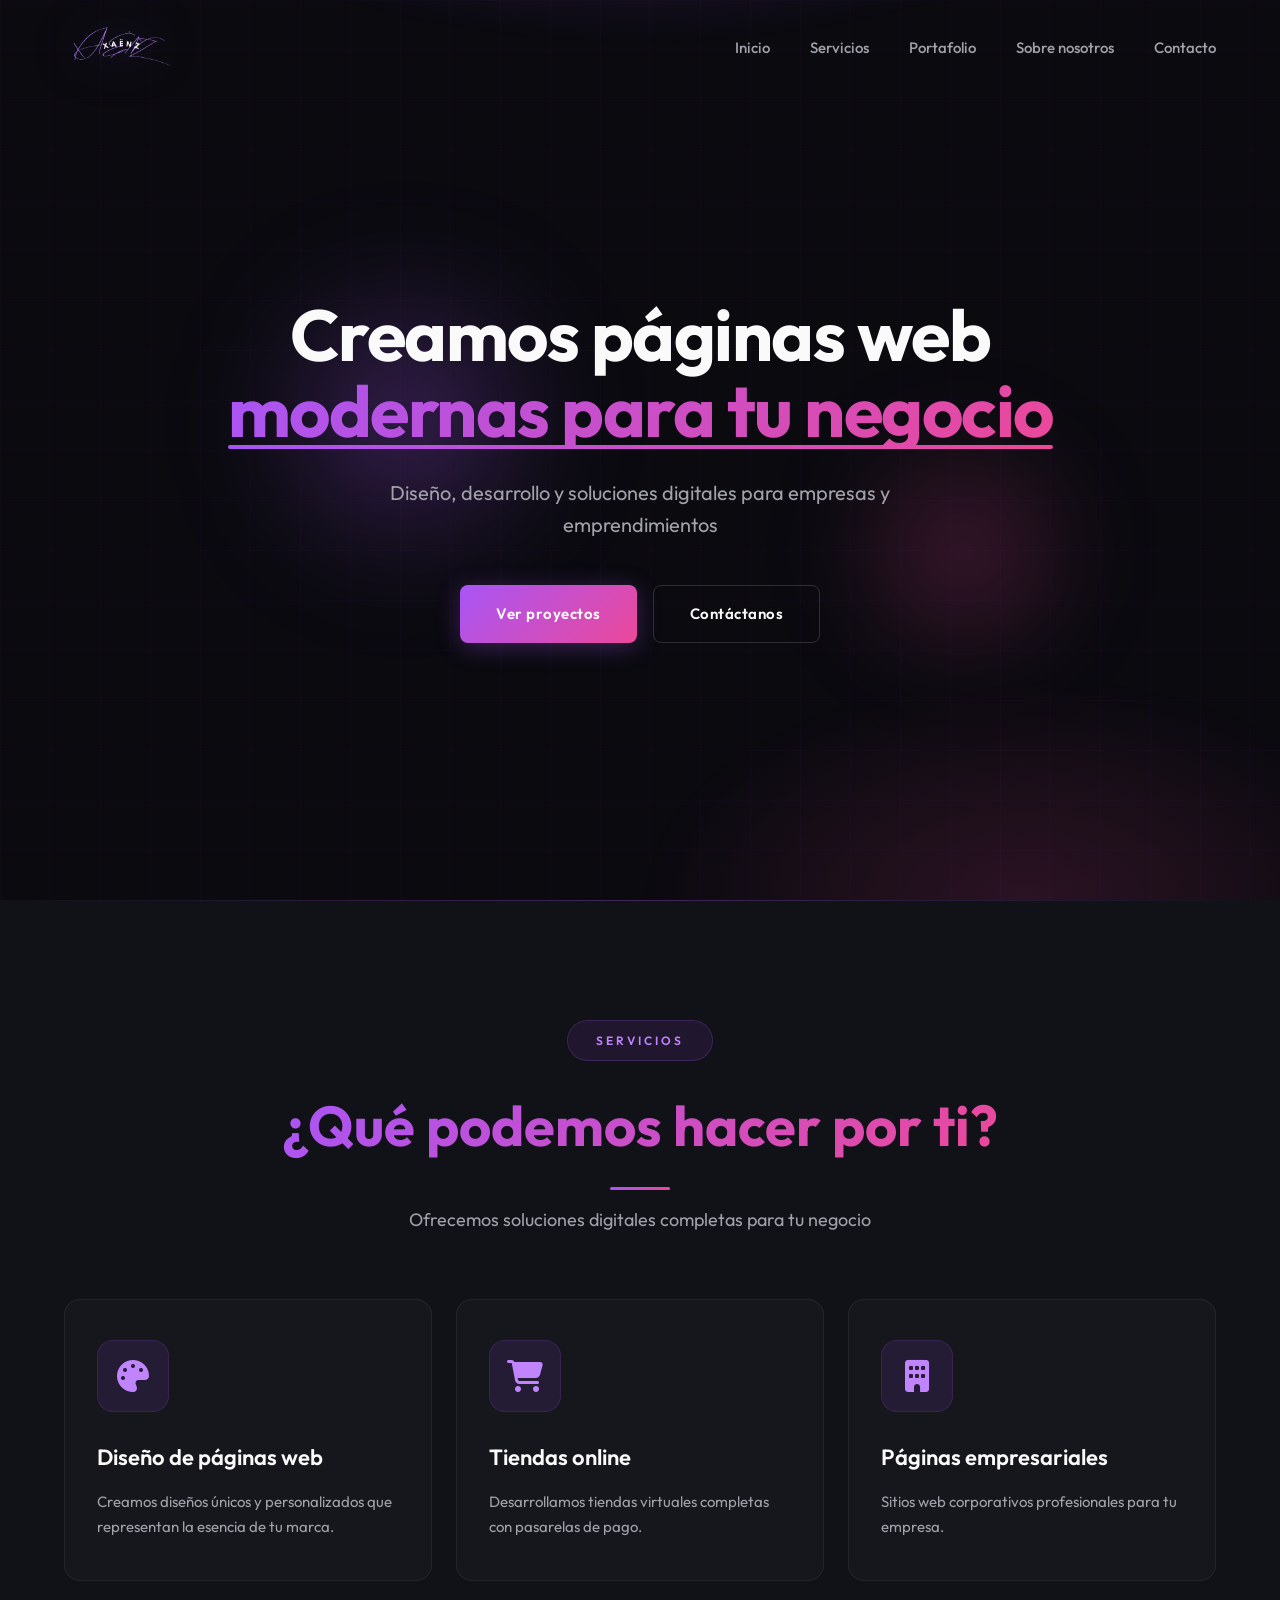
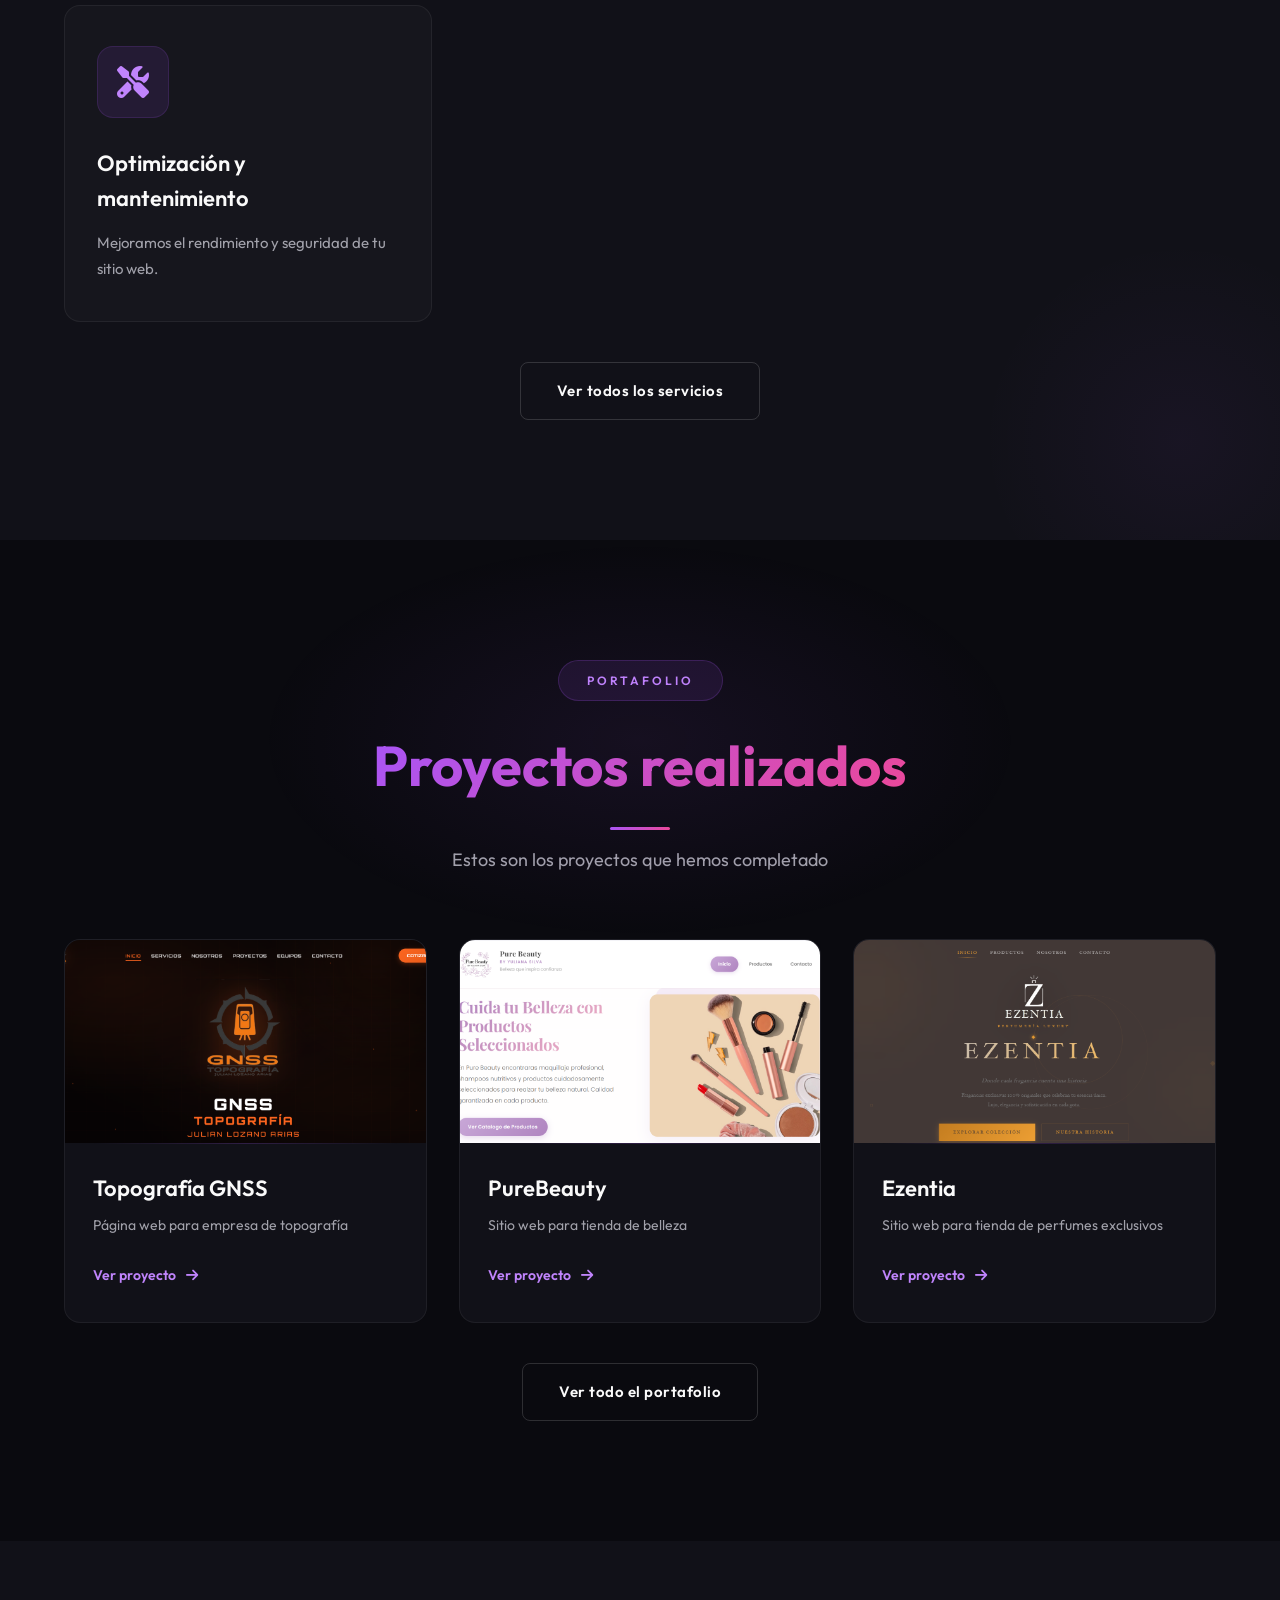
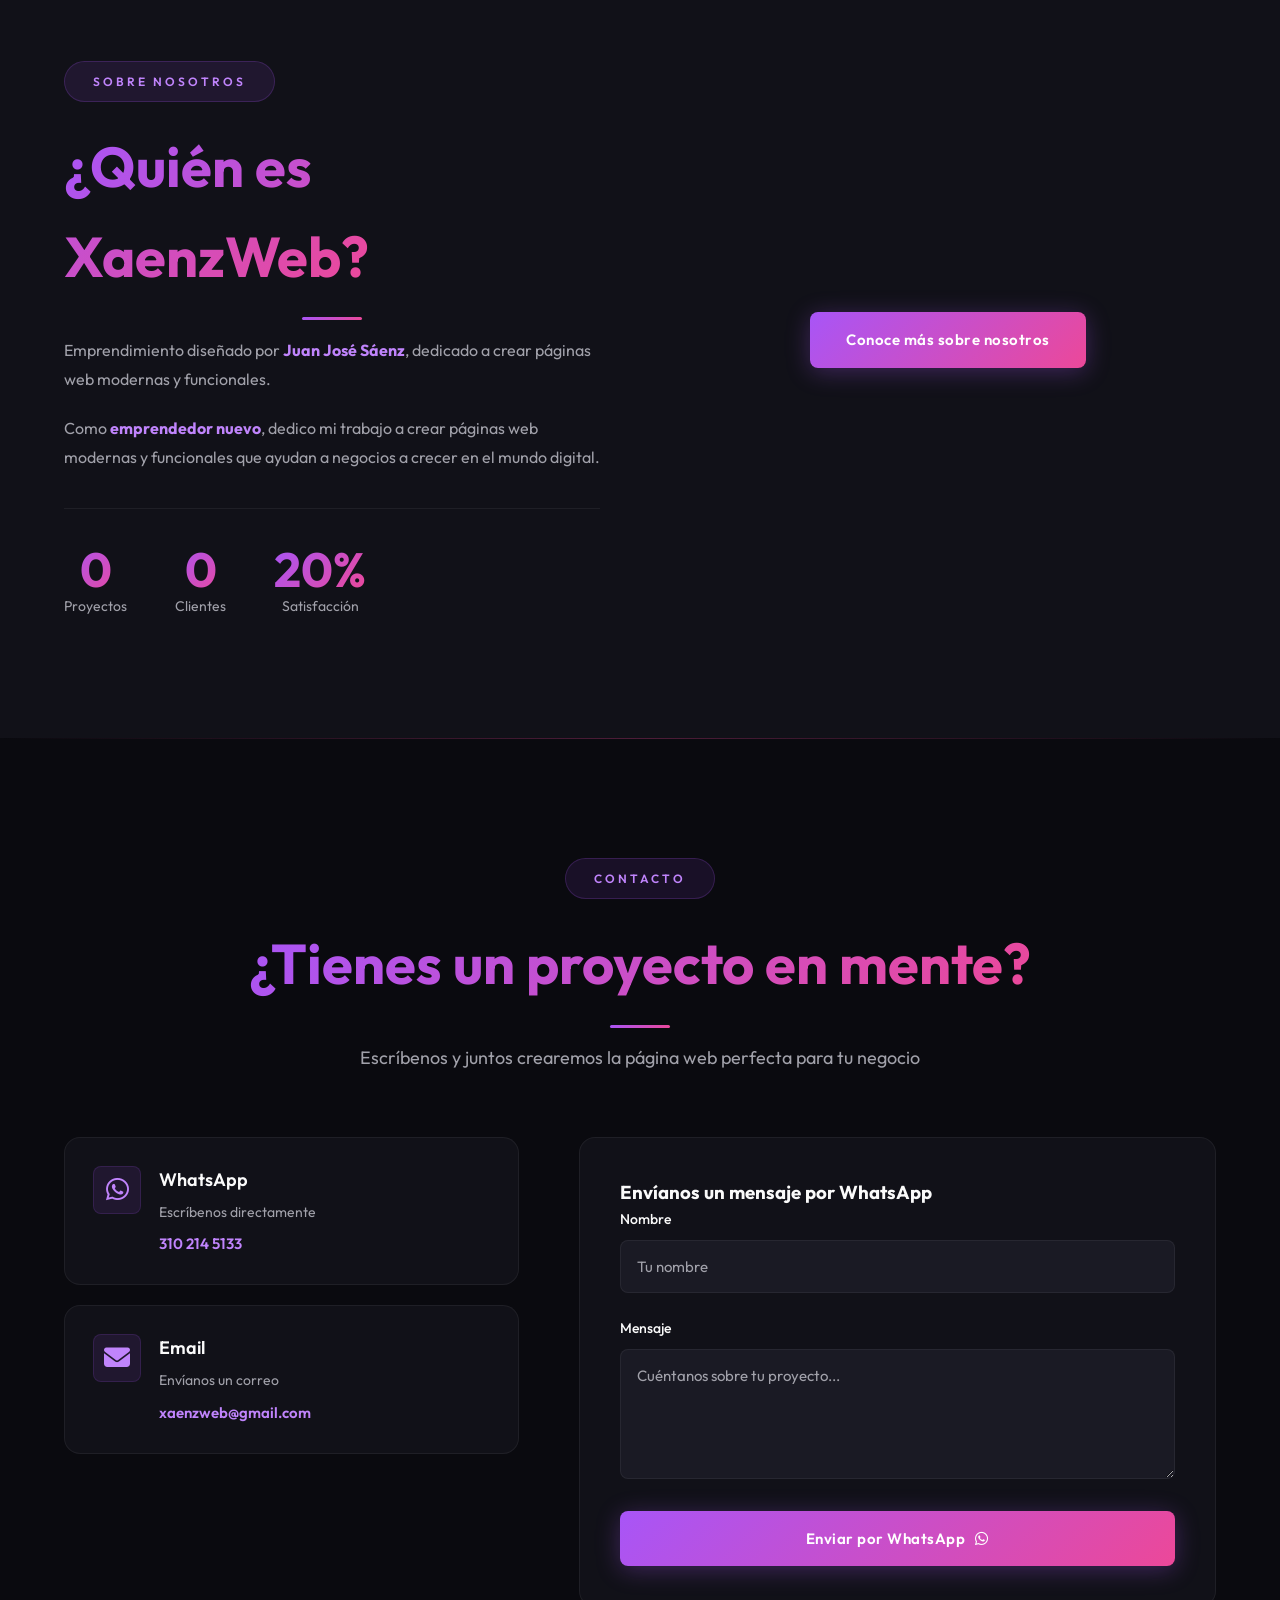
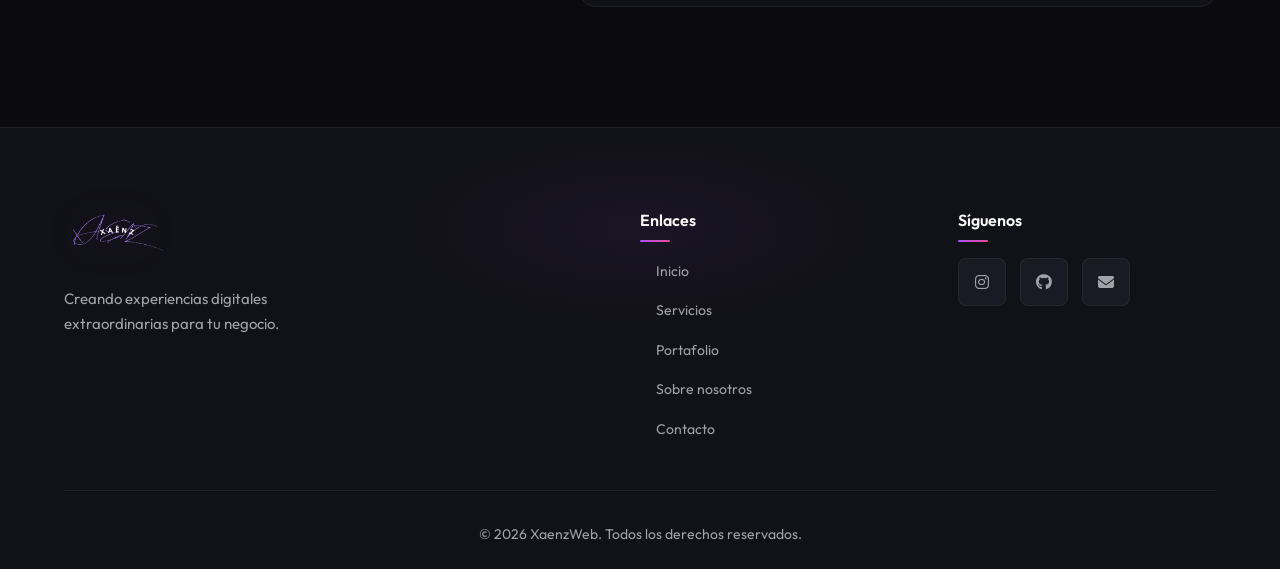
==== index.html @ 43092b9d "Add files via upload" ====
<!DOCTYPE html>
<html lang="es">
<head>
    <meta charset="UTF-8">
    <meta name="viewport" content="width=device-width, initial-scale=1.0">
    <title>Xaenz Digital - Desarrollo Web Moderno</title>
    <link rel="icon" type="image/png" href="marca.png">
    <link rel="preconnect" href="https://fonts.googleapis.com">
    <link rel="preconnect" href="https://fonts.gstatic.com" crossorigin>
    <link href="https://fonts.googleapis.com/css2?family=Outfit:wght@300;400;500;600;700&display=swap" rel="stylesheet">
    <link rel="stylesheet" href="styles.css">
    <link rel="stylesheet" href="https://cdnjs.cloudflare.com/ajax/libs/font-awesome/6.4.0/css/all.min.css">
</head>
<body>
    <!-- Header -->
    <header class="header" id="header">
        <nav class="navbar">
            <a href="index.html" class="logo">
                <img src="marca.png" alt="Xaenz Digital">
            </a>
            <ul class="nav-menu" id="nav-menu">
                <li><a href="index.html" class="nav-link active">Inicio</a></li>
                <li><a href="servicios.html" class="nav-link">Servicios</a></li>
                <li><a href="portafolio.html" class="nav-link">Portafolio</a></li>
                <li><a href="nosotros.html" class="nav-link">Sobre nosotros</a></li>
                <li><a href="contacto.html" class="nav-link">Contacto</a></li>
            </ul>
            <div class="hamburger" id="hamburger">
                <span class="bar"></span>
                <span class="bar"></span>
                <span class="bar"></span>
            </div>
        </nav>
    </header>

    <!-- Hero Section -->
    <section class="hero" id="inicio">
        <div class="hero-content">
            <h1 class="hero-title">
                <span class="line">Creamos páginas web</span>
                <span class="line accent">modernas para tu negocio</span>
            </h1>
            <p class="hero-subtitle">Diseño, desarrollo y soluciones digitales para empresas y emprendimientos</p>
            <div class="hero-buttons">
                <a href="portafolio.html" class="btn btn-primary">Ver proyectos</a>
                <a href="contacto.html" class="btn btn-secondary">Contáctanos</a>
            </div>
        </div>
    </section>

    <!-- Servicios Preview -->
    <section class="services" id="servicios">
        <div class="container">
            <div class="section-header">
                <span class="section-tag">Servicios</span>
                <h2 class="section-title"><span>¿Qué podemos hacer por ti?</span></h2>
                <p class="section-subtitle">Ofrecemos soluciones digitales completas para tu negocio</p>
            </div>
            <div class="services-grid">
                <div class="service-card glass-card" data-aos="fade-up">
                    <div class="service-icon">
                        <i class="fas fa-palette"></i>
                    </div>
                    <h3>Diseño de páginas web</h3>
                    <p>Creamos diseños únicos y personalizados que representan la esencia de tu marca.</p>
                </div>
                <div class="service-card glass-card" data-aos="fade-up" data-aos-delay="100">
                    <div class="service-icon">
                        <i class="fas fa-shopping-cart"></i>
                    </div>
                    <h3>Tiendas online</h3>
                    <p>Desarrollamos tiendas virtuales completas con pasarelas de pago.</p>
                </div>
                <div class="service-card glass-card" data-aos="fade-up" data-aos-delay="200">
                    <div class="service-icon">
                        <i class="fas fa-building"></i>
                    </div>
                    <h3>Páginas empresariales</h3>
                    <p>Sitios web corporativos profesionales para tu empresa.</p>
                </div>
                <div class="service-card glass-card" data-aos="fade-up" data-aos-delay="300">
                    <div class="service-icon">
                        <i class="fas fa-tools"></i>
                    </div>
                    <h3>Optimización y mantenimiento</h3>
                    <p>Mejoramos el rendimiento y seguridad de tu sitio web.</p>
                </div>
            </div>
            <div class="section-cta">
                <a href="servicios.html" class="btn btn-secondary">Ver todos los servicios</a>
            </div>
        </div>
    </section>

   <!-- Portafolio Preview -->
<section class="portfolio" id="portafolio">
    <div class="container">
        <div class="section-header">
            <span class="section-tag">Portafolio</span>
            <h2 class="section-title"><span>Proyectos realizados</span></h2>
            <p class="section-subtitle">Estos son los proyectos que hemos completado</p>
        </div>
        <div class="portfolio-grid">
            <!-- Tarjeta 1: GNSS -->
            <div class="portfolio-card" data-aos="fade-up">
                <div class="portfolio-image">
                    <img src="gnss.png" alt="Topografía GGSS">
                    <div class="portfolio-overlay">
                        <span>Ver proyecto</span>
                    </div>
                </div>
                <div class="portfolio-info">
                    <h3>Topografía GNSS</h3>
                    <p>Página web para empresa de topografía</p>
                    <a href="https://www-xaenz.github.io/GNSS/" target="_blank" class="btn-project">Ver proyecto <i class="fas fa-arrow-right"></i></a>
                </div>
            </div>
            
            <!-- Tarjeta 2: PureBeauty -->
            <div class="portfolio-card" data-aos="fade-up" data-aos-delay="200">
                <div class="portfolio-image">
                    <img src="purebeauty.png" alt="PureBeauty" style="width: 100%; height: 100%; object-fit: cover;">
                    <div class="portfolio-overlay">
                        <span>Ver proyecto</span>
                    </div>
                </div>
                <div class="portfolio-info">
                    <h3>PureBeauty</h3>
                    <p>Sitio web para tienda de belleza</p>
                    <a href="https://www-xaenz.github.io/PUREBEAUTY/" target="_blank" class="btn-project">Ver proyecto <i class="fas fa-arrow-right"></i></a>
                </div>
            </div>
            
            <!-- Tarjeta 3: Ezentia (NUEVA) -->
            <div class="portfolio-card" data-aos="fade-up" data-aos-delay="400">
                <div class="portfolio-image">
                    <img src="ezentiaPagina.png" alt="Ezentia" style="width: 100%; height: 100%; object-fit: cover;">
                    <div class="portfolio-overlay">
                        <span>Ver proyecto</span>
                    </div>
                </div>
                <div class="portfolio-info">
                    <h3>Ezentia</h3>
                    <p>Sitio web para tienda de perfumes exclusivos</p>
                    <a href="https://www-xaenz.github.io/EZENTIA/" target="_blank" class="btn-project">Ver proyecto <i class="fas fa-arrow-right"></i></a>
                </div>
            </div>
        </div>
        <div class="section-cta">
            <a href="portafolio.html" class="btn btn-secondary">Ver todo el portafolio</a>
        </div>
    </div>
</section>

    <!-- Sobre Nosotros Preview -->
    <section class="about" id="nosotros">
        <div class="container">
            <div class="about-content">
                <div class="about-text">
                    <span class="section-tag">Sobre nosotros</span>
                    <h2 class="section-title"><span>¿Quién es XaenzWeb?</span></h2>
                    <p>Emprendimiento diseñado por <strong>Juan José Sáenz</strong>, dedicado a crear páginas web modernas y funcionales.</p>
                    <p>Como <strong>emprendedor nuevo</strong>, dedico mi trabajo a crear páginas web modernas y funcionales que ayudan a negocios a crecer en el mundo digital.</p>
                    <div class="about-stats">
                        <div class="stat-item">
                            <span class="stat-number">2</span>
                            <span class="stat-label">Proyectos</span>
                        </div>
                        <div class="stat-item">
                            <span class="stat-number">2</span>
                            <span class="stat-label">Clientes</span>
                        </div>
                        <div class="stat-item">
                            <span class="stat-number">100%</span>
                            <span class="stat-label">Satisfacción</span>
                        </div>
                    </div>
                </div>
                <div style="text-align: center;">
                    <a href="nosotros.html" class="btn btn-primary">Conoce más sobre nosotros</a>
                </div>
            </div>
        </div>
    </section>

    <!-- Contacto CTA -->
    <section class="contact" id="contacto">
        <div class="container">
            <div class="section-header">
                <span class="section-tag">Contacto</span>
                <h2 class="section-title"><span>¿Tienes un proyecto en mente?</span></h2>
                <p class="section-subtitle">Escríbenos y juntos crearemos la página web perfecta para tu negocio</p>
            </div>
            <div class="contact-wrapper">
                <div class="contact-info">
                    <div class="contact-card">
                        <i class="fab fa-whatsapp"></i>
                        <div>
                            <h3>WhatsApp</h3>
                            <p>Escríbenos directamente</p>
                            <a href="https://wa.me/573102145133" target="_blank" class="contact-link">310 214 5133</a>
                        </div>
                    </div>
                    <div class="contact-card">
                        <i class="fas fa-envelope"></i>
                        <div>
                            <h3>Email</h3>
                            <p>Envíanos un correo</p>
                            <a href="mailto:xaenzweb@gmail.com" class="contact-link">xaenzweb@gmail.com</a>
                        </div>
                    </div>
                </div>
                <form class="contact-form" id="contact-form" action="https://wa.me/573102145133" method="get" target="_blank">
                    <h3>Envíanos un mensaje por WhatsApp</h3>
                    <div class="form-group">
                        <label for="name">Nombre</label>
                        <input type="text" id="name" name="text" placeholder="Tu nombre" required>
                    </div>
                    <div class="form-group">
                        <label for="message">Mensaje</label>
                        <textarea id="message" name="text" rows="5" placeholder="Cuéntanos sobre tu proyecto..." required></textarea>
                    </div>
                    <button type="submit" class="btn btn-primary btn-submit">
                        <span>Enviar por WhatsApp</span>
                        <i class="fab fa-whatsapp"></i>
                    </button>
                </form>
            </div>
        </div>
    </section>

    <!-- Footer -->
    <footer class="footer">
        <div class="container">
            <div class="footer-content">
                <div class="footer-brand">
                    <a href="index.html" class="logo">
                        <img src="marca.png" alt="Xaenz Digital">
                    </a>
                    <p>Creando experiencias digitales extraordinarias para tu negocio.</p>
                </div>
                <div class="footer-links">
                    <h4>Enlaces</h4>
                    <ul>
                        <li><a href="index.html">Inicio</a></li>
                        <li><a href="servicios.html">Servicios</a></li>
                        <li><a href="portafolio.html">Portafolio</a></li>
                        <li><a href="nosotros.html">Sobre nosotros</a></li>
                        <li><a href="contacto.html">Contacto</a></li>
                    </ul>
                </div>
                <div class="footer-social">
                    <h4>Síguenos</h4>
                    <div class="social-links">
                        <a href="https://www.instagram.com/webxaenz27?igsh=am1wd3poMzBpY3Nm" target="_blank" aria-label="Instagram"><i class="fab fa-instagram"></i></a>
                        <a href="https://github.com/WWW-XAENZ" target="_blank" aria-label="GitHub"><i class="fab fa-github"></i></a>
                        <a href="contacto.html" aria-label="Contacto"><i class="fas fa-envelope"></i></a>
                    </div>
                </div>
            </div>
            <div class="footer-bottom">
                <p>&copy; 2026 XaenzWeb. Todos los derechos reservados.</p>
            </div>
        </div>
    </footer>

    <script src="script.js"></script>
</body>
</html>
---- styles.css ----
/* =============================================
   XAENZ DIGITAL - Modern Purple Web Design
   ============================================= */

/* Variables */
:root {
    --primary: #a855f7;
    --primary-dark: #9333ea;
    --primary-light: #c084fc;
    --secondary: #ec4899;
    --accent: #06b6d4;
    --dark: #0a0a0f;
    --dark-secondary: #111118;
    --dark-tertiary: #1a1a24;
    --light: #fafafa;
    --light-secondary: #a1a1aa;
    --glass-bg: rgba(255, 255, 255, 0.025);
    --glass-border: rgba(255, 255, 255, 0.06);
    --gradient-primary: linear-gradient(135deg, #a855f7 0%, #ec4899 100%);
    --gradient-glow: radial-gradient(circle at 50% 50%, rgba(168, 85, 247, 0.3) 0%, transparent 60%);
    --shadow-glow: 0 0 60px rgba(168, 85, 247, 0.3);
    --radius-sm: 8px;
    --radius-md: 16px;
    --radius-lg: 28px;
    --transition: all 0.4s cubic-bezier(0.4, 0, 0.2, 1);
    --font-display: 'Outfit', sans-serif;
}

/* Reset */
*, *::before, *::after {
    margin: 0;
    padding: 0;
    box-sizing: border-box;
}

html {
    scroll-behavior: smooth;
    scroll-padding-top: 80px;
}

body {
    font-family: var(--font-display);
    background: var(--dark);
    color: var(--light);
    line-height: 1.6;
    overflow-x: hidden;
    position: relative;
}

/* Subtle grid pattern background */
body::before {
    content: '';
    position: fixed;
    top: 0;
    left: 0;
    width: 100%;
    height: 100%;
    background-image: 
        linear-gradient(rgba(168, 85, 247, 0.03) 1px, transparent 1px),
        linear-gradient(90deg, rgba(168, 85, 247, 0.03) 1px, transparent 1px);
    background-size: 50px 50px;
    pointer-events: none;
    z-index: -1;
}

a {
    text-decoration: none;
    color: inherit;
}

ul {
    list-style: none;
}

img {
    max-width: 100%;
    display: block;
}

.container {
    max-width: 1200px;
    margin: 0 auto;
    padding: 0 24px;
}

/* Typography */
.section-header {
    text-align: center;
    margin-bottom: 64px;
}

.section-tag {
    display: inline-block;
    padding: 10px 28px;
    background: rgba(168, 85, 247, 0.1);
    border: 1px solid rgba(168, 85, 247, 0.2);
    border-radius: 50px;
    font-size: 12px;
    font-weight: 600;
    color: var(--primary-light);
    text-transform: uppercase;
    letter-spacing: 3px;
    margin-bottom: 20px;
}

.section-title {
    font-size: clamp(36px, 5.5vw, 56px);
    font-weight: 700;
    margin-bottom: 16px;
    color: var(--light);
}

.section-title span {
    background: var(--gradient-primary);
    -webkit-background-clip: text;
    -webkit-text-fill-color: transparent;
    background-clip: text;
}

.section-subtitle {
    font-size: 18px;
    color: var(--light-secondary);
    max-width: 560px;
    margin: 0 auto;
}

/* Buttons */
.btn {
    display: inline-flex;
    align-items: center;
    justify-content: center;
    gap: 10px;
    padding: 16px 36px;
    font-size: 15px;
    font-weight: 600;
    border-radius: var(--radius-sm);
    cursor: pointer;
    transition: var(--transition);
    border: none;
    font-family: var(--font-display);
    letter-spacing: 0.5px;
}

.btn-primary {
    background: var(--gradient-primary);
    color: white;
    box-shadow: 0 4px 24px rgba(168, 85, 247, 0.3);
}

.btn-primary:hover {
    transform: translateY(-3px);
    box-shadow: 0 8px 40px rgba(168, 85, 247, 0.5);
}

.btn-secondary {
    background: transparent;
    color: var(--light);
    border: 1.5px solid rgba(255, 255, 255, 0.15);
}

.btn-secondary:hover {
    border-color: var(--primary-light);
    color: var(--primary-light);
    background: rgba(168, 85, 247, 0.1);
}

/* Glass Card */
.glass-card {
    background: var(--glass-bg);
    border: 1px solid var(--glass-border);
    border-radius: var(--radius-md);
    transition: var(--transition);
}

.glass-card:hover {
    background: rgba(255, 255, 255, 0.04);
    border-color: rgba(168, 85, 247, 0.2);
    transform: translateY(-8px);
    box-shadow: var(--shadow-glow);
}

/* =============================================
   HEADER
   ============================================= */
.header {
    position: fixed;
    top: 0;
    left: 0;
    right: 0;
    z-index: 1000;
    padding: 20px 0;
    transition: all 0.4s cubic-bezier(0.4, 0, 0.2, 1);
    background: transparent;
}

.header.scrolled {
    background: rgba(10, 10, 15, 0.95);
    border-bottom: 1px solid var(--glass-border);
    padding: 12px 0;
    backdrop-filter: blur(20px);
    box-shadow: 0 4px 30px rgba(0, 0, 0, 0.3);
}

.navbar {
    display: flex;
    justify-content: space-between;
    align-items: center;
    max-width: 1200px;
    margin: 0 auto;
    padding: 0 24px;
}

.logo {
    display: flex;
    align-items: center;
}

.logo img {
    height: 60px;
    width: auto;
    filter: drop-shadow(0 0 30px rgba(168, 85, 247, 0.6));
    transition: all 0.4s cubic-bezier(0.4, 0, 0.2, 1);
}

.logo:hover img {
    filter: drop-shadow(0 0 40px rgba(168, 85, 247, 0.8));
    transform: scale(1.08);
}

.nav-menu {
    display: flex;
    align-items: center;
    gap: 40px;
}

.nav-link {
    font-size: 15px;
    font-weight: 500;
    color: var(--light-secondary);
    transition: var(--transition);
    position: relative;
}

.nav-link::after {
    content: '';
    position: absolute;
    bottom: -4px;
    left: 0;
    width: 0;
    height: 2px;
    background: var(--gradient-primary);
    transition: var(--transition);
}

.nav-link:hover,
.nav-link.active {
    color: var(--light);
}

.nav-link:hover::after,
.nav-link.active::after {
    width: 100%;
}

.hamburger {
    display: none;
    flex-direction: column;
    gap: 6px;
    cursor: pointer;
    z-index: 1001;
}

.bar {
    width: 28px;
    height: 2px;
    background: var(--light);
    transition: var(--transition);
    border-radius: 2px;
}

.hamburger.active .bar:nth-child(1) {
    transform: rotate(45deg) translate(6px, 6px);
}

.hamburger.active .bar:nth-child(2) {
    opacity: 0;
}

.hamburger.active .bar:nth-child(3) {
    transform: rotate(-45deg) translate(6px, -6px);
}

/* =============================================
   HERO SECTION
   ============================================= */
.hero {
    min-height: 100vh;
    display: flex;
    align-items: center;
    justify-content: center;
    position: relative;
    padding: 140px 24px 100px;
    overflow: hidden;
    background: 
        radial-gradient(ellipse 80% 50% at 50% -20%, rgba(168, 85, 247, 0.25) 0%, transparent 50%),
        radial-gradient(ellipse 60% 50% at 80% 100%, rgba(236, 72, 153, 0.15) 0%, transparent 50%);
}

.hero::before {
    content: '';
    position: absolute;
    top: 30%;
    left: 20%;
    width: 300px;
    height: 300px;
    background: radial-gradient(circle, rgba(168, 85, 247, 0.4) 0%, transparent 70%);
    filter: blur(60px);
    animation: pulse 6s ease-in-out infinite;
}

.hero::after {
    content: '';
    position: absolute;
    bottom: 25%;
    right: 15%;
    width: 250px;
    height: 250px;
    background: radial-gradient(circle, rgba(236, 72, 153, 0.3) 0%, transparent 70%);
    filter: blur(50px);
    animation: pulse 8s ease-in-out infinite reverse;
}

.hero-glow {
    position: absolute;
    top: 50%;
    left: 50%;
    transform: translate(-50%, -50%);
    width: 600px;
    height: 600px;
    background: radial-gradient(circle, rgba(168, 85, 247, 0.03) 0%, transparent 60%);
    pointer-events: none;
    animation: glowPulse 10s ease-in-out infinite;
}

@keyframes pulse {
    0%, 100% { transform: scale(1); opacity: 0.6; }
    50% { transform: scale(1.2); opacity: 0.8; }
}

@keyframes glowPulse {
    0%, 100% { transform: translate(-50%, -50%) scale(1); opacity: 0.5; }
    50% { transform: translate(-50%, -50%) scale(1.1); opacity: 0.8; }
}

.hero-content {
    position: relative;
    z-index: 1;
    text-align: center;
    max-width: 880px;
}

.hero-content > * {
    animation: fadeInUp 1s ease-out forwards;
    opacity: 0;
}

.hero-content > *:nth-child(1) { animation-delay: 0.1s; }
.hero-content > *:nth-child(2) { animation-delay: 0.2s; }
.hero-content > *:nth-child(3) { animation-delay: 0.4s; }

@keyframes fadeInUp {
    from {
        opacity: 0;
        transform: translateY(50px);
    }
    to {
        opacity: 1;
        transform: translateY(0);
    }
}

.hero-title {
    font-size: clamp(38px, 7vw, 72px);
    font-weight: 700;
    line-height: 1.05;
    margin-bottom: 28px;
    letter-spacing: -1.5px;
}

.hero-title .line {
    display: block;
}

.hero-title .accent {
    background: var(--gradient-primary);
    -webkit-background-clip: text;
    -webkit-text-fill-color: transparent;
    background-clip: text;
    position: relative;
}

.hero-title .accent::after {
    content: '';
    position: absolute;
    bottom: 0;
    left: 0;
    width: 100%;
    height: 4px;
    background: var(--gradient-primary);
    border-radius: 2px;
    transform: scaleX(0);
    transform-origin: left;
    animation: underline 1s ease-out 1s forwards;
}

@keyframes underline {
    to { transform: scaleX(1); }
}

.hero-subtitle {
    font-size: clamp(16px, 2vw, 20px);
    color: var(--light-secondary);
    margin-bottom: 44px;
    max-width: 580px;
    margin-left: auto;
    margin-right: auto;
}

.hero-buttons {
    display: flex;
    gap: 16px;
    justify-content: center;
    flex-wrap: wrap;
}

.hero-buttons .btn {
    position: relative;
    overflow: hidden;
}

.hero-buttons .btn::before {
    content: '';
    position: absolute;
    top: 0;
    left: -100%;
    width: 100%;
    height: 100%;
    background: linear-gradient(90deg, transparent, rgba(255,255,255,0.2), transparent);
    transition: 0.5s;
}

.hero-buttons .btn:hover::before {
    left: 100%;
}

.scroll-indicator {
    position: absolute;
    bottom: 40px;
    left: 50%;
    transform: translateX(-50%);
    display: flex;
    flex-direction: column;
    align-items: center;
    gap: 10px;
    color: var(--light-secondary);
    font-size: 11px;
    text-transform: uppercase;
    letter-spacing: 3px;
}

.scroll-indicator i {
    animation: bounce 2s infinite;
}

@keyframes bounce {
    0%, 20%, 50%, 80%, 100% { transform: translateY(0); }
    40% { transform: translateY(8px); }
    60% { transform: translateY(4px); }
}

/* =============================================
   SERVICES SECTION
   ============================================= */
.services {
    padding: 120px 0;
    background: var(--dark-secondary);
    position: relative;
    overflow: hidden;
}

.services::before {
    content: '';
    position: absolute;
    top: 0;
    left: 0;
    right: 0;
    height: 1px;
    background: linear-gradient(90deg, transparent, rgba(168, 85, 247, 0.3), transparent);
}

.services::after {
    content: '';
    position: absolute;
    bottom: -100px;
    right: -100px;
    width: 400px;
    height: 400px;
    background: radial-gradient(circle, rgba(168, 85, 247, 0.05) 0%, transparent 70%);
    pointer-events: none;
}

.services-grid {
    display: grid;
    grid-template-columns: repeat(auto-fit, minmax(280px, 1fr));
    gap: 24px;
}

.service-card {
    padding: 40px 32px;
    position: relative;
    border-radius: var(--radius-md);
    transition: all 0.5s cubic-bezier(0.4, 0, 0.2, 1);
}

.service-card:hover {
    transform: translateY(-8px);
    box-shadow: 0 20px 40px rgba(0, 0, 0, 0.3);
}

.service-card::before {
    content: '';
    position: absolute;
    top: 0;
    left: 24px;
    right: 24px;
    height: 2px;
    background: var(--gradient-primary);
    transform: scaleX(0);
    transition: all 0.5s cubic-bezier(0.4, 0, 0.2, 1);
    border-radius: 2px;
}

.service-card:hover::before {
    transform: scaleX(1);
}

.service-icon {
    width: 72px;
    height: 72px;
    display: flex;
    align-items: center;
    justify-content: center;
    background: rgba(168, 85, 247, 0.1);
    border-radius: var(--radius-md);
    margin-bottom: 28px;
    border: 1px solid rgba(168, 85, 247, 0.15);
    transition: all 0.5s cubic-bezier(0.4, 0, 0.2, 1);
}

.service-card:hover .service-icon {
    background: var(--gradient-primary);
    border-color: transparent;
    transform: scale(1.1) rotate(5deg);
    box-shadow: 0 10px 30px rgba(168, 85, 247, 0.3);
}

.service-icon i {
    font-size: 32px;
    color: var(--primary-light);
    transition: all 0.5s cubic-bezier(0.4, 0, 0.2, 1);
}

.service-card:hover .service-icon i {
    color: white;
    transform: scale(1.1);
}

.service-card h3 {
    font-size: 22px;
    font-weight: 600;
    margin-bottom: 14px;
    transition: var(--transition);
}

.service-card:hover h3 {
    color: var(--primary-light);
}

.service-card p {
    color: var(--light-secondary);
    font-size: 15px;
    line-height: 1.7;
}

/* =============================================
   PORTFOLIO SECTION
   ============================================= */
.portfolio {
    padding: 120px 0;
    position: relative;
}

.portfolio::before {
    content: '';
    position: absolute;
    top: 0;
    left: 50%;
    transform: translateX(-50%);
    width: 60%;
    height: 400px;
    background: radial-gradient(ellipse at center, rgba(168, 85, 247, 0.08) 0%, transparent 70%);
    pointer-events: none;
}

.portfolio-grid {
    display: grid;
    grid-template-columns: repeat(auto-fit, minmax(360px, 1fr));
    gap: 32px;
}

.portfolio-card {
    overflow: hidden;
    padding: 0;
    background: var(--dark-secondary);
    border: 1px solid var(--glass-border);
    border-radius: var(--radius-md);
    position: relative;
    transition: var(--transition);
}

.portfolio-card::before {
    content: '';
    position: absolute;
    inset: 0;
    border-radius: var(--radius-md);
    padding: 1px;
    background: linear-gradient(135deg, rgba(168, 85, 247, 0.3), rgba(236, 72, 153, 0.1));
    -webkit-mask: linear-gradient(#fff 0 0) content-box, linear-gradient(#fff 0 0);
    mask: linear-gradient(#fff 0 0) content-box, linear-gradient(#fff 0 0);
    -webkit-mask-composite: xor;
    mask-composite: exclude;
    opacity: 0;
    transition: var(--transition);
}

.portfolio-card:hover::before {
    opacity: 1;
}

.portfolio-card:hover {
    transform: translateY(-8px);
    box-shadow: 0 20px 60px rgba(168, 85, 247, 0.15);
}

.portfolio-image {
    aspect-ratio: 16/9;
    display: flex;
    align-items: center;
    justify-content: center;
    position: relative;
    overflow: hidden;
    background: linear-gradient(135deg, rgba(168, 85, 247, 0.08) 0%, rgba(236, 72, 153, 0.05) 100%);
}

.portfolio-image img {
    width: 100%;
    height: 100%;
    object-fit: cover;
    transition: all 0.6s cubic-bezier(0.4, 0, 0.2, 1);
}

.portfolio-card:hover .portfolio-image img {
    transform: scale(1.08);
}

.portfolio-overlay {
    position: absolute;
    inset: 0;
    background: linear-gradient(to top, rgba(10, 10, 15, 0.9) 0%, transparent 60%);
    opacity: 0;
    transition: var(--transition);
    display: flex;
    align-items: flex-end;
    justify-content: center;
    padding-bottom: 20px;
}

.portfolio-card:hover .portfolio-overlay {
    opacity: 1;
}

.portfolio-overlay span {
    background: var(--gradient-primary);
    color: white;
    padding: 8px 20px;
    border-radius: 50px;
    font-size: 12px;
    font-weight: 600;
    text-transform: uppercase;
    letter-spacing: 1px;
    transform: translateY(20px);
    opacity: 0;
    transition: var(--transition);
}

.portfolio-card:hover .portfolio-overlay span {
    transform: translateY(0);
    opacity: 1;
}

.portfolio-image::after {
    content: '';
    position: absolute;
    inset: 0;
    background: var(--gradient-glow);
    opacity: 0;
    transition: var(--transition);
}

.portfolio-card:hover .portfolio-image::after {
    opacity: 1;
}

.portfolio-placeholder i {
    font-size: 56px;
    color: var(--primary-light);
    opacity: 0.4;
}

.portfolio-info {
    padding: 28px;
    position: relative;
}

.portfolio-info::before {
    content: '';
    position: absolute;
    top: 0;
    left: 28px;
    right: 28px;
    height: 1px;
    background: linear-gradient(90deg, transparent, rgba(168, 85, 247, 0.2), transparent);
}

.portfolio-info h3 {
    font-size: 22px;
    font-weight: 600;
    margin-bottom: 8px;
    transition: var(--transition);
}

.portfolio-card:hover .portfolio-info h3 {
    color: var(--primary-light);
}

.portfolio-info p {
    color: var(--light-secondary);
    font-size: 14px;
    margin-bottom: 18px;
    line-height: 1.7;
}

.btn-project {
    display: inline-flex;
    align-items: center;
    gap: 10px;
    color: var(--primary-light);
    font-weight: 600;
    font-size: 14px;
    transition: var(--transition);
    position: relative;
    padding: 8px 0;
}

.btn-project::before {
    content: '';
    position: absolute;
    bottom: 4px;
    left: 0;
    width: 0;
    height: 2px;
    background: var(--gradient-primary);
    transition: var(--transition);
}

.btn-project:hover {
    gap: 16px;
    color: var(--light);
}

.btn-project:hover::before {
    width: calc(100% - 26px);
}

/* =============================================
   ABOUT SECTION
   ============================================= */
.about {
    padding: 120px 0;
    background: var(--dark-secondary);
}

.about-content {
    display: grid;
    grid-template-columns: 1fr 1fr;
    gap: 80px;
    align-items: center;
}

.about-text p {
    color: var(--light-secondary);
    font-size: 16px;
    line-height: 1.8;
    margin-bottom: 20px;
}

.about-text strong {
    color: var(--primary-light);
}

.about-stats {
    display: flex;
    gap: 48px;
    margin-top: 36px;
    padding-top: 36px;
    border-top: 1px solid var(--glass-border);
}

.stat-item {
    text-align: center;
}

.stat-number {
    display: block;
    font-size: 48px;
    font-weight: 700;
    background: var(--gradient-primary);
    -webkit-background-clip: text;
    -webkit-text-fill-color: transparent;
    background-clip: text;
    line-height: 1;
}

.stat-label {
    font-size: 14px;
    color: var(--light-secondary);
    margin-top: 6px;
}

.about-visual {
    display: grid;
    grid-template-columns: repeat(2, 1fr);
    gap: 16px;
}

.about-card {
    padding: 32px 24px;
    text-align: center;
    background: var(--dark-tertiary);
    border: 1px solid var(--glass-border);
    border-radius: var(--radius-md);
}

.about-card:nth-child(3) {
    grid-column: span 2;
    max-width: 280px;
    margin: 0 auto;
}

.about-icon {
    width: 60px;
    height: 60px;
    margin: 0 auto 20px;
    display: flex;
    align-items: center;
    justify-content: center;
    background: rgba(168, 85, 247, 0.1);
    border-radius: var(--radius-sm);
    border: 1px solid rgba(168, 85, 247, 0.15);
}

.about-icon i {
    font-size: 26px;
    color: var(--primary-light);
}

.about-card h3 {
    font-size: 18px;
    font-weight: 600;
    margin-bottom: 8px;
}

.about-card p {
    font-size: 14px;
    color: var(--light-secondary);
}

/* =============================================
   CONTACT SECTION
   ============================================= */
.contact {
    padding: 120px 0;
    position: relative;
}

.contact::before {
    content: '';
    position: absolute;
    top: 0;
    left: 0;
    right: 0;
    height: 1px;
    background: linear-gradient(90deg, transparent, rgba(236, 72, 153, 0.3), transparent);
}

.contact-wrapper {
    display: grid;
    grid-template-columns: 1fr 1.4fr;
    gap: 60px;
    align-items: start;
}

.contact-info {
    display: flex;
    flex-direction: column;
    gap: 20px;
}

.contact-card {
    display: flex;
    align-items: flex-start;
    gap: 18px;
    padding: 28px;
    background: var(--dark-secondary);
    border: 1px solid var(--glass-border);
    border-radius: var(--radius-md);
}

.contact-card i {
    font-size: 26px;
    color: var(--primary-light);
    flex-shrink: 0;
    width: 48px;
    height: 48px;
    display: flex;
    align-items: center;
    justify-content: center;
    background: rgba(168, 85, 247, 0.1);
    border-radius: var(--radius-sm);
    border: 1px solid rgba(168, 85, 247, 0.15);
}

.contact-card h3 {
    font-size: 18px;
    font-weight: 600;
    margin-bottom: 6px;
}

.contact-card p {
    font-size: 14px;
    color: var(--light-secondary);
    margin-bottom: 8px;
}

.contact-link {
    color: var(--primary-light);
    font-weight: 600;
    font-size: 15px;
    transition: var(--transition);
}

.contact-link:hover {
    color: var(--light);
}

.contact-form {
    padding: 40px;
    background: var(--dark-secondary);
    border: 1px solid var(--glass-border);
    border-radius: var(--radius-md);
}

.form-group {
    margin-bottom: 24px;
}

.form-group label {
    display: block;
    font-size: 14px;
    font-weight: 500;
    margin-bottom: 10px;
    color: var(--light);
}

.form-group input,
.form-group textarea {
    width: 100%;
    padding: 16px 20px;
    background: var(--dark-tertiary);
    border: 1px solid var(--glass-border);
    border-radius: var(--radius-sm);
    color: var(--light);
    font-family: var(--font-display);
    font-size: 15px;
    transition: var(--transition);
}

.form-group input:focus,
.form-group textarea:focus {
    outline: none;
    border-color: var(--primary);
    background: rgba(168, 85, 247, 0.08);
}

.form-group input::placeholder,
.form-group textarea::placeholder {
    color: var(--light-secondary);
}

.form-group textarea {
    resize: vertical;
    min-height: 130px;
}

.btn-submit {
    width: 100%;
    padding: 18px 32px;
}

/* =============================================
   FOOTER
   ============================================= */
.footer {
    padding: 80px 0 24px;
    background: var(--dark-secondary);
    border-top: 1px solid var(--glass-border);
    position: relative;
    overflow: hidden;
}

.footer::before {
    content: '';
    position: absolute;
    top: 0;
    left: 50%;
    transform: translateX(-50%);
    width: 40%;
    height: 200px;
    background: radial-gradient(ellipse at center, rgba(168, 85, 247, 0.06) 0%, transparent 70%);
    pointer-events: none;
}

.footer-content {
    display: grid;
    grid-template-columns: 2fr 1fr 1fr;
    gap: 60px;
    margin-bottom: 48px;
    position: relative;
    z-index: 1;
}

.footer-brand p {
    color: var(--light-secondary);
    font-size: 15px;
    margin-top: 18px;
    max-width: 300px;
    line-height: 1.7;
}

.footer-brand .logo {
    display: inline-block;
    transition: var(--transition);
}

.footer-brand .logo:hover {
    transform: scale(1.05);
}

.footer-brand .logo img {
    height: 52px;
    filter: drop-shadow(0 0 20px rgba(168, 85, 247, 0.3));
}

.footer h4 {
    font-size: 16px;
    font-weight: 600;
    margin-bottom: 24px;
    color: var(--light);
    position: relative;
    display: inline-block;
}

.footer h4::after {
    content: '';
    position: absolute;
    bottom: -8px;
    left: 0;
    width: 30px;
    height: 2px;
    background: var(--gradient-primary);
    border-radius: 1px;
}

.footer-links ul {
    display: flex;
    flex-direction: column;
    gap: 14px;
}

.footer-links a {
    color: var(--light-secondary);
    font-size: 14px;
    transition: var(--transition);
    position: relative;
    padding-left: 16px;
}

.footer-links a::before {
    content: '';
    position: absolute;
    left: 0;
    top: 50%;
    transform: translateY(-50%);
    width: 6px;
    height: 6px;
    background: var(--primary);
    border-radius: 50%;
    opacity: 0;
    transition: var(--transition);
}

.footer-links a:hover {
    color: var(--primary-light);
    padding-left: 20px;
}

.footer-links a:hover::before {
    opacity: 1;
}

.social-links {
    display: flex;
    gap: 14px;
}

.social-links a {
    width: 48px;
    height: 48px;
    display: flex;
    align-items: center;
    justify-content: center;
    background: var(--dark-tertiary);
    border: 1px solid var(--glass-border);
    border-radius: var(--radius-sm);
    color: var(--light-secondary);
    transition: all 0.4s cubic-bezier(0.4, 0, 0.2, 1);
    position: relative;
    overflow: hidden;
}

.social-links a::before {
    content: '';
    position: absolute;
    inset: 0;
    background: var(--gradient-primary);
    opacity: 0;
    transition: var(--transition);
}

.social-links a:hover {
    color: white;
    border-color: transparent;
    transform: translateY(-6px);
    box-shadow: 0 10px 30px rgba(168, 85, 247, 0.3);
}

.social-links a:hover::before {
    opacity: 1;
}

.social-links a i {
    position: relative;
    z-index: 1;
}

.footer-bottom {
    text-align: center;
    padding-top: 32px;
    border-top: 1px solid var(--glass-border);
    position: relative;
    z-index: 1;
}

.footer-bottom p {
    color: var(--light-secondary);
    font-size: 14px;
}

/* =============================================
   RESPONSIVE
   ============================================= */

/* Logo visibility improvements */
.logo img {
    height: 56px;
    width: auto;
    filter: drop-shadow(0 0 25px rgba(168, 85, 247, 0.5));
    transition: var(--transition);
}

.logo:hover img {
    filter: drop-shadow(0 0 35px rgba(168, 85, 247, 0.7));
    transform: scale(1.05);
}

@media (max-width: 992px) {
    .about-content {
        grid-template-columns: 1fr;
    }
    
    .about-visual {
        max-width: 500px;
        margin: 0 auto;
    }
    
    .contact-wrapper {
        grid-template-columns: 1fr;
    }
    
    .footer-content {
        grid-template-columns: 1fr 1fr;
    }
    
    .footer-brand {
        grid-column: span 2;
    }
    
    .portfolio-grid {
        grid-template-columns: 1fr;
        max-width: 500px;
        margin: 0 auto;
    }
    
    .services-grid {
        grid-template-columns: 1fr;
        max-width: 450px;
        margin: 0 auto;
    }
}

@media (max-width: 768px) {
    .hamburger {
        display: flex;
    }
    
    .nav-menu {
        position: fixed;
        top: 0;
        right: -100%;
        width: 300px;
        height: 100vh;
        background: var(--dark-secondary);
        flex-direction: column;
        justify-content: center;
        gap: 32px;
        transition: var(--transition);
        border-left: 1px solid var(--glass-border);
        z-index: 999;
    }
    
    .nav-menu.active {
        right: 0;
    }
    
    .nav-link {
        font-size: 22px;
    }
    
    .hero {
        padding: 120px 20px 80px;
        min-height: auto;
        display: flex;
        align-items: center;
        justify-content: center;
    }
    
    .hero-content {
        text-align: center;
        display: flex;
        flex-direction: column;
        align-items: center;
    }
    
    .hero-title {
        font-size: clamp(28px, 10vw, 48px);
        letter-spacing: -0.5px;
    }
    
    .hero-subtitle {
        font-size: 16px;
        text-align: center;
    }
    
    .hero-buttons {
        flex-direction: column;
        width: 100%;
        max-width: 320px;
        align-items: center;
    }
    
    .hero-buttons .btn {
        width: 100%;
        max-width: 280px;
        justify-content: center;
    }
    
    .section-header {
        margin-bottom: 40px;
        text-align: center;
        display: flex;
        flex-direction: column;
        align-items: center;
    }
    
    .section-header .btn-secondary,
    .section-header .btn-primary {
        display: inline-flex;
        justify-content: center;
        margin-top: 20px;
    }
    
    .section-title {
        font-size: clamp(28px, 6vw, 40px);
    }
    
    .section-subtitle {
        font-size: 16px;
    }
    
    .services {
        padding: 80px 0;
    }
    
    .portfolio {
        padding: 80px 0;
    }
    
    .portfolio-grid {
        gap: 24px;
    }
    
    .portfolio-info {
        padding: 20px;
    }
    
    .portfolio-info h3 {
        font-size: 20px;
    }
    
    .portfolio-info p {
        font-size: 13px;
    }
    
    .about-stats {
        justify-content: center;
        flex-wrap: wrap;
        gap: 20px;
    }
    
    .stat-item {
        min-width: 100px;
    }
    
    .footer-content {
        grid-template-columns: 1fr;
        gap: 36px;
        text-align: center;
    }
    
    .footer-brand {
        grid-column: auto;
    }
    
    .footer-brand p {
        max-width: 100%;
    }
    
    .footer-links ul {
        align-items: center;
    }
    
    .footer h4::after {
        left: 50%;
        transform: translateX(-50%);
    }
    
    .social-links {
        justify-content: center;
    }
    
    .page-header {
        padding: 140px 20px 60px;
    }
    
    .cta {
        padding: 80px 0;
    }
    
    .contact-form {
        padding: 24px;
    }
    
    .contact-form h3 {
        text-align: center;
    }
}

@media (max-width: 480px) {
    .container {
        padding: 0 16px;
    }
    
    .btn {
        width: 100%;
        padding: 14px 24px;
        font-size: 14px;
    }
    
    .hero-buttons {
        gap: 12px;
    }
    
    .about-stats {
        flex-direction: column;
        align-items: center;
    }
    
    .service-card {
        padding: 28px 20px;
    }
    
    .service-icon {
        width: 60px;
        height: 60px;
    }
    
    .service-icon i {
        font-size: 26px;
    }
    
    .logo img {
        height: 44px;
    }
    
    .scroll-indicator {
        display: none;
    }
}

@media (max-width: 480px) {
    .btn {
        width: 100%;
    }
    
    .about-stats {
        flex-direction: column;
        gap: 24px;
    }
    
    .contact-form {
        padding: 28px;
    }
    
    .portfolio-grid {
        grid-template-columns: 1fr;
    }
    
    .contact-form {
        padding: 20px;
        max-width: 400px;
        margin: 0 auto;
    }
    
    .contact-form h3 {
        text-align: center;
    }
    
    .contact-form .btn {
        width: 100%;
        justify-content: center;
    }
    
    .form-group {
        text-align: left;
    }
    
    .form-group label {
        display: block;
        text-align: left;
    }
}

/* Animations */
[data-aos="fade-up"] {
    opacity: 0;
    transform: translateY(40px);
    transition: all 0.6s ease-out;
}

[data-aos="fade-up"].aos-animate {
    opacity: 1;
    transform: translateY(0);
}

.service-card,
.portfolio-card,
.about-card {
    opacity: 0;
    transform: translateY(30px);
    transition: all 0.6s ease-out;
}

.service-card.visible,
.portfolio-card.visible,
.about-card.visible {
    opacity: 1;
    transform: translateY(0);
}

/* Enhanced card animations */
.service-card,
.portfolio-card,
.about-card,
.contact-card {
    position: relative;
    overflow: hidden;
}

.service-card::before,
.portfolio-card::before,
.about-card::before {
    content: '';
    position: absolute;
    top: 0;
    left: 0;
    width: 100%;
    height: 100%;
    background: linear-gradient(135deg, rgba(168, 85, 247, 0.1) 0%, transparent 100%);
    opacity: 0;
    transition: all 0.4s ease;
    z-index: 0;
}

.service-card:hover::before,
.portfolio-card:hover::before,
.about-card:hover::before {
    opacity: 1;
}

/* Button shimmer effect */
.btn {
    position: relative;
    overflow: hidden;
    transition: all 0.3s ease;
}

.btn::before {
    content: '';
    position: absolute;
    top: 0;
    left: -100%;
    width: 100%;
    height: 100%;
    background: linear-gradient(90deg, transparent, rgba(255,255,255,0.2), transparent);
    transition: left 0.5s ease;
}

.btn:hover::before {
    left: 100%;
}

/* Form input animations */
.form-group input,
.form-group textarea {
    background: var(--dark-tertiary);
    border: 1px solid var(--glass-border);
    border-radius: var(--radius-sm);
    padding: 16px;
    color: var(--light);
    font-family: var(--font-display);
    font-size: 15px;
    transition: all 0.3s ease;
}

.form-group input:focus,
.form-group textarea:focus {
    outline: none;
    border-color: var(--primary);
    box-shadow: 0 0 20px rgba(168, 85, 247, 0.15);
    transform: translateY(-2px);
}

/* Icon animations */
.service-icon,
.contact-icon {
    position: relative;
}

.service-icon::after,
.contact-icon::after {
    content: '';
    position: absolute;
    inset: -5px;
    border-radius: var(--radius-md);
    background: var(--gradient-primary);
    opacity: 0;
    z-index: -1;
    transition: all 0.3s ease;
}

.service-card:hover .service-icon::after,
.contact-card:hover .contact-icon::after {
    opacity: 0.3;
}

/* Stats hover animation */
.stat-item {
    transition: all 0.3s ease;
    cursor: default;
}

.stat-item:hover {
    transform: translateY(-8px);
}

.stat-item:hover .stat-number {
    color: var(--primary-light);
    text-shadow: 0 0 20px rgba(168, 85, 247, 0.5);
}

/* Link hover effects */
.footer-links a {
    position: relative;
}

.footer-links a::before {
    content: '→';
    position: absolute;
    left: 0;
    opacity: 0;
    transform: translateX(-10px);
    transition: all 0.3s ease;
    color: var(--primary);
}

.footer-links a:hover::before {
    opacity: 1;
    transform: translateX(0);
}

/* Social links enhanced */
.social-links a {
    position: relative;
}

.social-links a::after {
    content: '';
    position: absolute;
    inset: -3px;
    border-radius: var(--radius-sm);
    background: var(--gradient-primary);
    opacity: 0;
    z-index: -1;
    transition: all 0.3s ease;
}

.social-links a:hover::after {
    opacity: 1;
}

/* Image overlay animation */
.portfolio-overlay {
    backdrop-filter: blur(2px);
}

/* Hero content stagger animation */
.hero-content > * {
    animation: fadeInUp 0.8s ease-out forwards;
    opacity: 0;
}

.hero-content > *:nth-child(1) { animation-delay: 0.1s; }
.hero-content > *:nth-child(2) { animation-delay: 0.25s; }
.hero-content > *:nth-child(3) { animation-delay: 0.4s; }

/* Section title animation */
.section-title {
    position: relative;
}

.section-title::after {
    content: '';
    display: block;
    width: 60px;
    height: 3px;
    background: var(--gradient-primary);
    margin: 16px auto 0;
    border-radius: 2px;
    transform: scaleX(0);
    transform-origin: center;
    transition: transform 0.5s ease;
}

.section-header:hover .section-title::after,
.section-title::after {
    transform: scaleX(1);
}

/* Page Header */
.page-header {
    padding: 180px 0 100px;
    text-align: center;
    position: relative;
    overflow: hidden;
    background: 
        radial-gradient(ellipse 80% 50% at 50% -20%, rgba(168, 85, 247, 0.25) 0%, transparent 50%);
}

.page-header::before {
    content: '';
    position: absolute;
    top: 50%;
    left: 50%;
    transform: translate(-50%, -50%);
    width: 500px;
    height: 500px;
    background: radial-gradient(circle, rgba(168, 85, 247, 0.08) 0%, transparent 70%);
    pointer-events: none;
    animation: glowPulse 8s ease-in-out infinite;
}

.page-header h1 {
    font-size: clamp(36px, 6vw, 56px);
    font-weight: 700;
    margin-bottom: 16px;
    background: var(--gradient-primary);
    -webkit-background-clip: text;
    -webkit-text-fill-color: transparent;
    background-clip: text;
    animation: fadeInUp 0.8s ease-out;
}

.page-header p {
    font-size: 18px;
    color: var(--light-secondary);
    animation: fadeInUp 0.8s ease-out 0.2s forwards;
    opacity: 0;
}

/* CTA Section */
.cta {
    padding: 120px 0;
    text-align: center;
    background: var(--dark-secondary);
    position: relative;
    overflow: hidden;
}

.cta .btn {
    display: inline-flex;
    justify-content: center;
    margin-top: 20px;
}

.section-cta {
    text-align: center;
    margin-top: 40px;
}

.section-cta .btn {
    display: inline-flex;
    justify-content: center;
}

.cta::before {
    content: '';
    position: absolute;
    top: 0;
    left: 0;
    right: 0;
    height: 1px;
    background: linear-gradient(90deg, transparent, rgba(168, 85, 247, 0.3), transparent);
}

.cta::after {
    content: '';
    position: absolute;
    bottom: -150px;
    left: 50%;
    transform: translateX(-50%);
    width: 600px;
    height: 400px;
    background: radial-gradient(ellipse, rgba(168, 85, 247, 0.1) 0%, transparent 70%);
    pointer-events: none;
}

.cta h2 {
    font-size: clamp(28px, 4vw, 40px);
    font-weight: 700;
    margin-bottom: 16px;
    position: relative;
    z-index: 1;
}

.cta p {
    font-size: 18px;
    color: var(--light-secondary);
    margin-bottom: 40px;
    max-width: 500px;
    margin-left: auto;
    margin-right: auto;
    position: relative;
    z-index: 1;
}

.cta .btn {
    position: relative;
    z-index: 1;
    padding: 18px 48px;
    font-size: 16px;
}
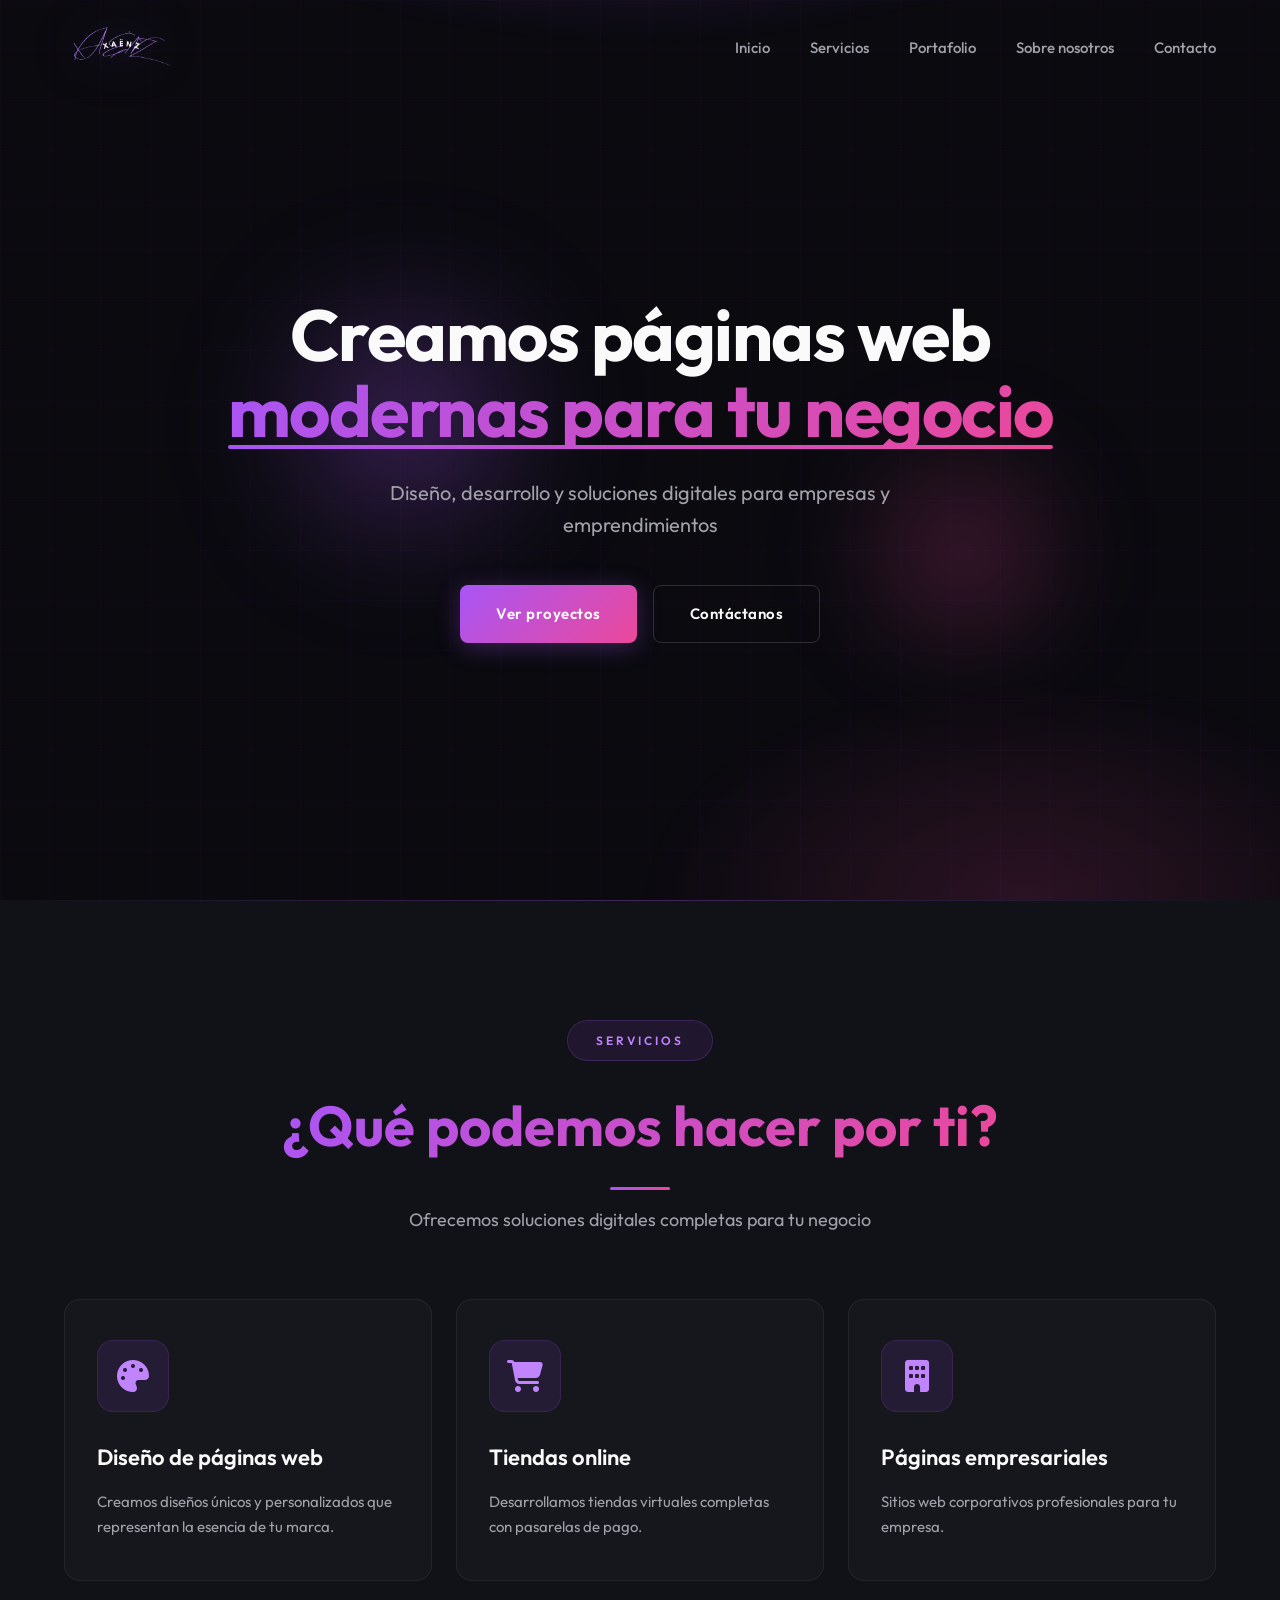
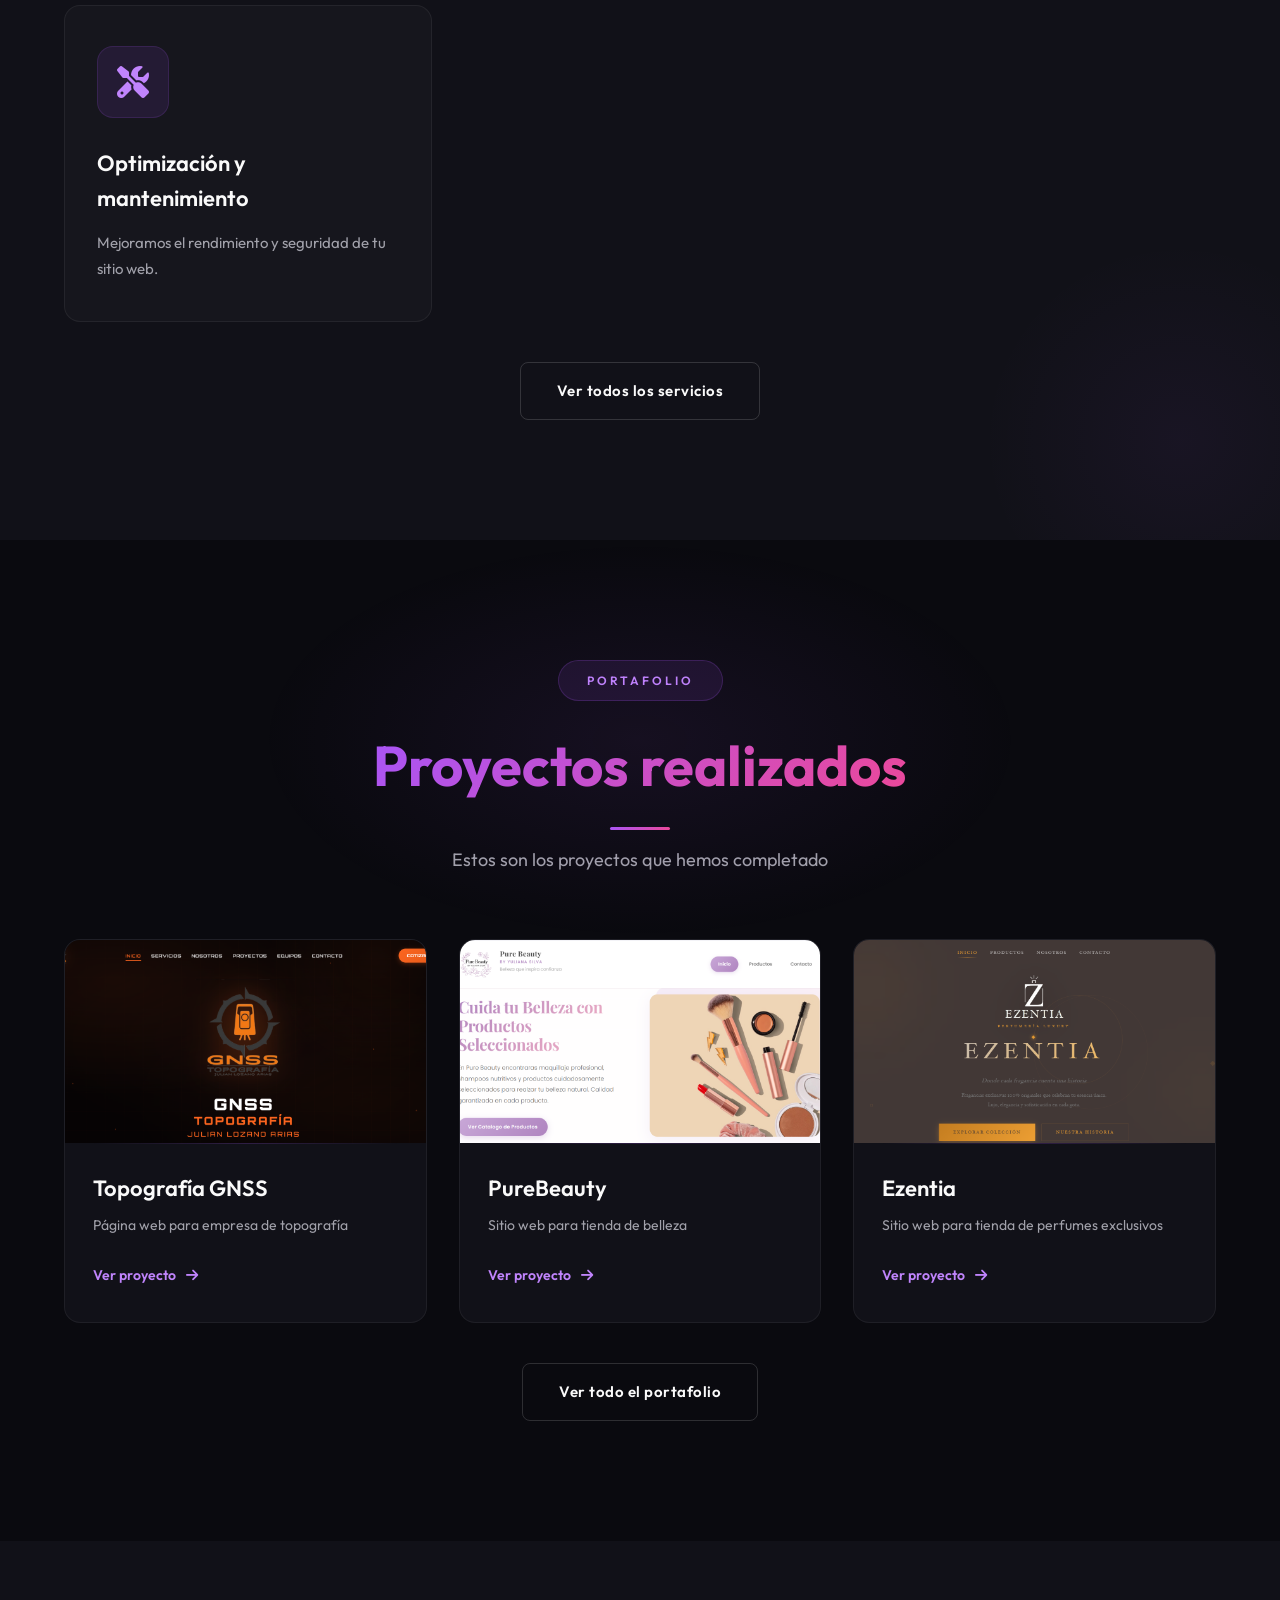
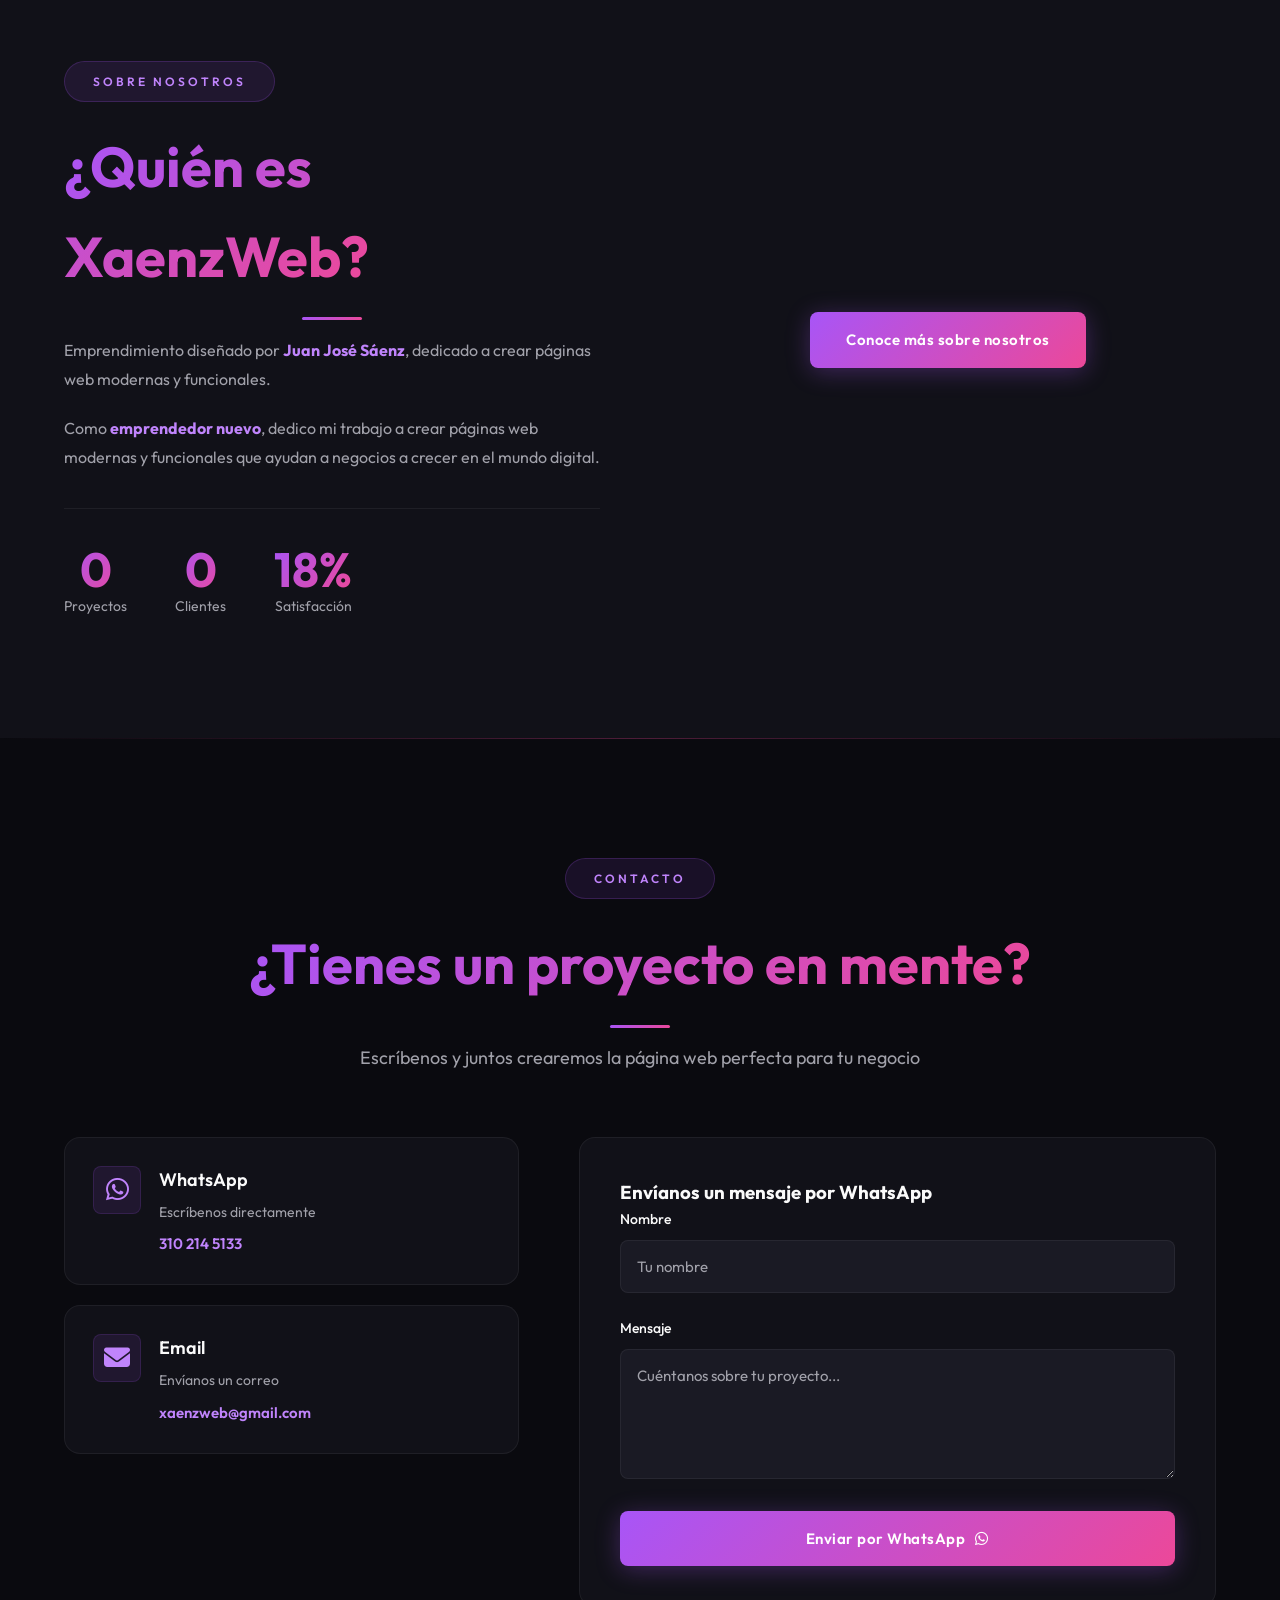
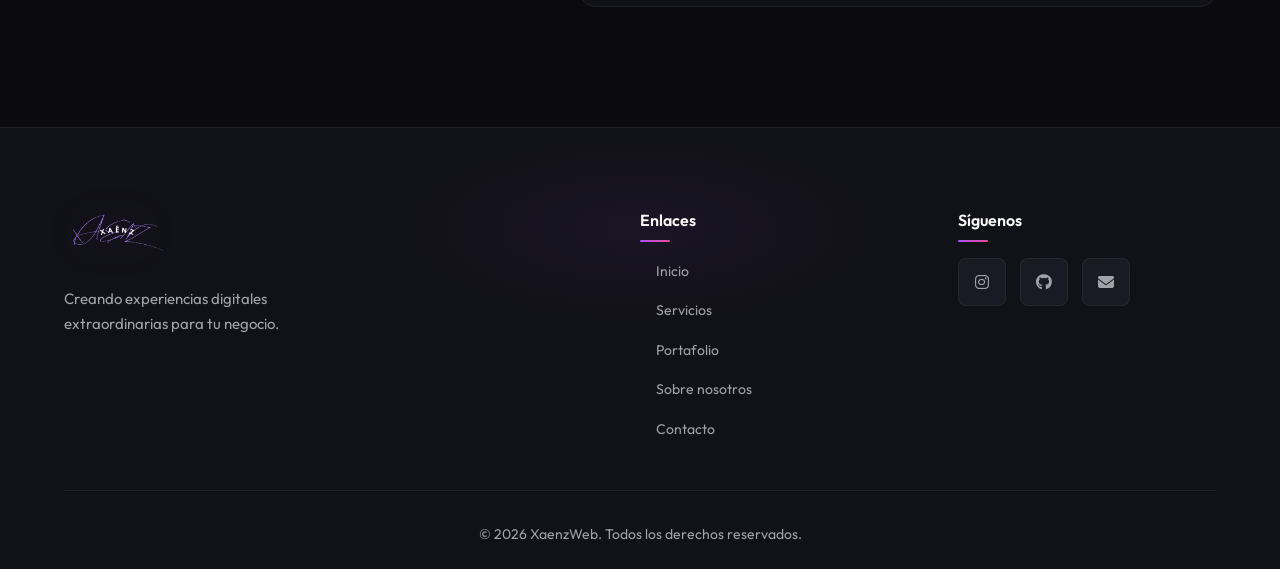
==== commit 87be18b8: "Update index.html" ====
--- a/index.html
+++ b/index.html
@@ -163,11 +163,11 @@
                     <p>Como <strong>emprendedor nuevo</strong>, dedico mi trabajo a crear páginas web modernas y funcionales que ayudan a negocios a crecer en el mundo digital.</p>
                     <div class="about-stats">
                         <div class="stat-item">
-                            <span class="stat-number">2</span>
+                            <span class="stat-number">3</span>
                             <span class="stat-label">Proyectos</span>
                         </div>
                         <div class="stat-item">
-                            <span class="stat-number">2</span>
+                            <span class="stat-number">3</span>
                             <span class="stat-label">Clientes</span>
                         </div>
                         <div class="stat-item">
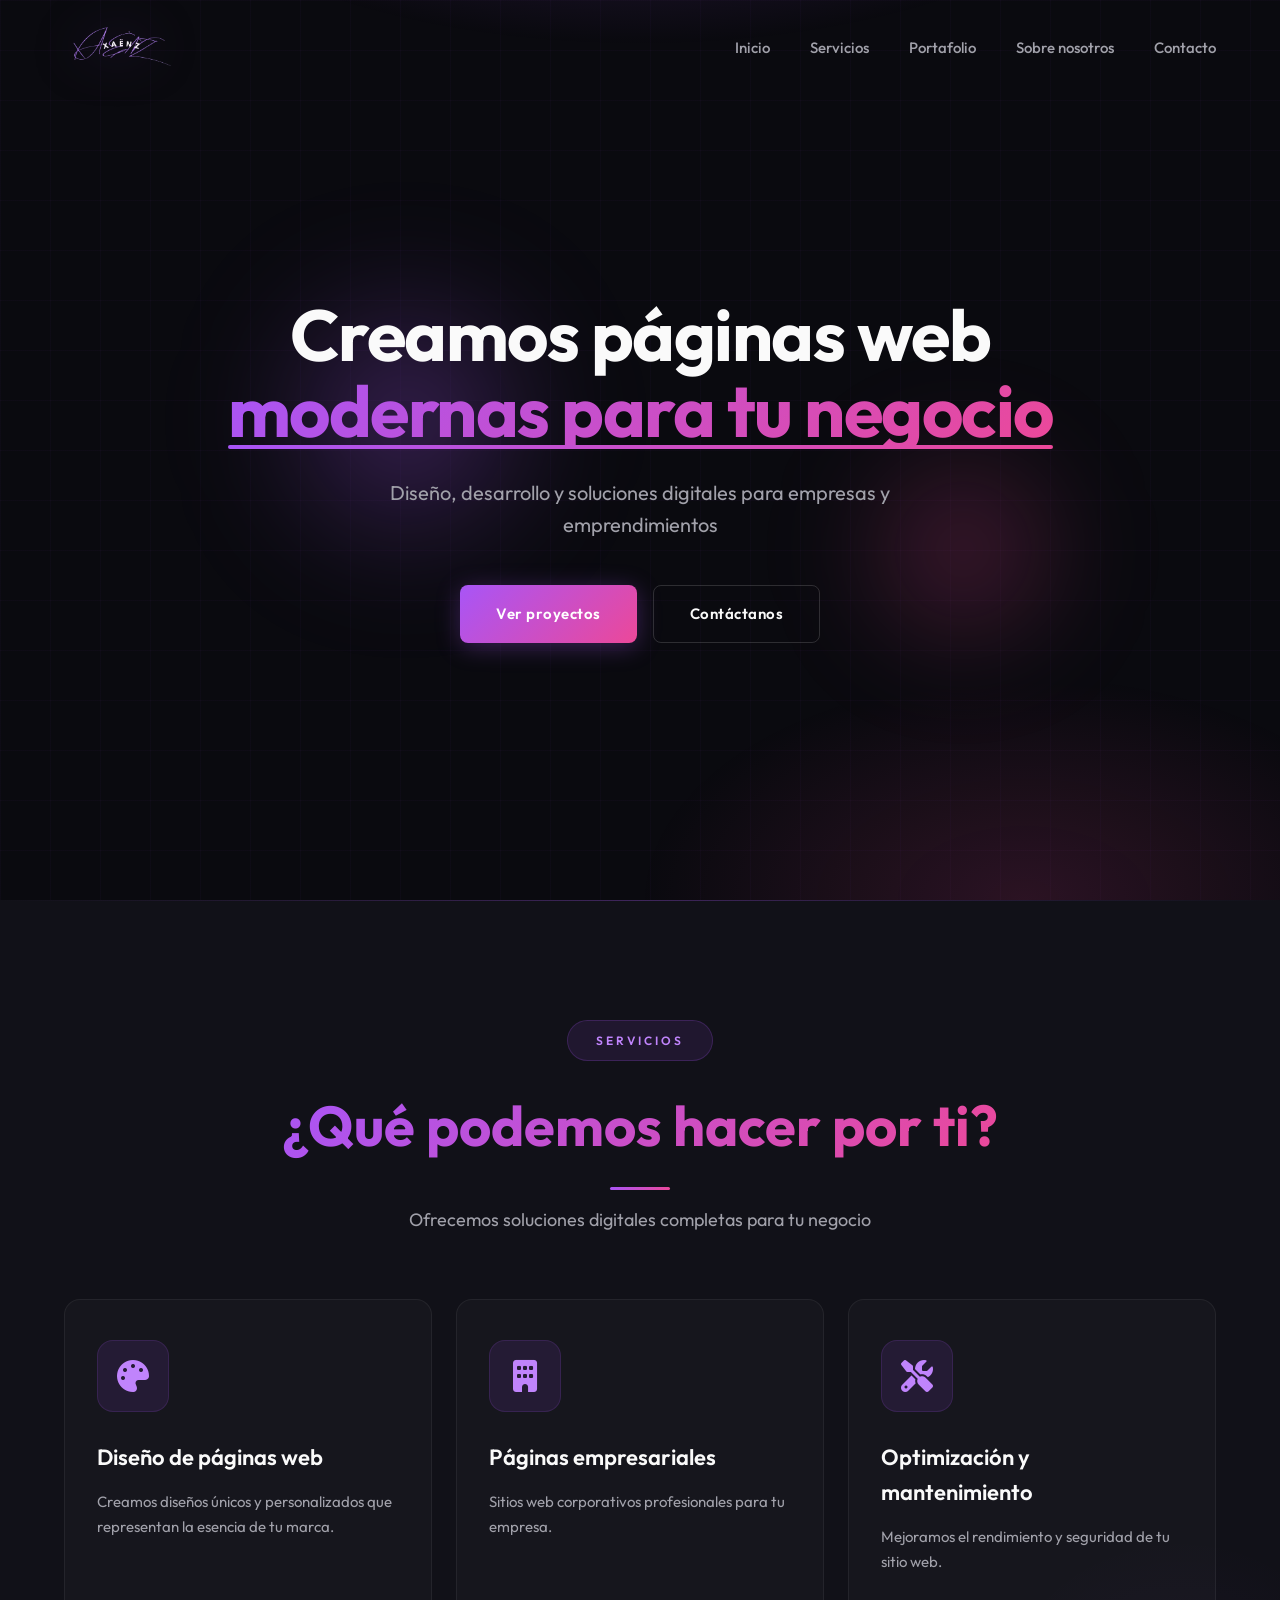
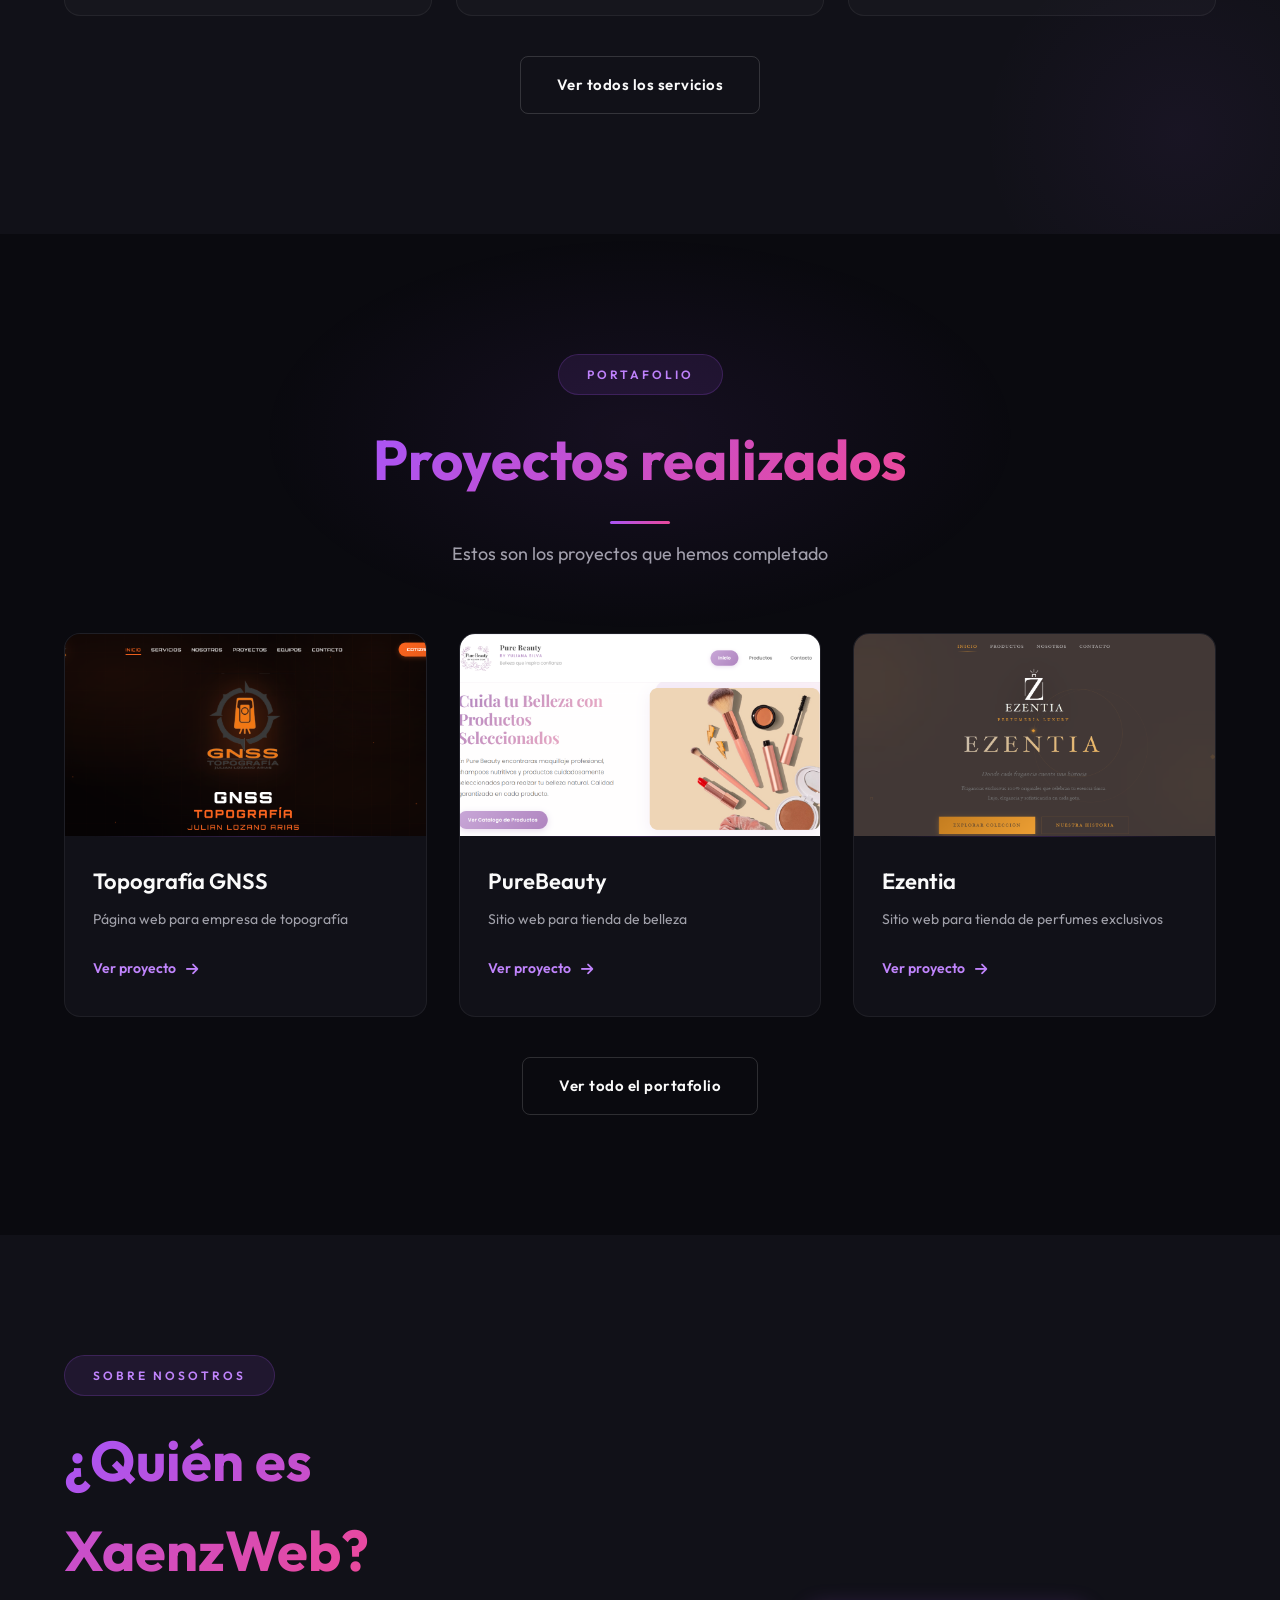
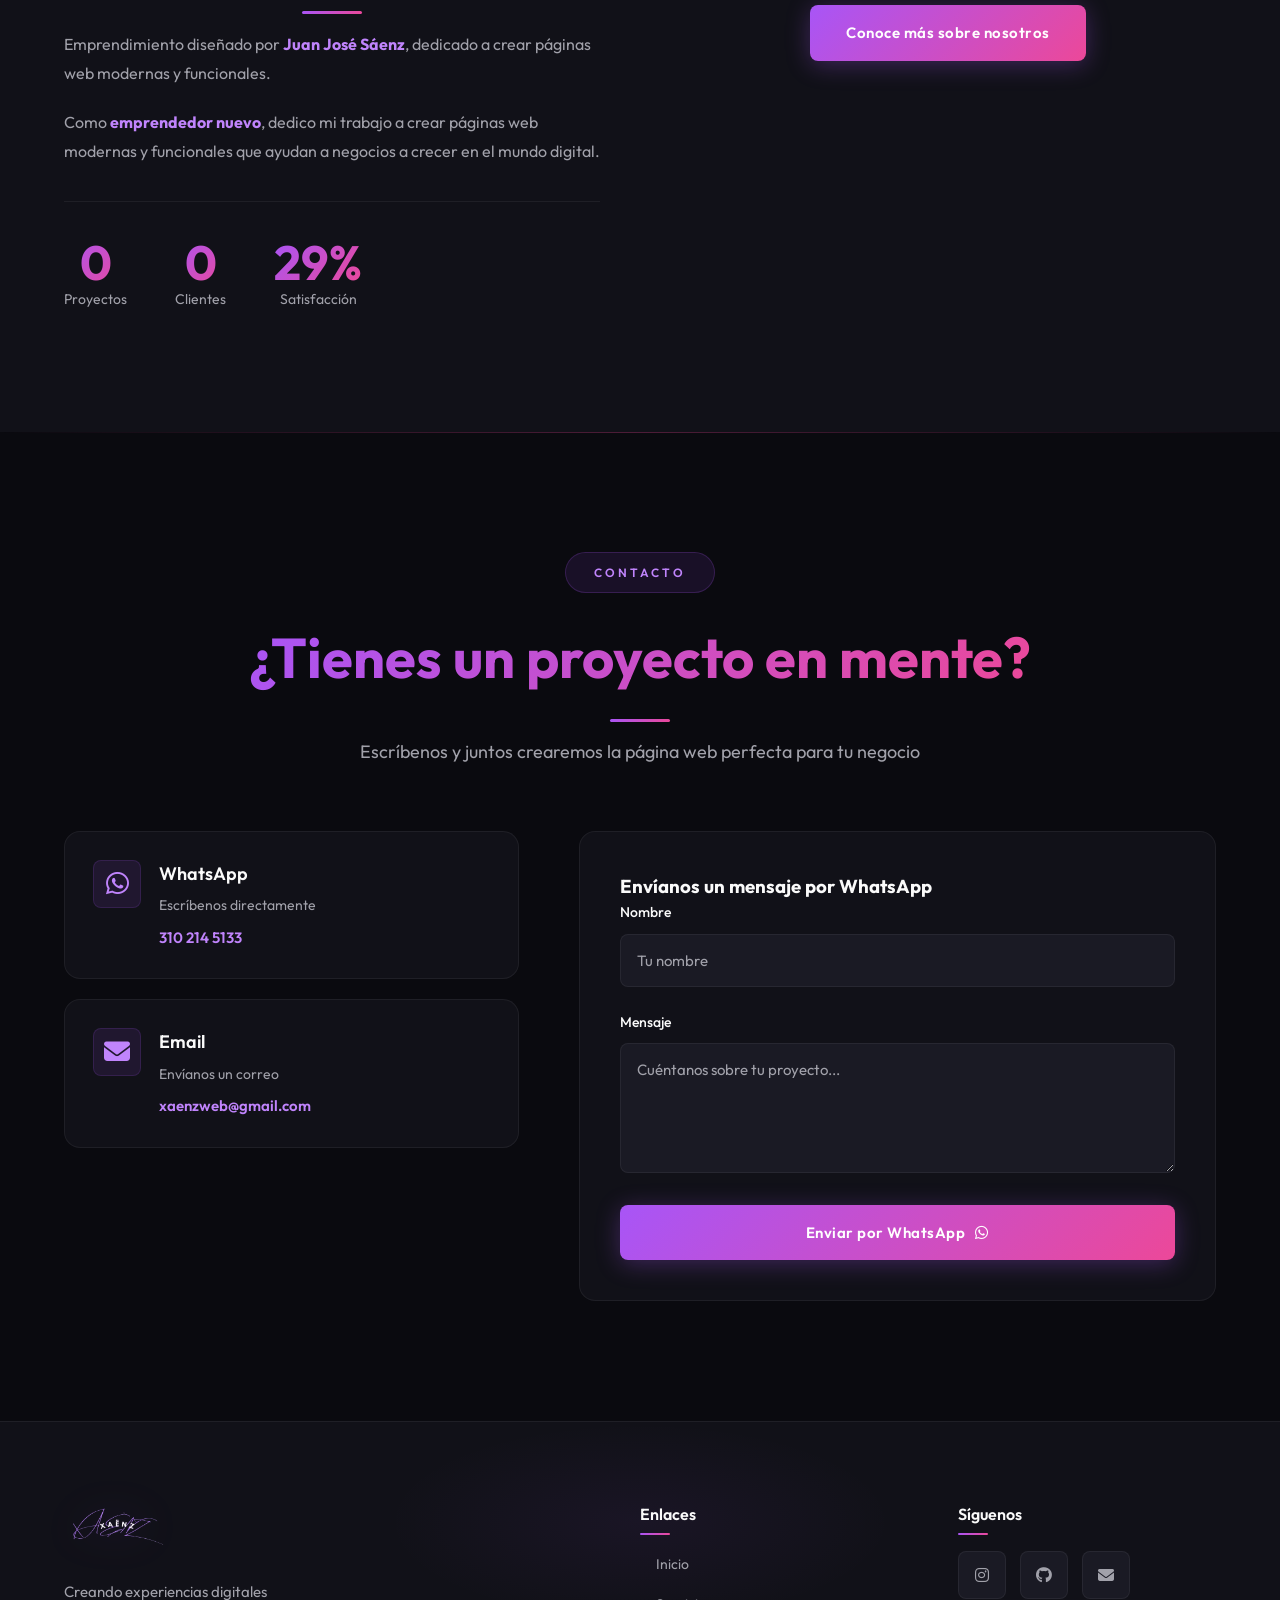
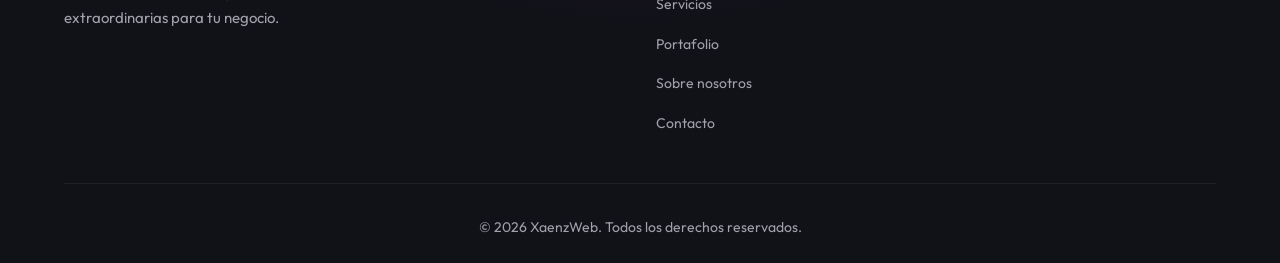
==== commit aa23c2bd: "Update index.html" ====
--- a/index.html
+++ b/index.html
@@ -64,13 +64,6 @@
                     <h3>Diseño de páginas web</h3>
                     <p>Creamos diseños únicos y personalizados que representan la esencia de tu marca.</p>
                 </div>
-                <div class="service-card glass-card" data-aos="fade-up" data-aos-delay="100">
-                    <div class="service-icon">
-                        <i class="fas fa-shopping-cart"></i>
-                    </div>
-                    <h3>Tiendas online</h3>
-                    <p>Desarrollamos tiendas virtuales completas con pasarelas de pago.</p>
-                </div>
                 <div class="service-card glass-card" data-aos="fade-up" data-aos-delay="200">
                     <div class="service-icon">
                         <i class="fas fa-building"></i>
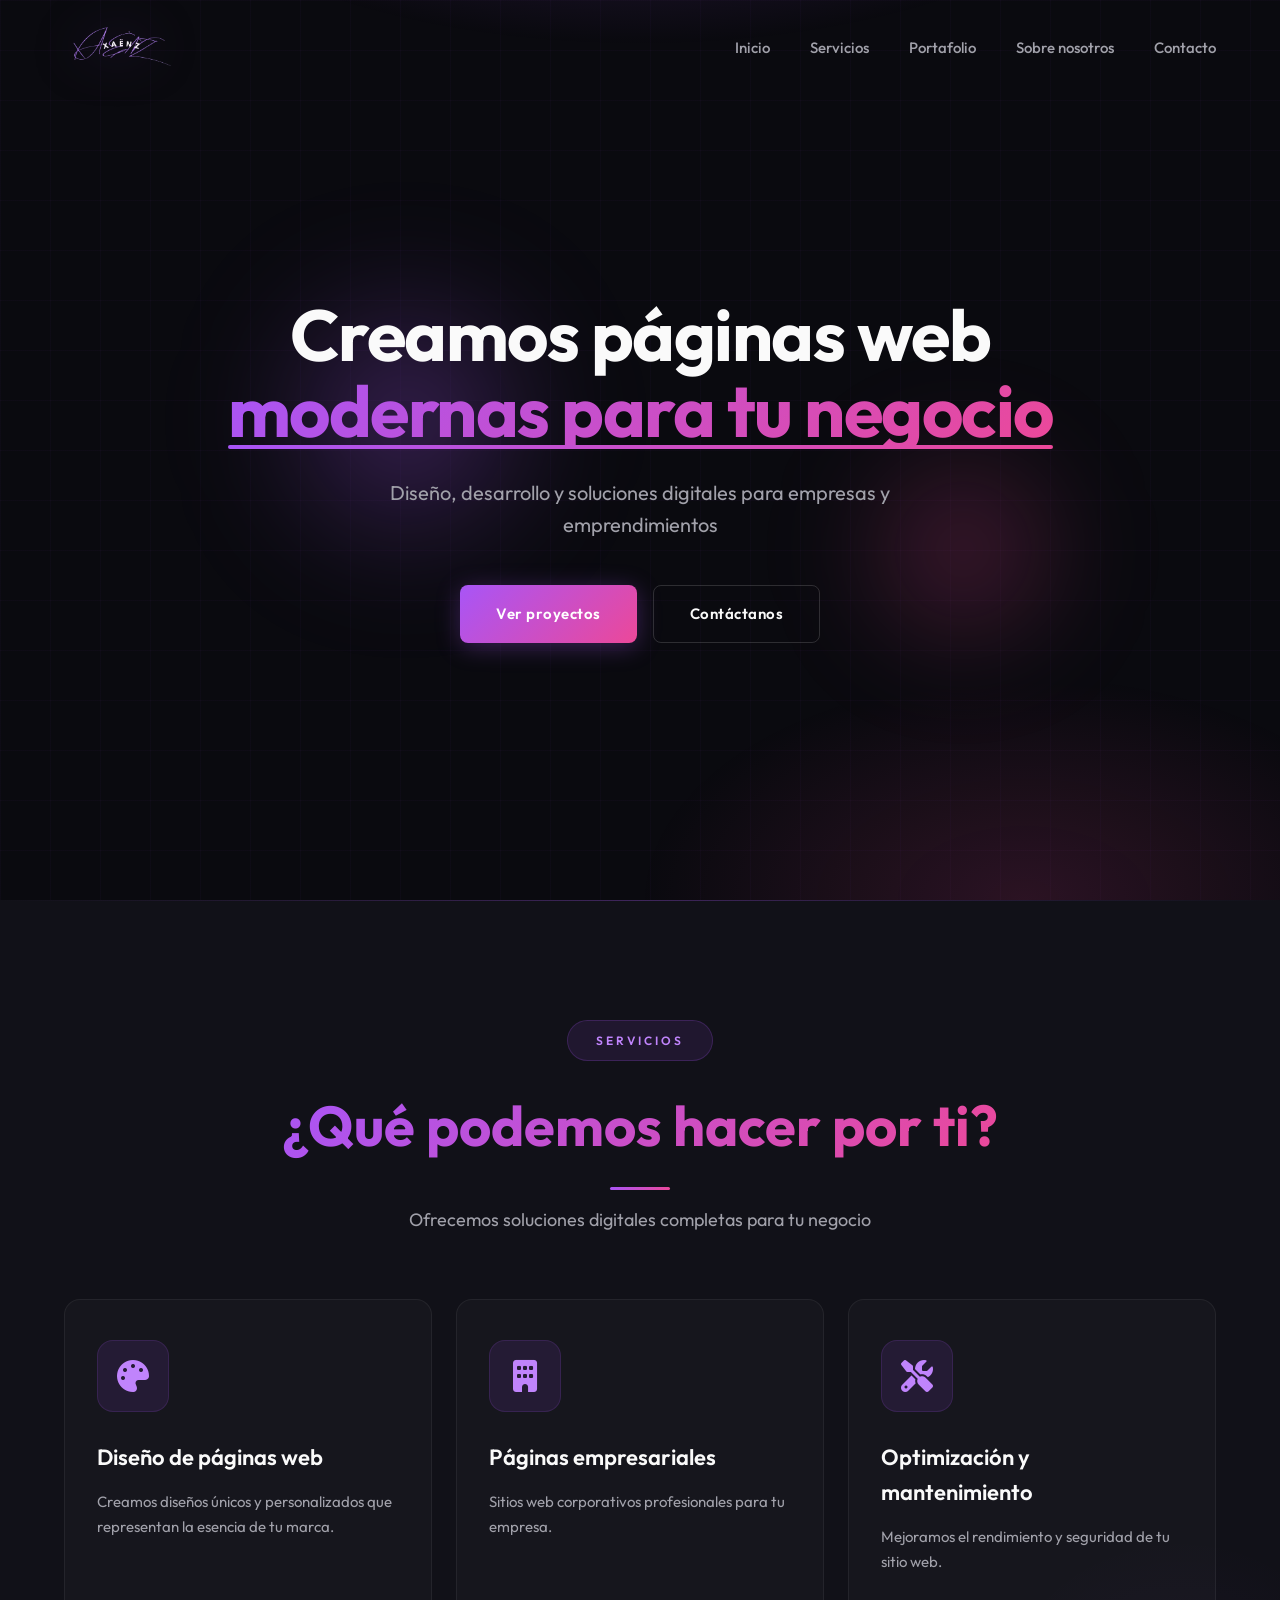
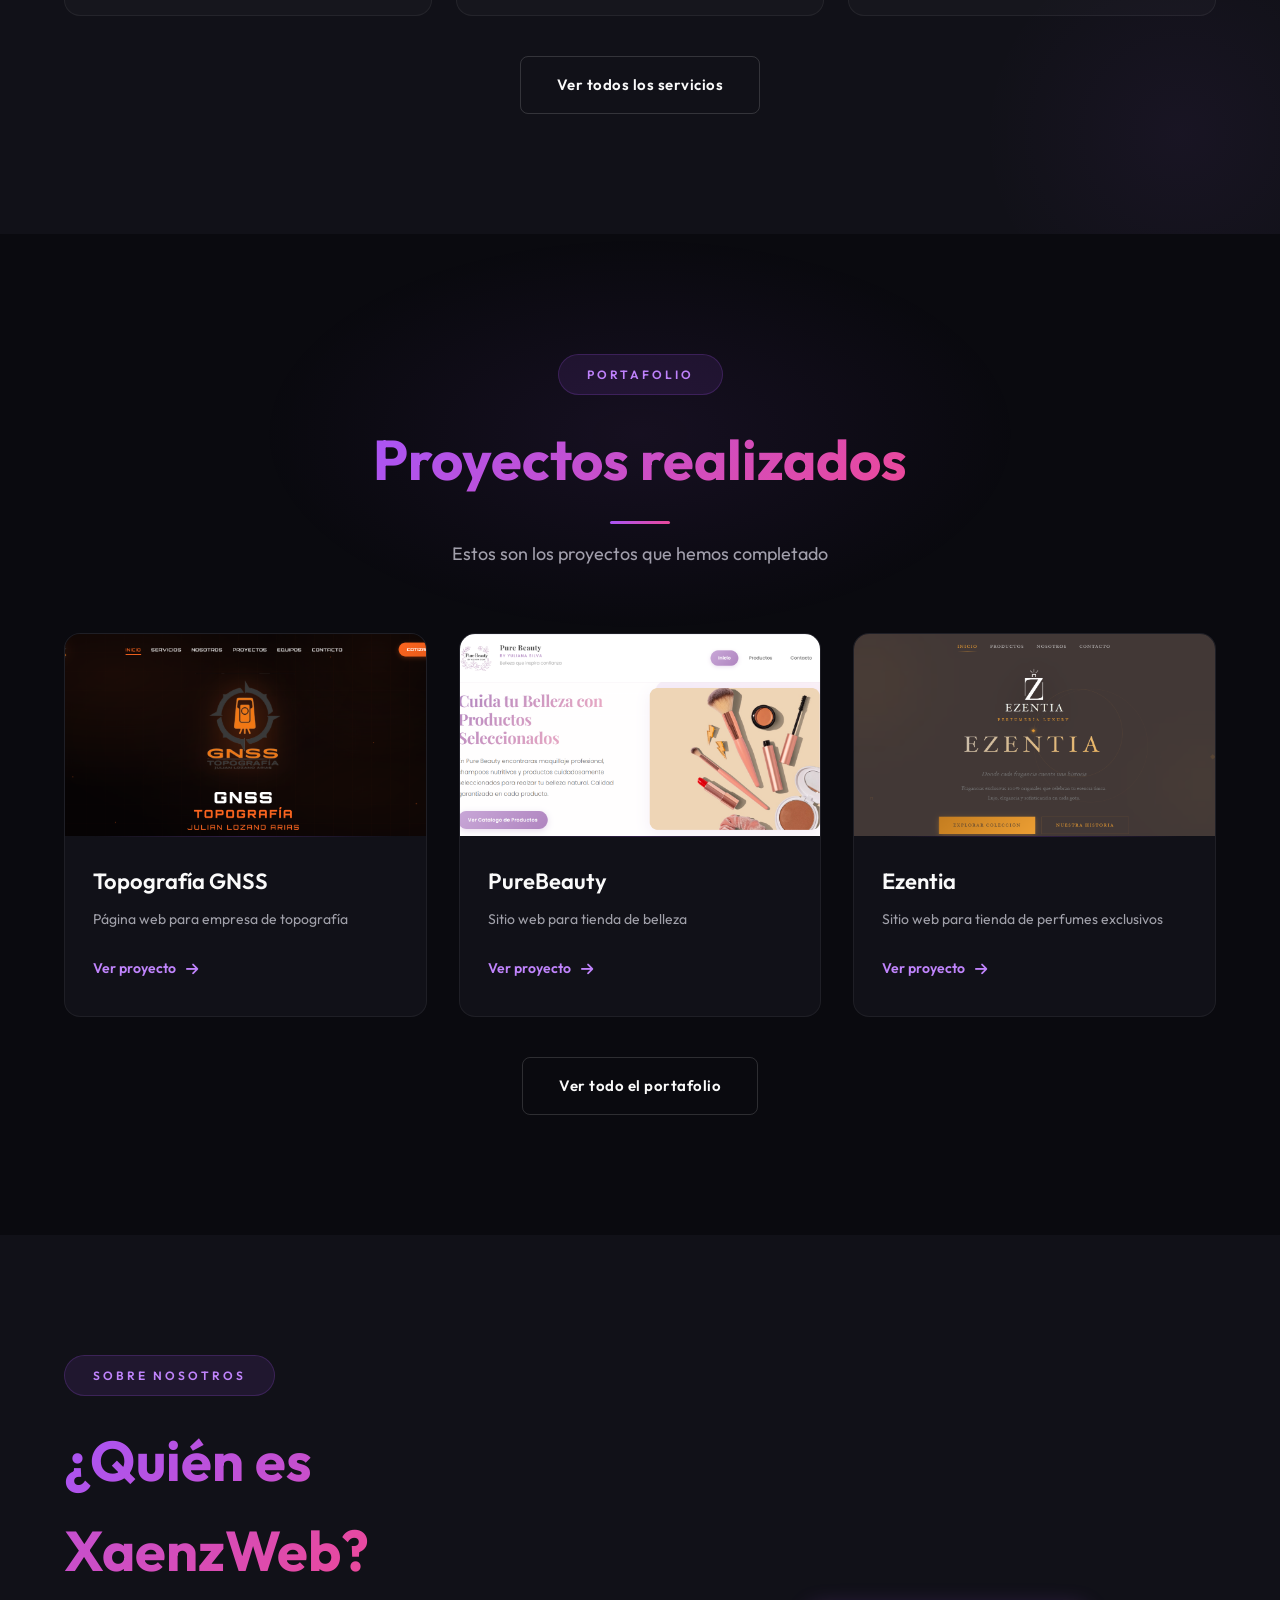
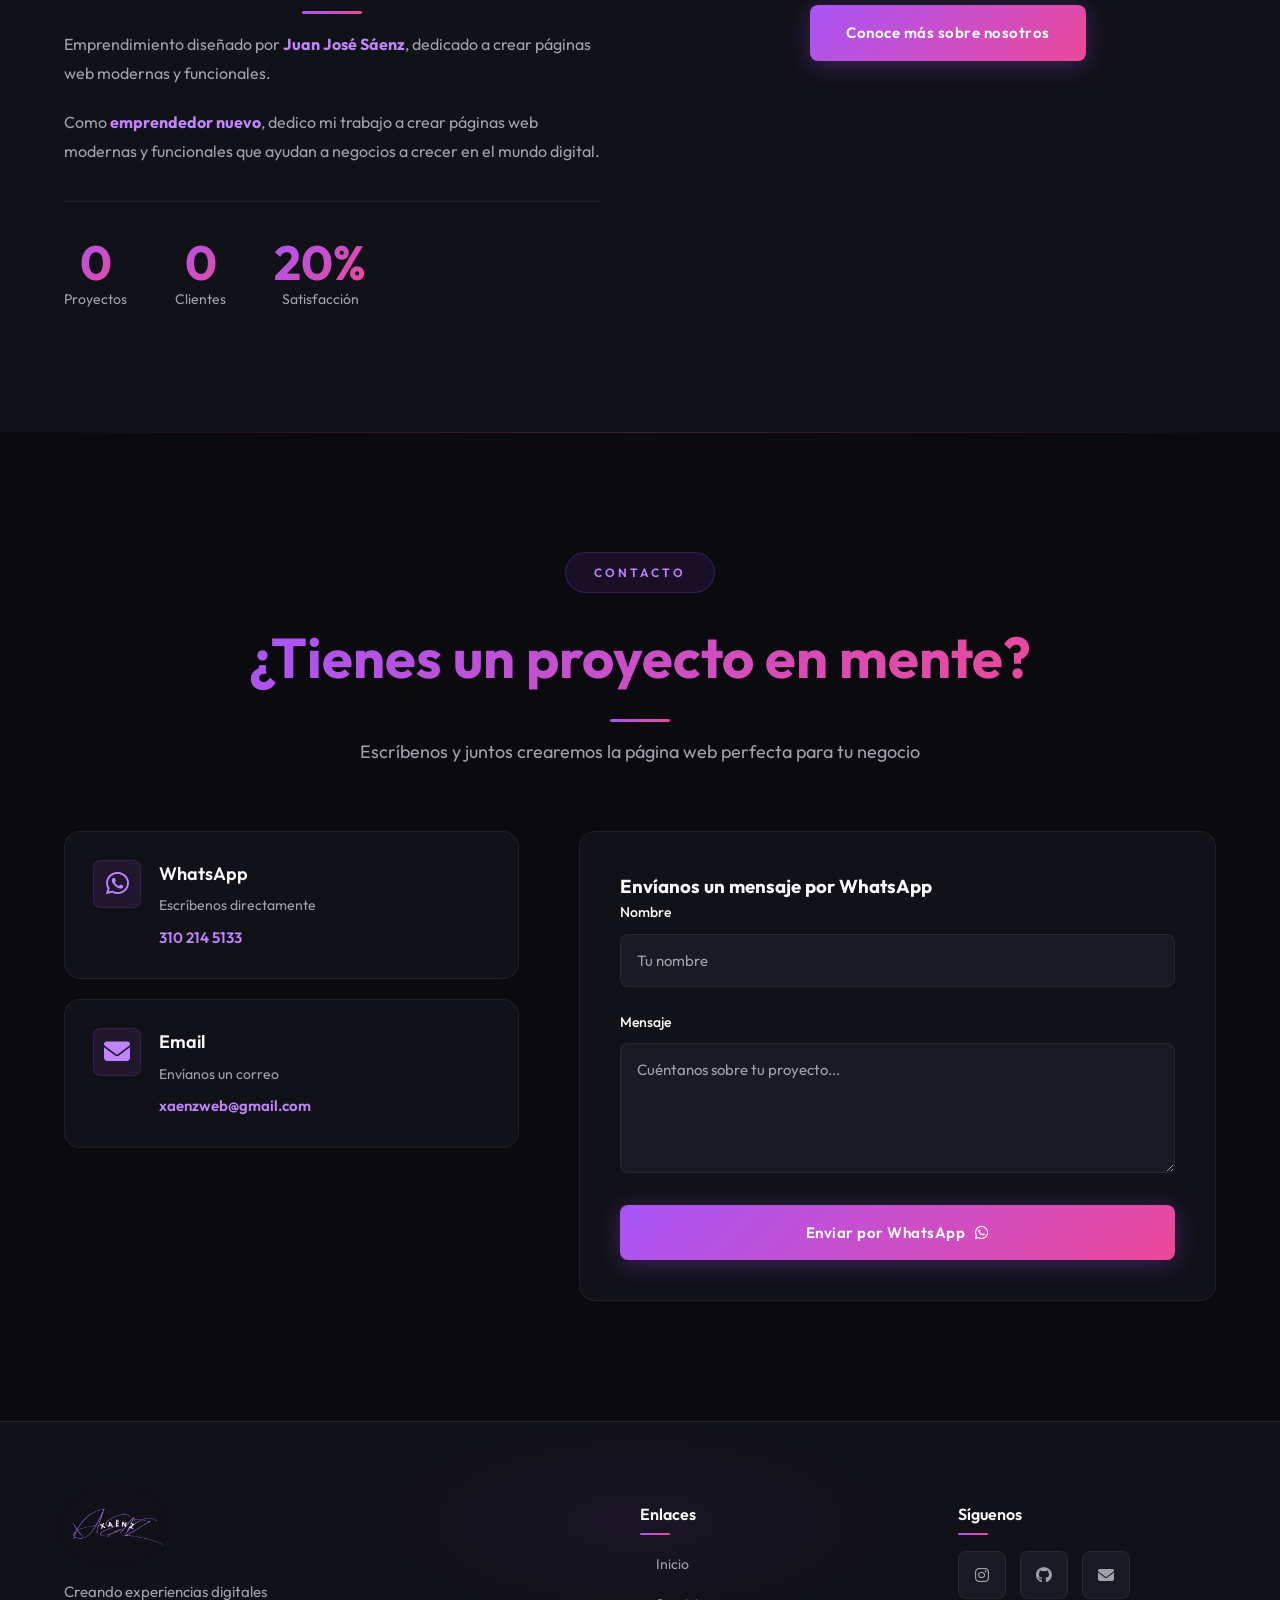
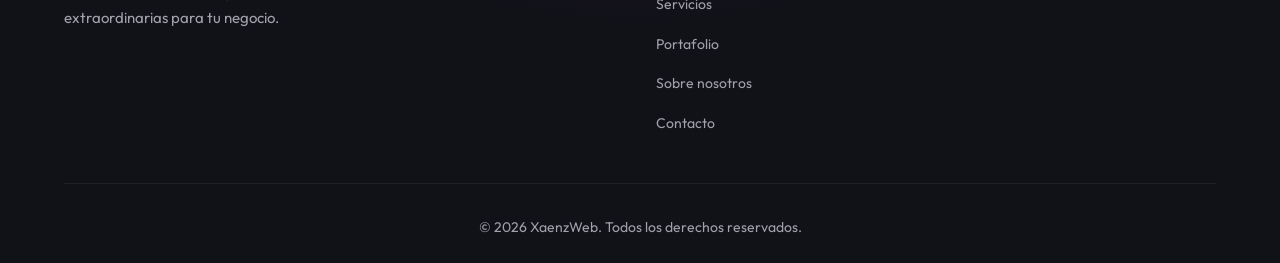
==== commit cd88922b: "Update index.html" ====
--- a/index.html
+++ b/index.html
@@ -258,5 +258,23 @@
     </footer>
 
     <script src="script.js"></script>
+    <script>
+        // Script específico para el formulario de contacto
+        document.getElementById('contact-form').addEventListener('submit', function(e) {
+            e.preventDefault();
+            
+            const name = document.getElementById('name').value;
+            const message = document.getElementById('message').value;
+            
+            // Construir el mensaje completo
+            const fullMessage = `Hola, soy ${name}. ${message}`;
+            
+            // Codificar para URL
+            const encodedMessage = encodeURIComponent(fullMessage);
+            
+            // Redirigir a WhatsApp
+            window.open(`https://wa.me/573102145133?text=${encodedMessage}`, '_blank');
+        });
+    </script>
 </body>
 </html>
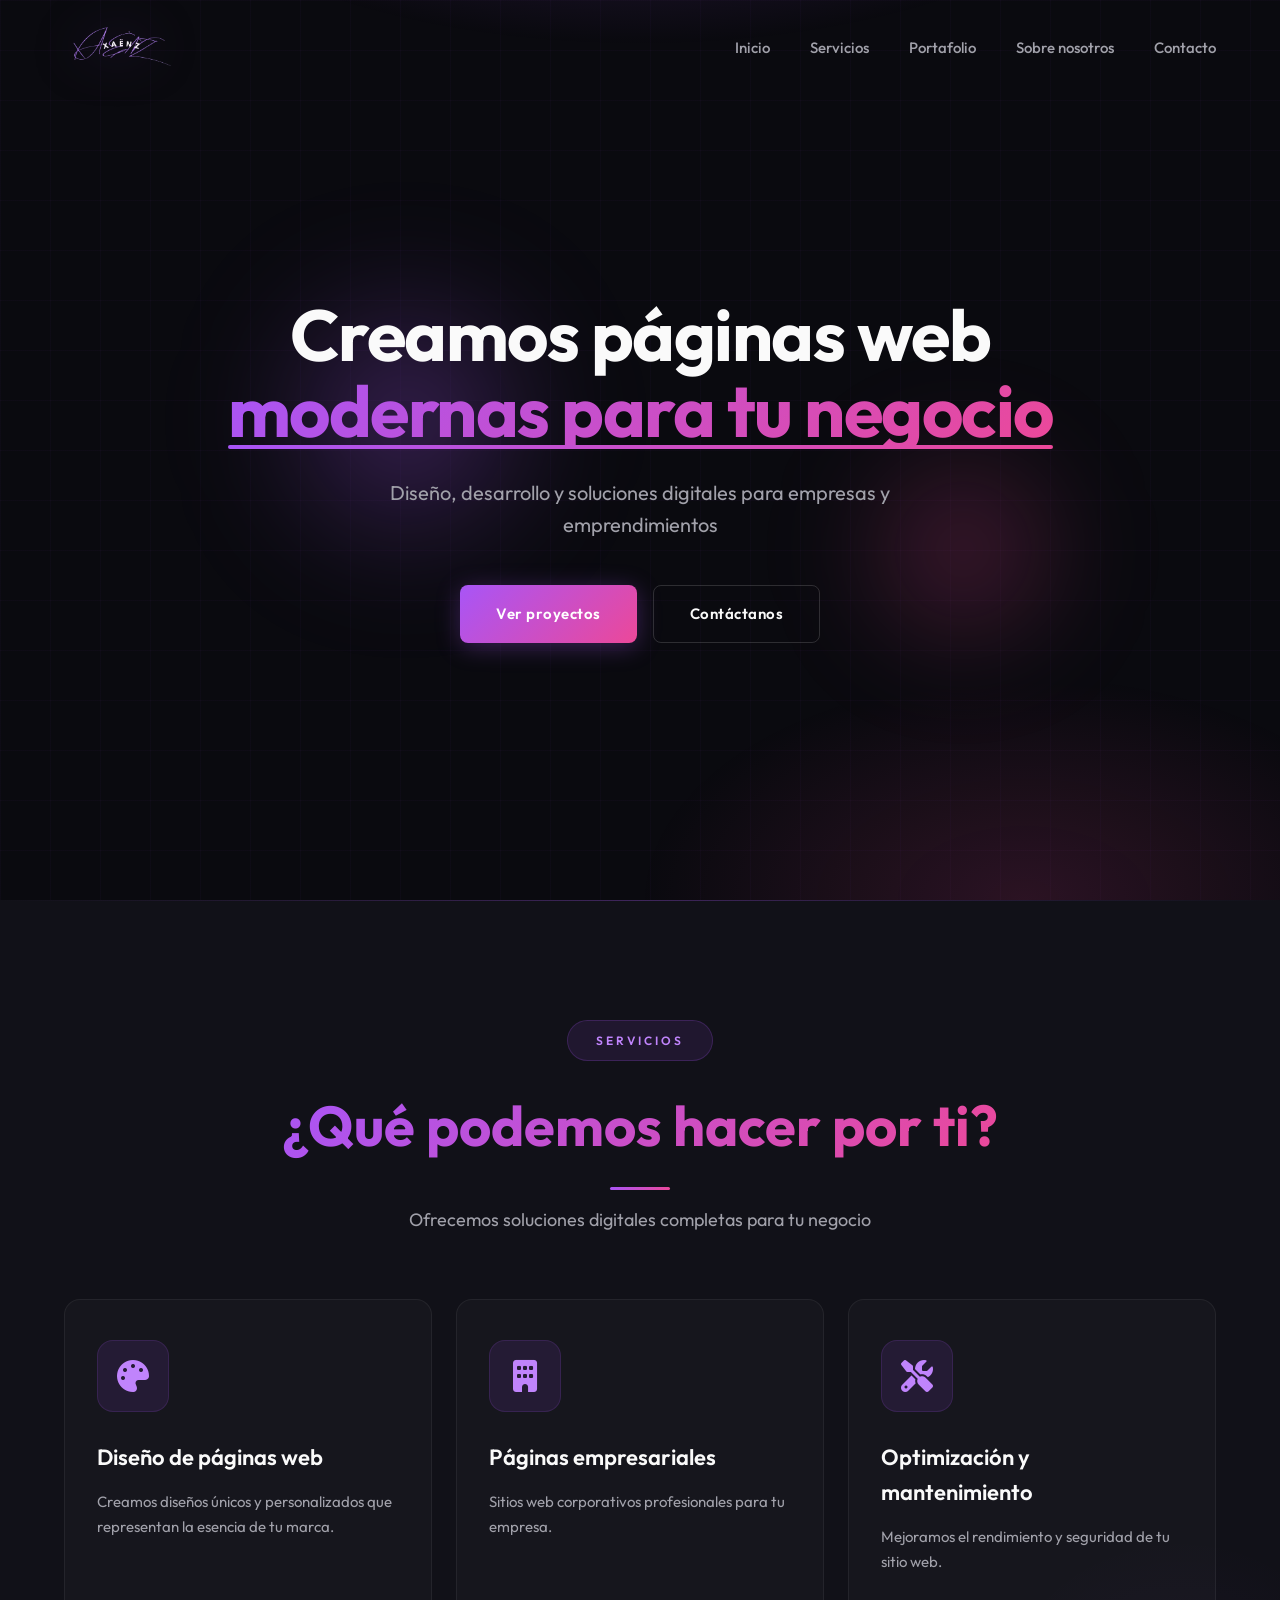
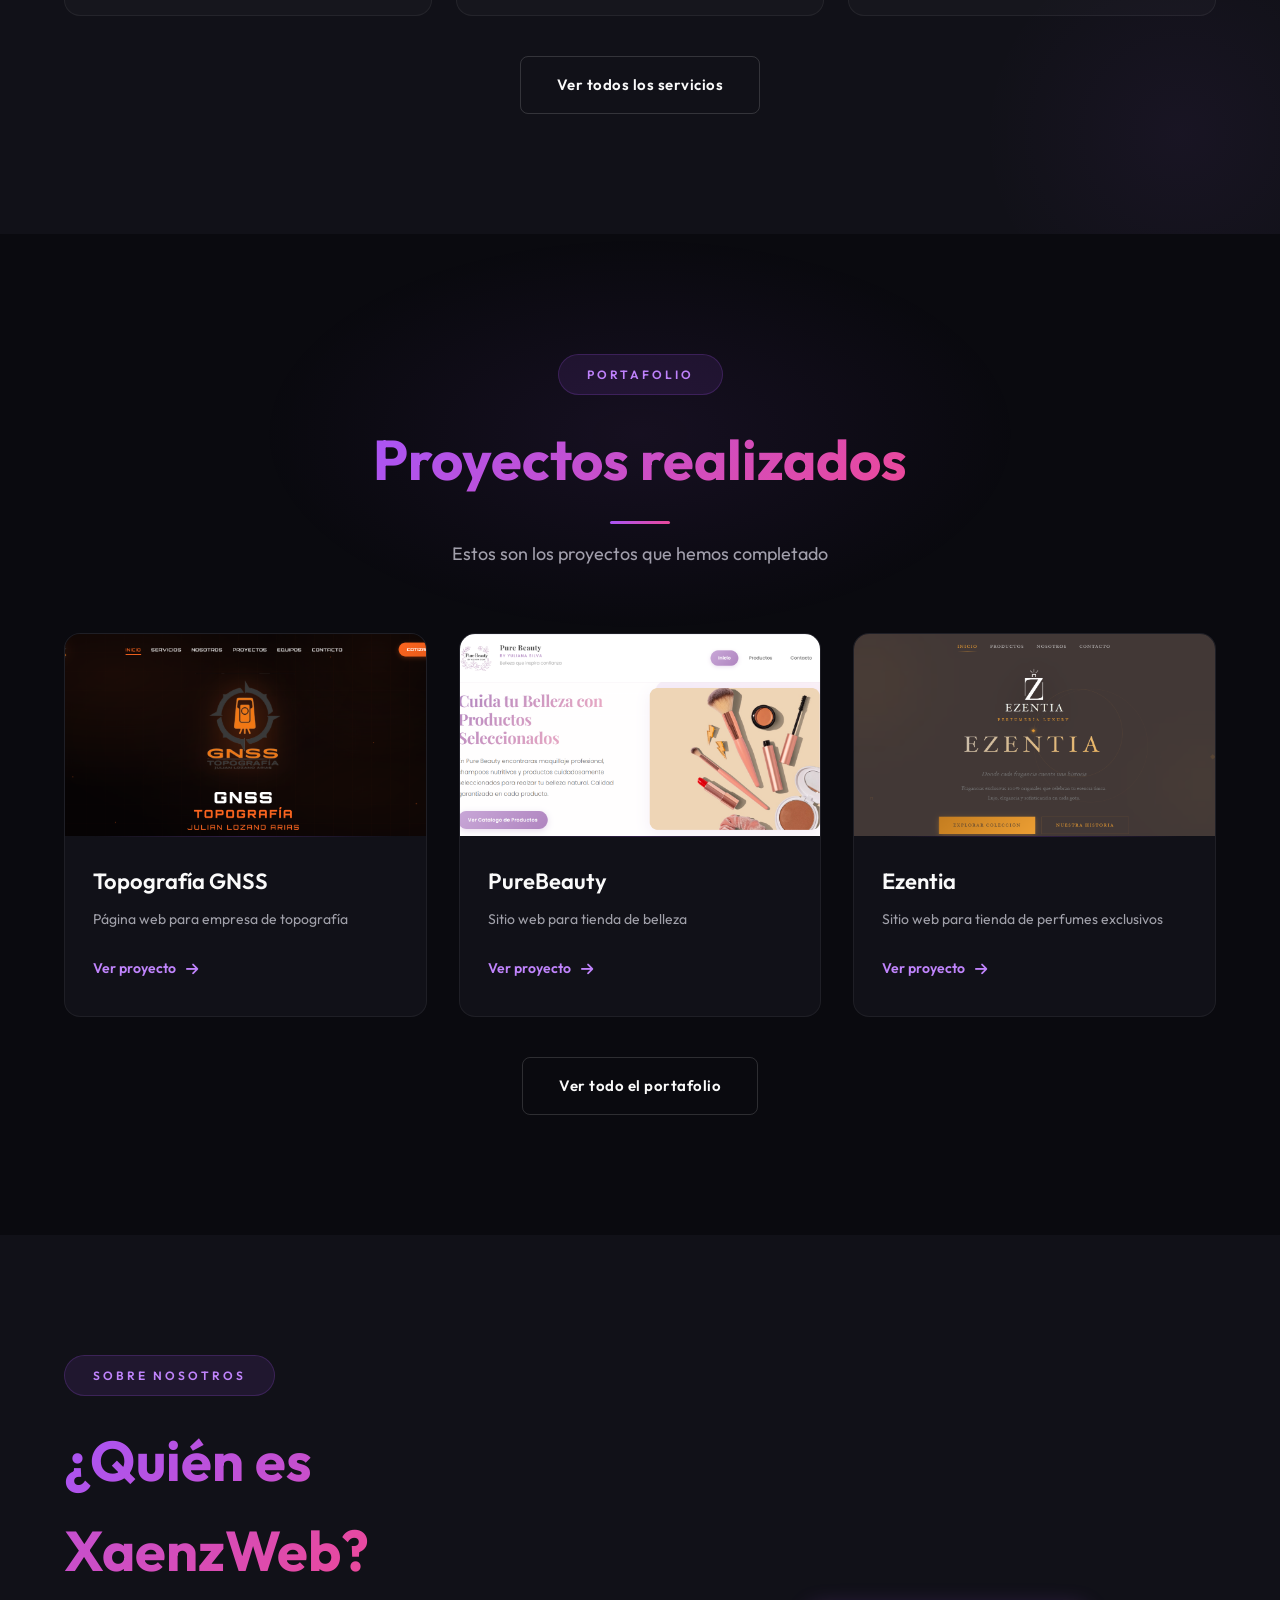
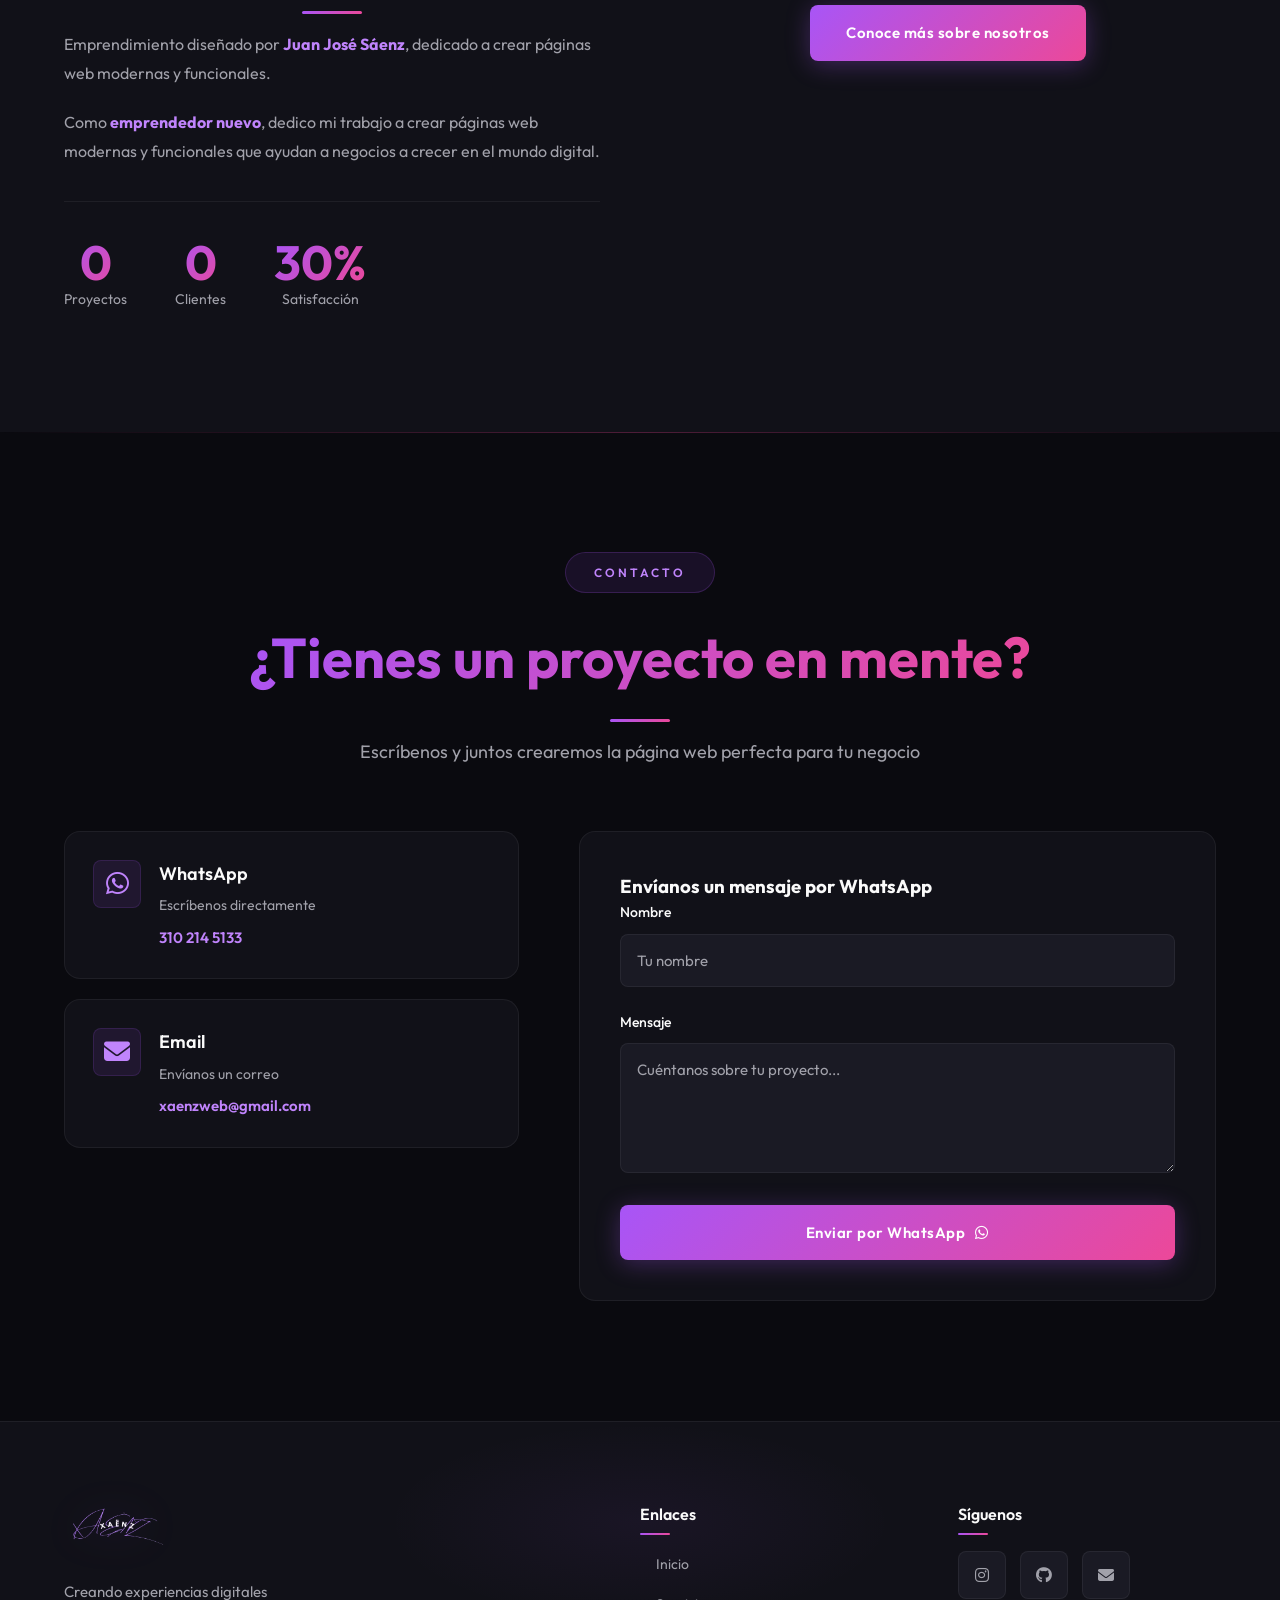
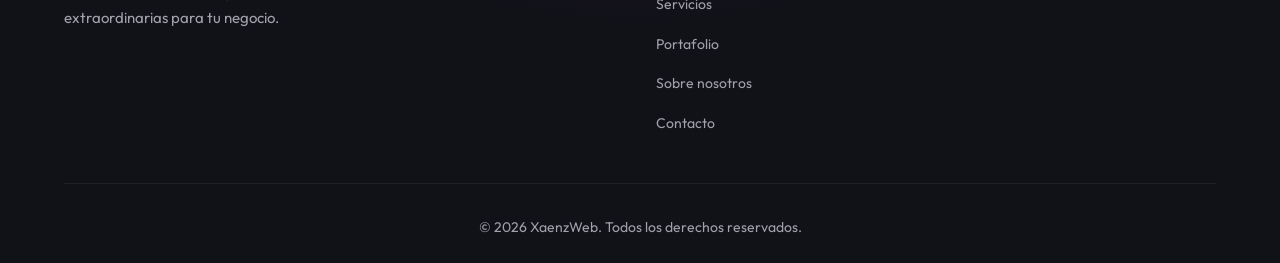
==== commit 94898a05: "Update index.html" ====
--- a/index.html
+++ b/index.html
@@ -258,23 +258,6 @@
     </footer>
 
     <script src="script.js"></script>
-    <script>
-        // Script específico para el formulario de contacto
-        document.getElementById('contact-form').addEventListener('submit', function(e) {
-            e.preventDefault();
-            
-            const name = document.getElementById('name').value;
-            const message = document.getElementById('message').value;
-            
-            // Construir el mensaje completo
-            const fullMessage = `Hola, soy ${name}. ${message}`;
-            
-            // Codificar para URL
-            const encodedMessage = encodeURIComponent(fullMessage);
-            
-            // Redirigir a WhatsApp
-            window.open(`https://wa.me/573102145133?text=${encodedMessage}`, '_blank');
-        });
-    </script>
+
 </body>
 </html>
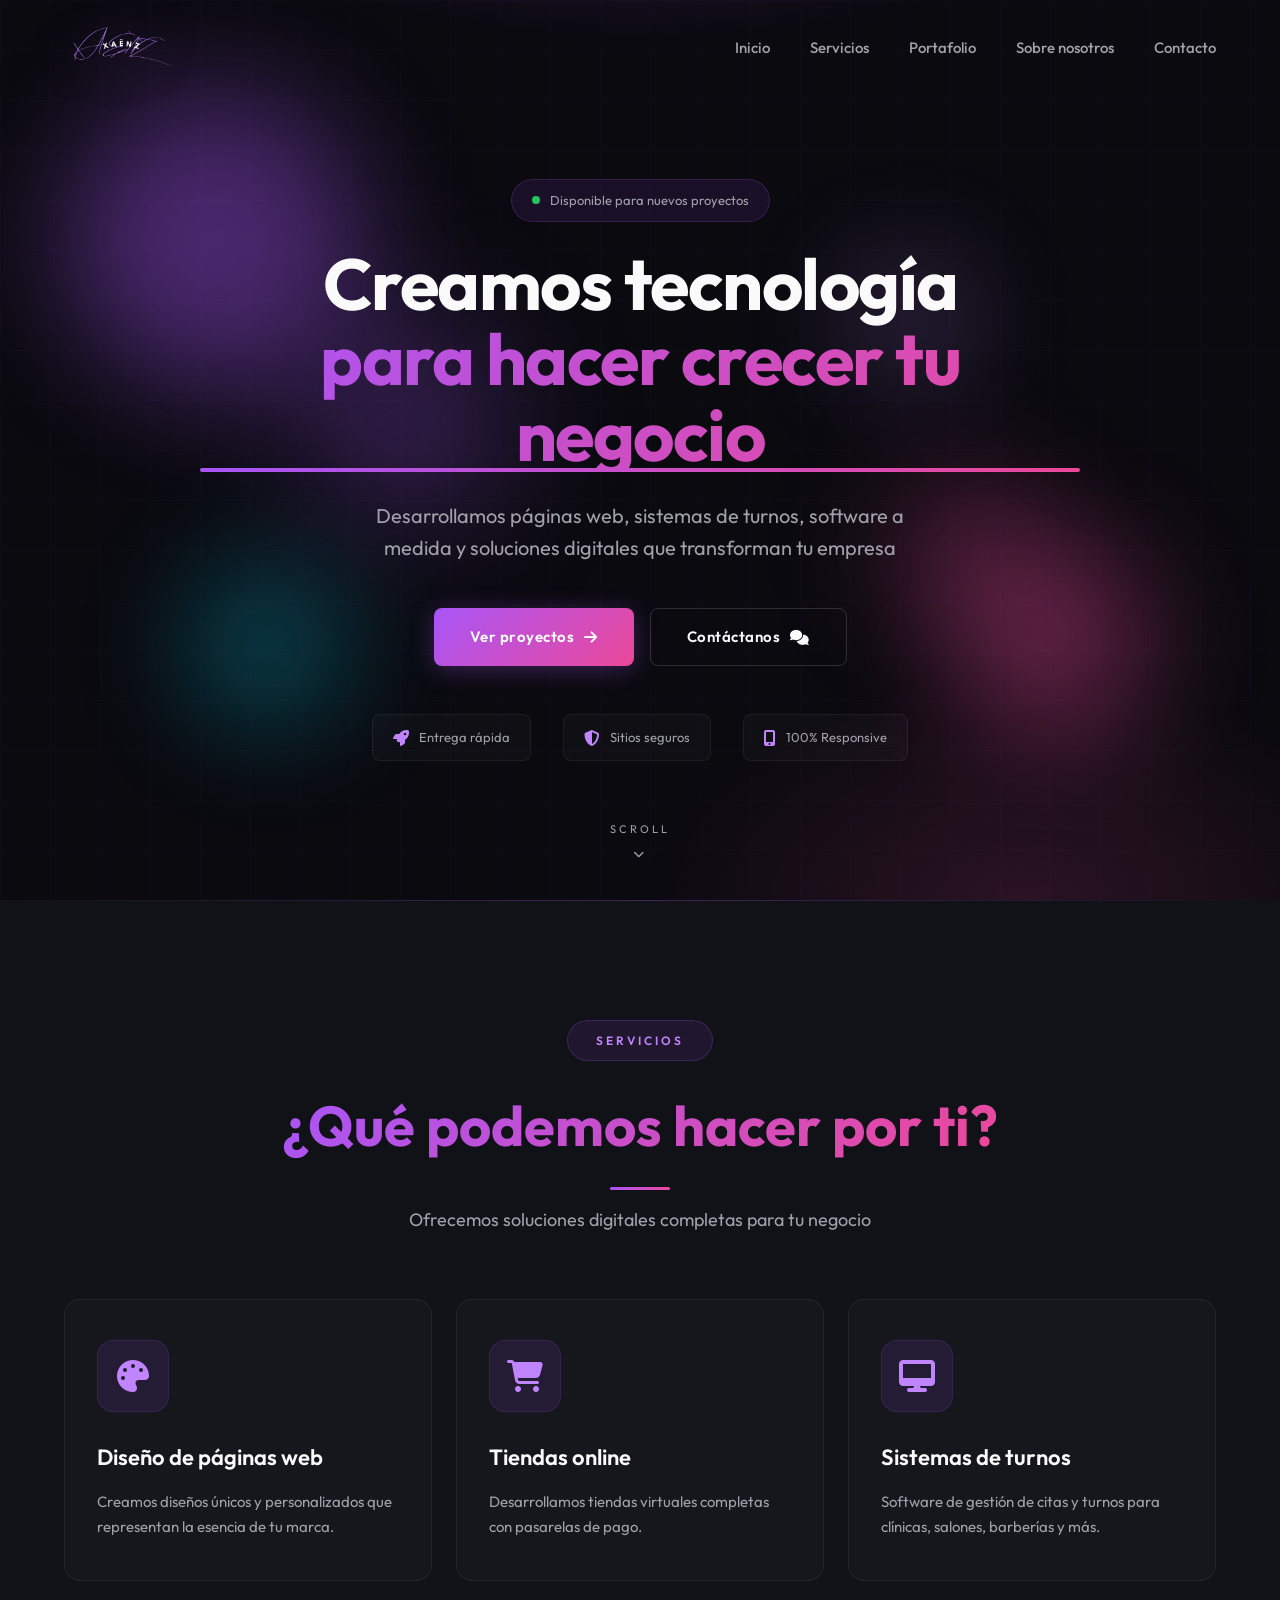
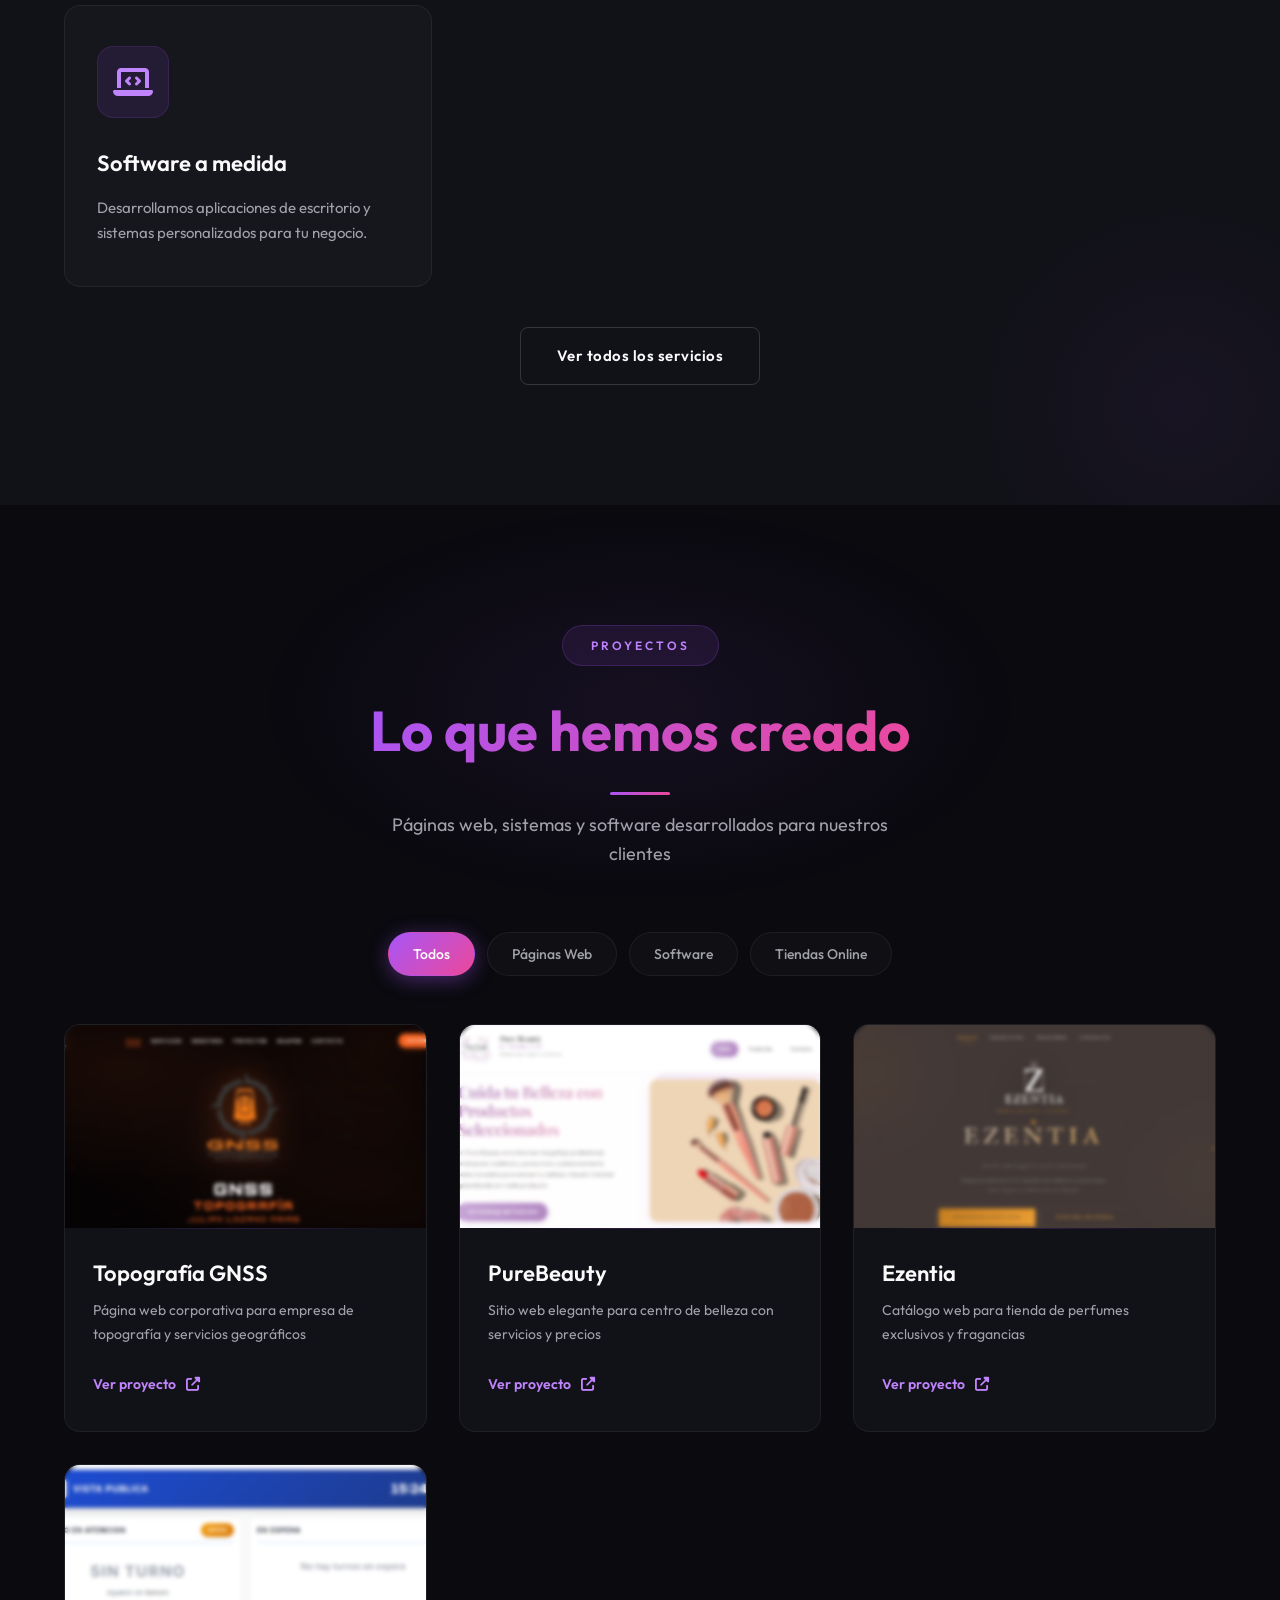
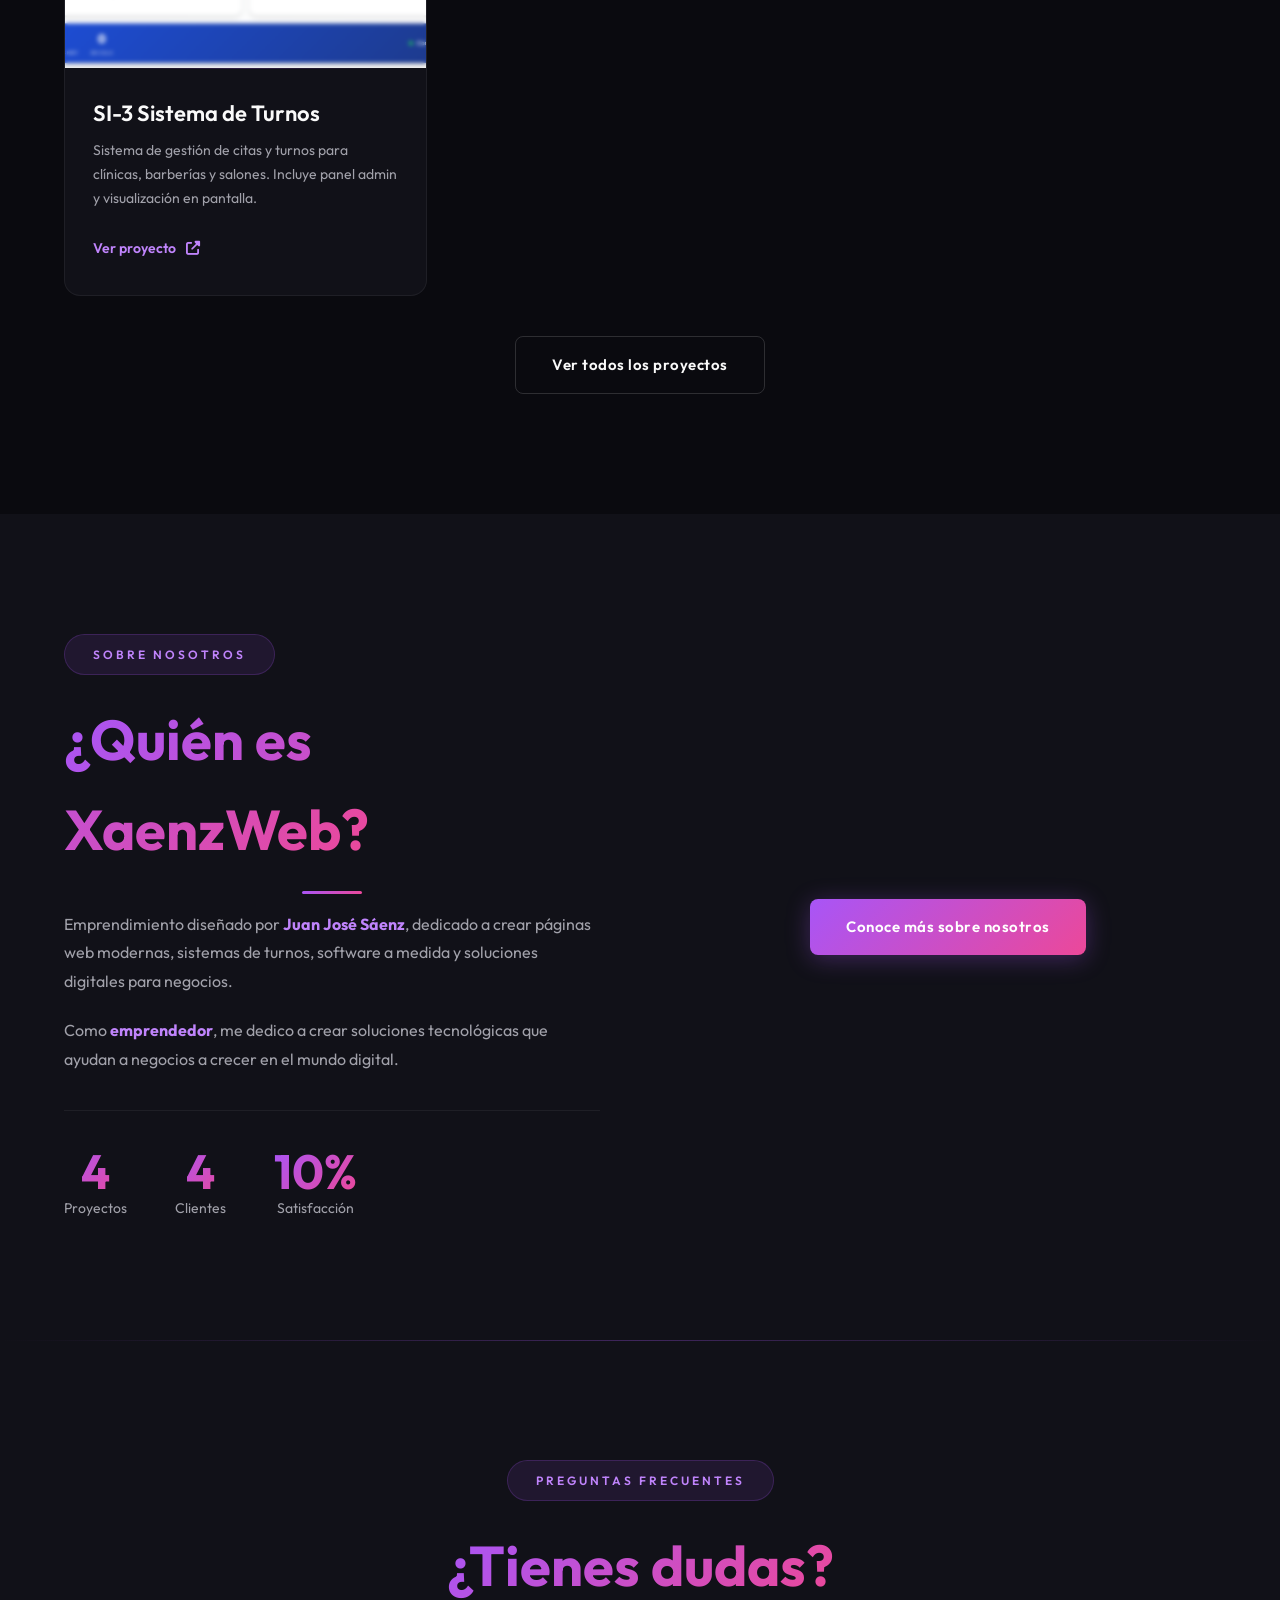
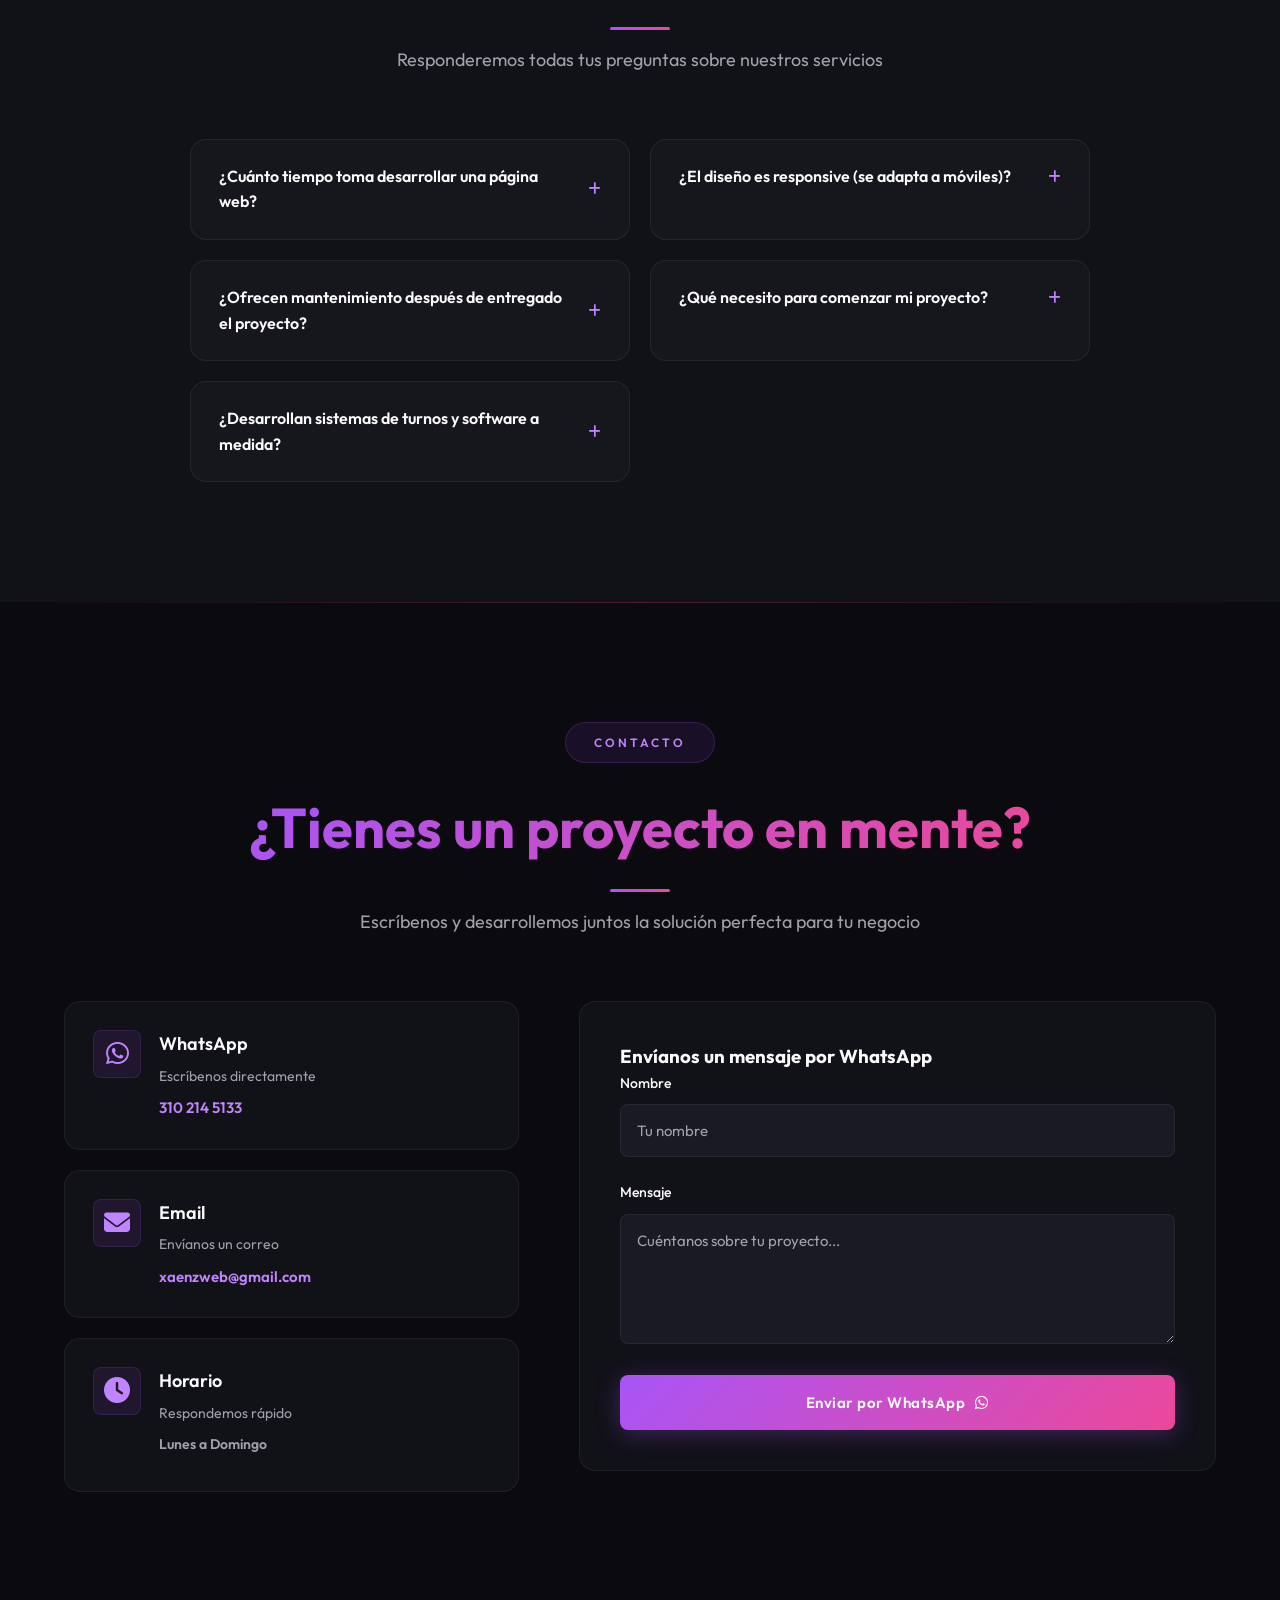
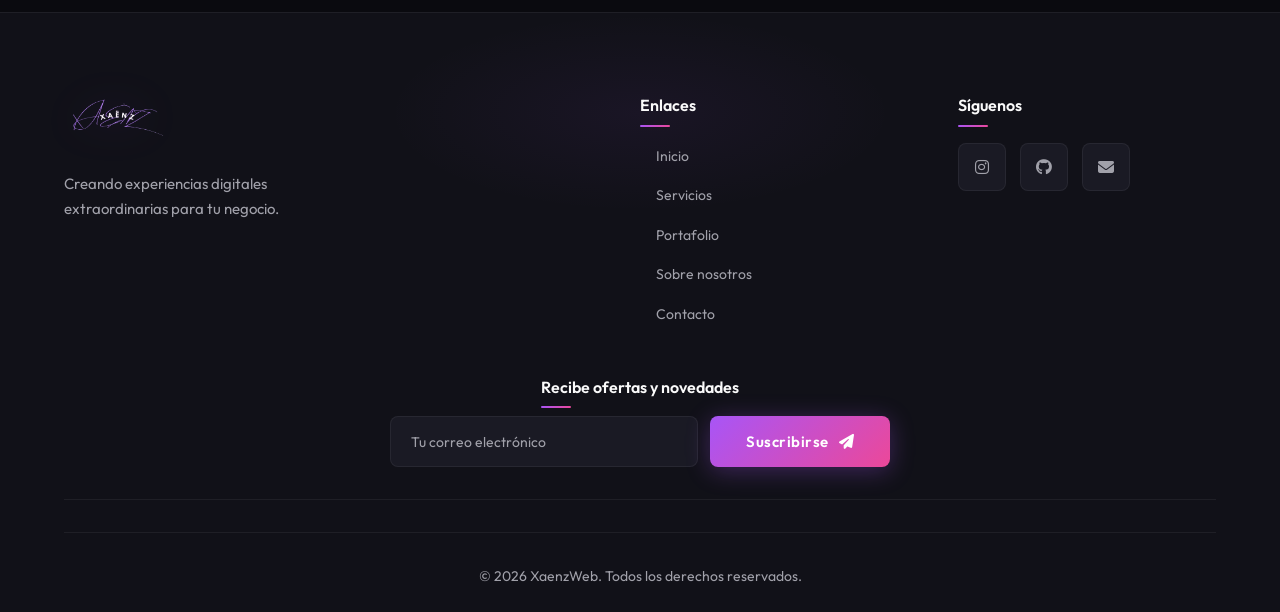
==== commit a1ad1c49: "Add files via upload" ====
--- a/index.html
+++ b/index.html
@@ -4,6 +4,14 @@
     <meta charset="UTF-8">
     <meta name="viewport" content="width=device-width, initial-scale=1.0">
     <title>Xaenz Digital - Desarrollo Web Moderno</title>
+    <meta name="description" content="Xaenz Digital - Creamos páginas web modernas, diseño profesional y soluciones digitales para tu negocio. Desarrollo web, tiendas online y más.">
+    <meta name="keywords" content="desarrollo web, diseño web, páginas web, tiendas online, desarrollo Colombia, Xaenz Digital">
+    <meta name="author" content="Juan José Sáenz - XaenzWeb">
+    <meta name="robots" content="index, follow">
+    <meta property="og:title" content="Xaenz Digital - Desarrollo Web Moderno">
+    <meta property="og:description" content="Creamos páginas web modernas y funcionales para tu negocio">
+    <meta property="og:type" content="website">
+    <meta name="twitter:card" content="summary_large_image">
     <link rel="icon" type="image/png" href="marca.png">
     <link rel="preconnect" href="https://fonts.googleapis.com">
     <link rel="preconnect" href="https://fonts.gstatic.com" crossorigin>
@@ -35,16 +43,55 @@
 
     <!-- Hero Section -->
     <section class="hero" id="inicio">
+        <!-- Floating Elements -->
+        <div class="floating-shapes">
+            <div class="shape shape-1"></div>
+            <div class="shape shape-2"></div>
+            <div class="shape shape-3"></div>
+            <div class="shape shape-4"></div>
+        </div>
+        
         <div class="hero-content">
+            <div class="hero-badge">
+                <span class="badge-dot"></span>
+                <span>Disponible para nuevos proyectos</span>
+            </div>
             <h1 class="hero-title">
-                <span class="line">Creamos páginas web</span>
-                <span class="line accent">modernas para tu negocio</span>
+                <span class="line">Creamos tecnología</span>
+                <span class="line accent">para hacer crecer tu negocio</span>
             </h1>
-            <p class="hero-subtitle">Diseño, desarrollo y soluciones digitales para empresas y emprendimientos</p>
+            <p class="hero-subtitle">Desarrollamos páginas web, sistemas de turnos, software a medida y soluciones digitales que transforman tu empresa</p>
             <div class="hero-buttons">
-                <a href="portafolio.html" class="btn btn-primary">Ver proyectos</a>
-                <a href="contacto.html" class="btn btn-secondary">Contáctanos</a>
-            </div>
+                <a href="portafolio.html" class="btn btn-primary">
+                    <span>Ver proyectos</span>
+                    <i class="fas fa-arrow-right"></i>
+                </a>
+                <a href="contacto.html" class="btn btn-secondary">
+                    <span>Contáctanos</span>
+                    <i class="fas fa-comments"></i>
+                </a>
+            </div>
+            
+            <!-- Trust Badges -->
+            <div class="trust-badges">
+                <div class="trust-badge">
+                    <i class="fas fa-rocket"></i>
+                    <span>Entrega rápida</span>
+                </div>
+                <div class="trust-badge">
+                    <i class="fas fa-shield-alt"></i>
+                    <span>Sitios seguros</span>
+                </div>
+                <div class="trust-badge">
+                    <i class="fas fa-mobile-alt"></i>
+                    <span>100% Responsive</span>
+                </div>
+            </div>
+        </div>
+        
+        <div class="scroll-indicator">
+            <span>Scroll</span>
+            <i class="fas fa-chevron-down"></i>
         </div>
     </section>
 
@@ -64,19 +111,26 @@
                     <h3>Diseño de páginas web</h3>
                     <p>Creamos diseños únicos y personalizados que representan la esencia de tu marca.</p>
                 </div>
+                <div class="service-card glass-card" data-aos="fade-up" data-aos-delay="100">
+                    <div class="service-icon">
+                        <i class="fas fa-shopping-cart"></i>
+                    </div>
+                    <h3>Tiendas online</h3>
+                    <p>Desarrollamos tiendas virtuales completas con pasarelas de pago.</p>
+                </div>
                 <div class="service-card glass-card" data-aos="fade-up" data-aos-delay="200">
                     <div class="service-icon">
-                        <i class="fas fa-building"></i>
-                    </div>
-                    <h3>Páginas empresariales</h3>
-                    <p>Sitios web corporativos profesionales para tu empresa.</p>
+                        <i class="fas fa-desktop"></i>
+                    </div>
+                    <h3>Sistemas de turnos</h3>
+                    <p>Software de gestión de citas y turnos para clínicas, salones, barberías y más.</p>
                 </div>
                 <div class="service-card glass-card" data-aos="fade-up" data-aos-delay="300">
                     <div class="service-icon">
-                        <i class="fas fa-tools"></i>
-                    </div>
-                    <h3>Optimización y mantenimiento</h3>
-                    <p>Mejoramos el rendimiento y seguridad de tu sitio web.</p>
+                        <i class="fas fa-laptop-code"></i>
+                    </div>
+                    <h3>Software a medida</h3>
+                    <p>Desarrollamos aplicaciones de escritorio y sistemas personalizados para tu negocio.</p>
                 </div>
             </div>
             <div class="section-cta">
@@ -89,58 +143,79 @@
 <section class="portfolio" id="portafolio">
     <div class="container">
         <div class="section-header">
-            <span class="section-tag">Portafolio</span>
-            <h2 class="section-title"><span>Proyectos realizados</span></h2>
-            <p class="section-subtitle">Estos son los proyectos que hemos completado</p>
+            <span class="section-tag">Proyectos</span>
+            <h2 class="section-title"><span>Lo que hemos creado</span></h2>
+            <p class="section-subtitle">Páginas web, sistemas y software desarrollados para nuestros clientes</p>
+        </div>
+        <div class="portfolio-filters">
+            <button class="filter-btn active" data-filter="all">Todos</button>
+            <button class="filter-btn" data-filter="web">Páginas Web</button>
+            <button class="filter-btn" data-filter="software">Software</button>
+            <button class="filter-btn" data-filter="tienda">Tiendas Online</button>
         </div>
         <div class="portfolio-grid">
             <!-- Tarjeta 1: GNSS -->
-            <div class="portfolio-card" data-aos="fade-up">
+            <div class="portfolio-card" data-aos="fade-up" data-category="web">
                 <div class="portfolio-image">
                     <img src="gnss.png" alt="Topografía GGSS">
                     <div class="portfolio-overlay">
-                        <span>Ver proyecto</span>
+                        <span class="project-type">Página Web</span>
                     </div>
                 </div>
                 <div class="portfolio-info">
                     <h3>Topografía GNSS</h3>
-                    <p>Página web para empresa de topografía</p>
-                    <a href="https://www-xaenz.github.io/GNSS/" target="_blank" class="btn-project">Ver proyecto <i class="fas fa-arrow-right"></i></a>
+                    <p>Página web corporativa para empresa de topografía y servicios geográficos</p>
+                    <a href="https://www-xaenz.github.io/GNSS/" target="_blank" class="btn-project">Ver proyecto <i class="fas fa-external-link-alt"></i></a>
                 </div>
             </div>
             
             <!-- Tarjeta 2: PureBeauty -->
-            <div class="portfolio-card" data-aos="fade-up" data-aos-delay="200">
+            <div class="portfolio-card" data-aos="fade-up" data-aos-delay="100" data-category="tienda">
                 <div class="portfolio-image">
-                    <img src="purebeauty.png" alt="PureBeauty" style="width: 100%; height: 100%; object-fit: cover;">
+                    <img src="purebeauty.png" alt="PureBeauty">
                     <div class="portfolio-overlay">
-                        <span>Ver proyecto</span>
+                        <span class="project-type">Tienda Online</span>
                     </div>
                 </div>
                 <div class="portfolio-info">
                     <h3>PureBeauty</h3>
-                    <p>Sitio web para tienda de belleza</p>
-                    <a href="https://www-xaenz.github.io/PUREBEAUTY/" target="_blank" class="btn-project">Ver proyecto <i class="fas fa-arrow-right"></i></a>
+                    <p>Sitio web elegante para centro de belleza con servicios y precios</p>
+                    <a href="https://www-xaenz.github.io/PUREBEAUTY/" target="_blank" class="btn-project">Ver proyecto <i class="fas fa-external-link-alt"></i></a>
                 </div>
             </div>
             
-            <!-- Tarjeta 3: Ezentia (NUEVA) -->
-            <div class="portfolio-card" data-aos="fade-up" data-aos-delay="400">
+            <!-- Tarjeta 3: Ezentia -->
+            <div class="portfolio-card" data-aos="fade-up" data-aos-delay="200" data-category="tienda">
                 <div class="portfolio-image">
-                    <img src="ezentiaPagina.png" alt="Ezentia" style="width: 100%; height: 100%; object-fit: cover;">
+                    <img src="ezentiaPagina.png" alt="Ezentia">
                     <div class="portfolio-overlay">
-                        <span>Ver proyecto</span>
+                        <span class="project-type">Tienda Online</span>
                     </div>
                 </div>
                 <div class="portfolio-info">
                     <h3>Ezentia</h3>
-                    <p>Sitio web para tienda de perfumes exclusivos</p>
-                    <a href="https://www-xaenz.github.io/EZENTIA/" target="_blank" class="btn-project">Ver proyecto <i class="fas fa-arrow-right"></i></a>
+                    <p>Catálogo web para tienda de perfumes exclusivos y fragancias</p>
+                    <a href="https://www-xaenz.github.io/EZENTIA/" target="_blank" class="btn-project">Ver proyecto <i class="fas fa-external-link-alt"></i></a>
+                </div>
+            </div>
+
+            <!-- Tarjeta 4: SI-3 Sistema de Turnos -->
+            <div class="portfolio-card" data-aos="fade-up" data-aos-delay="300" data-category="software">
+                <div class="portfolio-image">
+                    <img src="SI3.png" alt="SI-3 Sistema de Turnos">
+                    <div class="portfolio-overlay">
+                        <span class="project-type">Software</span>
+                    </div>
+                </div>
+                <div class="portfolio-info">
+                    <h3>SI-3 Sistema de Turnos</h3>
+                    <p>Sistema de gestión de citas y turnos para clínicas, barberías y salones. Incluye panel admin y visualización en pantalla.</p>
+                    <a href="https://www-xaenz.github.io/SI-3/" target="_blank" class="btn-project">Ver proyecto <i class="fas fa-external-link-alt"></i></a>
                 </div>
             </div>
         </div>
         <div class="section-cta">
-            <a href="portafolio.html" class="btn btn-secondary">Ver todo el portafolio</a>
+            <a href="portafolio.html" class="btn btn-secondary">Ver todos los proyectos</a>
         </div>
     </div>
 </section>
@@ -152,25 +227,83 @@
                 <div class="about-text">
                     <span class="section-tag">Sobre nosotros</span>
                     <h2 class="section-title"><span>¿Quién es XaenzWeb?</span></h2>
-                    <p>Emprendimiento diseñado por <strong>Juan José Sáenz</strong>, dedicado a crear páginas web modernas y funcionales.</p>
-                    <p>Como <strong>emprendedor nuevo</strong>, dedico mi trabajo a crear páginas web modernas y funcionales que ayudan a negocios a crecer en el mundo digital.</p>
+                    <p>Emprendimiento diseñado por <strong>Juan José Sáenz</strong>, dedicado a crear páginas web modernas, sistemas de turnos, software a medida y soluciones digitales para negocios.</p>
+                    <p>Como <strong>emprendedor</strong>, me dedico a crear soluciones tecnológicas que ayudan a negocios a crecer en el mundo digital.</p>
                     <div class="about-stats">
                         <div class="stat-item">
-                            <span class="stat-number">3</span>
+                            <span class="stat-number" data-count="4">0</span>
                             <span class="stat-label">Proyectos</span>
                         </div>
                         <div class="stat-item">
-                            <span class="stat-number">3</span>
+                            <span class="stat-number" data-count="4">0</span>
                             <span class="stat-label">Clientes</span>
                         </div>
                         <div class="stat-item">
-                            <span class="stat-number">100%</span>
+                            <span class="stat-number" data-count="100" data-suffix="%">0</span>
                             <span class="stat-label">Satisfacción</span>
                         </div>
                     </div>
                 </div>
                 <div style="text-align: center;">
                     <a href="nosotros.html" class="btn btn-primary">Conoce más sobre nosotros</a>
+                </div>
+            </div>
+        </div>
+    </section>
+
+    <!-- FAQ Section -->
+    <section class="faq" id="faq">
+        <div class="container">
+            <div class="section-header">
+                <span class="section-tag">Preguntas Frecuentes</span>
+                <h2 class="section-title"><span>¿Tienes dudas?</span></h2>
+                <p class="section-subtitle">Responderemos todas tus preguntas sobre nuestros servicios</p>
+            </div>
+            <div class="faq-grid">
+                <div class="faq-item" data-aos="fade-up">
+                    <div class="faq-question">
+                        <h3>¿Cuánto tiempo toma desarrollar una página web?</h3>
+                        <i class="fas fa-plus"></i>
+                    </div>
+                    <div class="faq-answer">
+                        <p>El tiempo de desarrollo depende de la complejidad del proyecto. Una página web básica puede estar lista en 5-7 días, mientras que proyectos más complejos como tiendas online pueden tomar 2-3 semanas. Siempre acordamos tiempos específicos antes de comenzar.</p>
+                    </div>
+                </div>
+                <div class="faq-item" data-aos="fade-up" data-aos-delay="100">
+                    <div class="faq-question">
+                        <h3>¿El diseño es responsive (se adapta a móviles)?</h3>
+                        <i class="fas fa-plus"></i>
+                    </div>
+                    <div class="faq-answer">
+                        <p>Sí, todos nuestros proyectos son 100% responsive. Tu sitio web se verá perfecto en computadoras, tablets y celulares. Además, optimizamos el rendimiento para cargas rápidas en cualquier dispositivo.</p>
+                    </div>
+                </div>
+                <div class="faq-item" data-aos="fade-up" data-aos-delay="200">
+                    <div class="faq-question">
+                        <h3>¿Ofrecen mantenimiento después de entregado el proyecto?</h3>
+                        <i class="fas fa-plus"></i>
+                    </div>
+                    <div class="faq-answer">
+                        <p>Sí, ofrecemos paquetes de mantenimiento que incluyen actualizaciones de contenido, copias de seguridad, mejoras de seguridad y soporte técnico. Contáctanos para conocer las opciones disponibles.</p>
+                    </div>
+                </div>
+                <div class="faq-item" data-aos="fade-up" data-aos-delay="300">
+                    <div class="faq-question">
+                        <h3>¿Qué necesito para comenzar mi proyecto?</h3>
+                        <i class="fas fa-plus"></i>
+                    </div>
+                    <div class="faq-answer">
+                        <p>Solo necesitas tu idea y contenido básico (textos, imágenes). Nosotros nos encargamos del diseño, desarrollo y publicación. Si no tienes contenido, podemos ayudarte a crearlo.</p>
+                    </div>
+                </div>
+                <div class="faq-item" data-aos="fade-up" data-aos-delay="400">
+                    <div class="faq-question">
+                        <h3>¿Desarrollan sistemas de turnos y software a medida?</h3>
+                        <i class="fas fa-plus"></i>
+                    </div>
+                    <div class="faq-answer">
+                        <p>Sí, creamos sistemas de turnos para clínicas, barberías, salones de belleza, y cualquier negocio que necesite gestionar citas. También desarrollamos software personalizado, sistemas POS y aplicaciones de escritorio.</p>
+                    </div>
                 </div>
             </div>
         </div>
@@ -182,7 +315,7 @@
             <div class="section-header">
                 <span class="section-tag">Contacto</span>
                 <h2 class="section-title"><span>¿Tienes un proyecto en mente?</span></h2>
-                <p class="section-subtitle">Escríbenos y juntos crearemos la página web perfecta para tu negocio</p>
+                <p class="section-subtitle">Escríbenos y desarrollemos juntos la solución perfecta para tu negocio</p>
             </div>
             <div class="contact-wrapper">
                 <div class="contact-info">
@@ -200,6 +333,14 @@
                             <h3>Email</h3>
                             <p>Envíanos un correo</p>
                             <a href="mailto:xaenzweb@gmail.com" class="contact-link">xaenzweb@gmail.com</a>
+                        </div>
+                    </div>
+                    <div class="contact-card">
+                        <i class="fas fa-clock"></i>
+                        <div>
+                            <h3>Horario</h3>
+                            <p>Respondemos rápido</p>
+                            <p class="contact-link">Lunes a Domingo</p>
                         </div>
                     </div>
                 </div>
@@ -251,6 +392,16 @@
                     </div>
                 </div>
             </div>
+            <div class="footer-newsletter">
+                <h4>Recibe ofertas y novedades</h4>
+                <form class="newsletter-form" id="newsletter-form">
+                    <input type="email" placeholder="Tu correo electrónico" required>
+                    <button type="submit" class="btn btn-primary">
+                        <span>Suscribirse</span>
+                        <i class="fas fa-paper-plane"></i>
+                    </button>
+                </form>
+            </div>
             <div class="footer-bottom">
                 <p>&copy; 2026 XaenzWeb. Todos los derechos reservados.</p>
             </div>
@@ -258,6 +409,5 @@
     </footer>
 
     <script src="script.js"></script>
-
 </body>
 </html>
--- a/styles.css
+++ b/styles.css
@@ -26,6 +26,30 @@
     --font-display: 'Outfit', sans-serif;
 }
 
+/* Custom Scrollbar */
+::-webkit-scrollbar {
+    width: 10px;
+}
+
+::-webkit-scrollbar-track {
+    background: var(--dark-secondary);
+}
+
+::-webkit-scrollbar-thumb {
+    background: var(--primary);
+    border-radius: 5px;
+}
+
+::-webkit-scrollbar-thumb:hover {
+    background: var(--primary-light);
+}
+
+/* Firefox */
+* {
+    scrollbar-width: thin;
+    scrollbar-color: var(--primary) var(--dark-secondary);
+}
+
 /* Reset */
 *, *::before, *::after {
     margin: 0;
@@ -453,6 +477,38 @@
     left: 100%;
 }
 
+/* Trust Badges */
+.trust-badges {
+    display: flex;
+    gap: 32px;
+    justify-content: center;
+    margin-top: 48px;
+    flex-wrap: wrap;
+}
+
+.trust-badge {
+    display: flex;
+    align-items: center;
+    gap: 10px;
+    padding: 12px 20px;
+    background: var(--glass-bg);
+    border: 1px solid var(--glass-border);
+    border-radius: var(--radius-sm);
+    color: var(--light-secondary);
+    font-size: 13px;
+    transition: var(--transition);
+}
+
+.trust-badge:hover {
+    border-color: rgba(168, 85, 247, 0.3);
+    background: rgba(168, 85, 247, 0.05);
+}
+
+.trust-badge i {
+    color: var(--primary-light);
+    font-size: 16px;
+}
+
 .scroll-indicator {
     position: absolute;
     bottom: 40px;
@@ -472,6 +528,92 @@
     animation: bounce 2s infinite;
 }
 
+/* Floating Shapes */
+.floating-shapes {
+    position: absolute;
+    top: 0;
+    left: 0;
+    width: 100%;
+    height: 100%;
+    pointer-events: none;
+    overflow: hidden;
+}
+
+.shape {
+    position: absolute;
+    border-radius: 50%;
+    filter: blur(60px);
+    opacity: 0.4;
+    animation: float 20s ease-in-out infinite;
+}
+
+.shape-1 {
+    width: 300px;
+    height: 300px;
+    background: var(--primary);
+    top: 10%;
+    left: 5%;
+    animation-delay: 0s;
+}
+
+.shape-2 {
+    width: 200px;
+    height: 200px;
+    background: var(--secondary);
+    top: 60%;
+    right: 10%;
+    animation-delay: -5s;
+}
+
+.shape-3 {
+    width: 150px;
+    height: 150px;
+    background: var(--accent);
+    bottom: 20%;
+    left: 15%;
+    animation-delay: -10s;
+}
+
+.shape-4 {
+    width: 100px;
+    height: 100px;
+    background: var(--primary-light);
+    top: 30%;
+    right: 25%;
+    animation-delay: -15s;
+}
+
+@keyframes float {
+    0%, 100% { transform: translate(0, 0) rotate(0deg); }
+    25% { transform: translate(30px, -30px) rotate(90deg); }
+    50% { transform: translate(-20px, 20px) rotate(180deg); }
+    75% { transform: translate(20px, 30px) rotate(270deg); }
+}
+
+/* Hero Badge */
+.hero-badge {
+    display: inline-flex;
+    align-items: center;
+    gap: 10px;
+    padding: 10px 20px;
+    background: rgba(168, 85, 247, 0.1);
+    border: 1px solid rgba(168, 85, 247, 0.2);
+    border-radius: 50px;
+    margin-bottom: 24px;
+    font-size: 13px;
+    color: var(--light-secondary);
+    animation: fadeInUp 0.6s ease-out 0.1s forwards;
+    opacity: 0;
+}
+
+.badge-dot {
+    width: 8px;
+    height: 8px;
+    background: #22c55e;
+    border-radius: 50%;
+    animation: pulse 2s ease-in-out infinite;
+}
+
 @keyframes bounce {
     0%, 20%, 50%, 80%, 100% { transform: translateY(0); }
     40% { transform: translateY(8px); }
@@ -612,6 +754,35 @@
     pointer-events: none;
 }
 
+.portfolio-filters {
+    display: flex;
+    justify-content: center;
+    gap: 12px;
+    margin-bottom: 48px;
+    flex-wrap: wrap;
+}
+
+.filter-btn {
+    padding: 12px 24px;
+    background: var(--glass-bg);
+    border: 1px solid var(--glass-border);
+    border-radius: 50px;
+    color: var(--light-secondary);
+    font-family: var(--font-display);
+    font-size: 14px;
+    font-weight: 500;
+    cursor: pointer;
+    transition: var(--transition);
+}
+
+.filter-btn:hover,
+.filter-btn.active {
+    background: var(--gradient-primary);
+    border-color: transparent;
+    color: white;
+    box-shadow: 0 4px 20px rgba(168, 85, 247, 0.4);
+}
+
 .portfolio-grid {
     display: grid;
     grid-template-columns: repeat(auto-fit, minmax(360px, 1fr));
@@ -625,7 +796,13 @@
     border: 1px solid var(--glass-border);
     border-radius: var(--radius-md);
     position: relative;
-    transition: var(--transition);
+    transition: all 0.4s ease;
+    opacity: 1;
+    transform: translateY(0);
+}
+
+.portfolio-card.hidden {
+    display: none;
 }
 
 .portfolio-card::before {
@@ -676,36 +853,29 @@
 .portfolio-overlay {
     position: absolute;
     inset: 0;
-    background: linear-gradient(to top, rgba(10, 10, 15, 0.9) 0%, transparent 60%);
-    opacity: 0;
+    background: linear-gradient(to top, rgba(10, 10, 15, 0.9) 0%, rgba(10, 10, 15, 0.4) 50%, transparent 100%);
+    opacity: 1;
     transition: var(--transition);
     display: flex;
-    align-items: flex-end;
-    justify-content: center;
-    padding-bottom: 20px;
+    align-items: flex-start;
+    justify-content: flex-end;
+    padding: 20px;
 }
 
 .portfolio-card:hover .portfolio-overlay {
     opacity: 1;
 }
 
-.portfolio-overlay span {
+.portfolio-overlay .project-type {
     background: var(--gradient-primary);
     color: white;
-    padding: 8px 20px;
+    padding: 6px 16px;
     border-radius: 50px;
-    font-size: 12px;
+    font-size: 11px;
     font-weight: 600;
     text-transform: uppercase;
     letter-spacing: 1px;
-    transform: translateY(20px);
-    opacity: 0;
-    transition: var(--transition);
-}
-
-.portfolio-card:hover .portfolio-overlay span {
-    transform: translateY(0);
-    opacity: 1;
+    box-shadow: 0 4px 15px rgba(168, 85, 247, 0.4);
 }
 
 .portfolio-image::after {
@@ -1194,6 +1364,56 @@
 .footer-bottom p {
     color: var(--light-secondary);
     font-size: 14px;
+}
+
+.footer-newsletter {
+    text-align: center;
+    margin-bottom: 32px;
+    padding-bottom: 32px;
+    border-bottom: 1px solid var(--glass-border);
+}
+
+.footer-newsletter h4 {
+    font-size: 16px;
+    font-weight: 600;
+    margin-bottom: 16px;
+    color: var(--light);
+}
+
+.newsletter-form {
+    display: flex;
+    gap: 12px;
+    justify-content: center;
+    flex-wrap: wrap;
+    max-width: 500px;
+    margin: 0 auto;
+}
+
+.newsletter-form input {
+    flex: 1;
+    min-width: 250px;
+    padding: 14px 20px;
+    background: var(--dark-tertiary);
+    border: 1px solid var(--glass-border);
+    border-radius: var(--radius-sm);
+    color: var(--light);
+    font-family: var(--font-display);
+    font-size: 14px;
+    transition: var(--transition);
+}
+
+.newsletter-form input:focus {
+    outline: none;
+    border-color: var(--primary);
+    box-shadow: 0 0 20px rgba(168, 85, 247, 0.15);
+}
+
+.newsletter-form input::placeholder {
+    color: var(--light-secondary);
+}
+
+.newsletter-form .btn {
+    white-space: nowrap;
 }
 
 /* =============================================
@@ -1455,48 +1675,37 @@
     .scroll-indicator {
         display: none;
     }
-}
-
-@media (max-width: 480px) {
-    .btn {
-        width: 100%;
-    }
-    
-    .about-stats {
+
+    .trust-badges {
         flex-direction: column;
-        gap: 24px;
-    }
-    
-    .contact-form {
-        padding: 28px;
-    }
-    
-    .portfolio-grid {
+        align-items: center;
+        gap: 12px;
+    }
+    
+    .faq-grid {
         grid-template-columns: 1fr;
     }
     
-    .contact-form {
+    .faq-question {
         padding: 20px;
-        max-width: 400px;
-        margin: 0 auto;
-    }
-    
-    .contact-form h3 {
-        text-align: center;
-    }
-    
-    .contact-form .btn {
-        width: 100%;
-        justify-content: center;
-    }
-    
-    .form-group {
-        text-align: left;
-    }
-    
-    .form-group label {
-        display: block;
-        text-align: left;
+    }
+    
+    .faq-question h3 {
+        font-size: 14px;
+    }
+    
+    .faq-answer p {
+        padding: 0 20px 20px;
+        font-size: 13px;
+    }
+
+    .newsletter-form {
+        flex-direction: column;
+        padding: 0 16px;
+    }
+    
+    .newsletter-form input {
+        min-width: 100%;
     }
 }
 
@@ -1689,9 +1898,11 @@
     opacity: 0;
 }
 
-.hero-content > *:nth-child(1) { animation-delay: 0.1s; }
-.hero-content > *:nth-child(2) { animation-delay: 0.25s; }
-.hero-content > *:nth-child(3) { animation-delay: 0.4s; }
+.hero-content > *:nth-child(1) { animation-delay: 0.2s; }
+.hero-content > *:nth-child(2) { animation-delay: 0.35s; }
+.hero-content > *:nth-child(3) { animation-delay: 0.5s; }
+.hero-content > *:nth-child(4) { animation-delay: 0.65s; }
+.hero-content > *:nth-child(5) { animation-delay: 0.8s; }
 
 /* Section title animation */
 .section-title {
@@ -1829,3 +2040,92 @@
     padding: 18px 48px;
     font-size: 16px;
 }
+
+/* =============================================
+   FAQ SECTION
+   ============================================= */
+.faq {
+    padding: 120px 0;
+    position: relative;
+    background: var(--dark-secondary);
+}
+
+.faq::before {
+    content: '';
+    position: absolute;
+    top: 0;
+    left: 0;
+    right: 0;
+    height: 1px;
+    background: linear-gradient(90deg, transparent, rgba(168, 85, 247, 0.3), transparent);
+}
+
+.faq-grid {
+    display: grid;
+    grid-template-columns: repeat(auto-fit, minmax(400px, 1fr));
+    gap: 20px;
+    max-width: 900px;
+    margin: 0 auto;
+}
+
+.faq-item {
+    background: var(--glass-bg);
+    border: 1px solid var(--glass-border);
+    border-radius: var(--radius-md);
+    overflow: hidden;
+    transition: var(--transition);
+}
+
+.faq-item:hover {
+    border-color: rgba(168, 85, 247, 0.3);
+}
+
+.faq-question {
+    display: flex;
+    align-items: center;
+    justify-content: space-between;
+    padding: 24px 28px;
+    cursor: pointer;
+    transition: var(--transition);
+}
+
+.faq-question:hover {
+    background: rgba(168, 85, 247, 0.05);
+}
+
+.faq-question h3 {
+    font-size: 16px;
+    font-weight: 600;
+    color: var(--light);
+    margin: 0;
+    padding-right: 16px;
+}
+
+.faq-question i {
+    color: var(--primary-light);
+    font-size: 14px;
+    transition: var(--transition);
+    flex-shrink: 0;
+}
+
+.faq-item.active .faq-question i {
+    transform: rotate(45deg);
+}
+
+.faq-answer {
+    max-height: 0;
+    overflow: hidden;
+    transition: max-height 0.4s ease, padding 0.4s ease;
+}
+
+.faq-item.active .faq-answer {
+    max-height: 300px;
+}
+
+.faq-answer p {
+    padding: 0 28px 24px;
+    color: var(--light-secondary);
+    font-size: 14px;
+    line-height: 1.7;
+    margin: 0;
+}
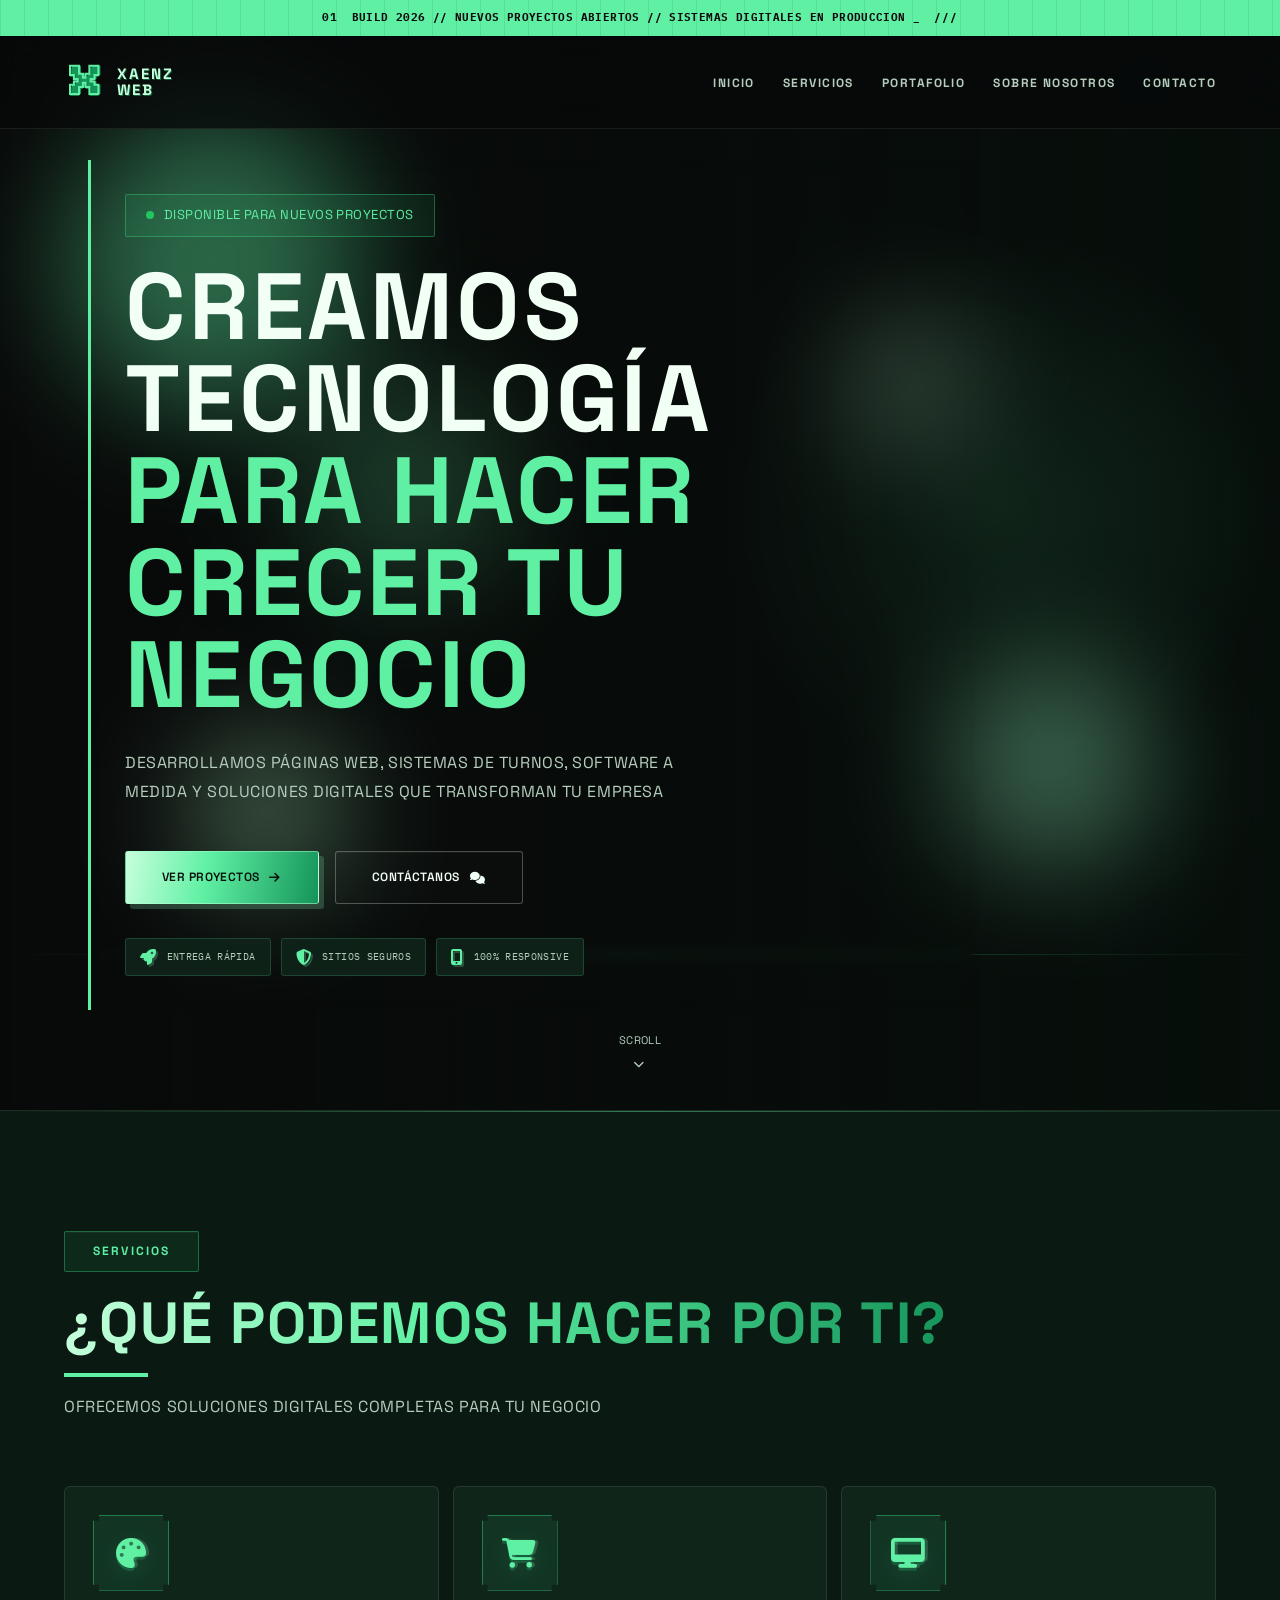
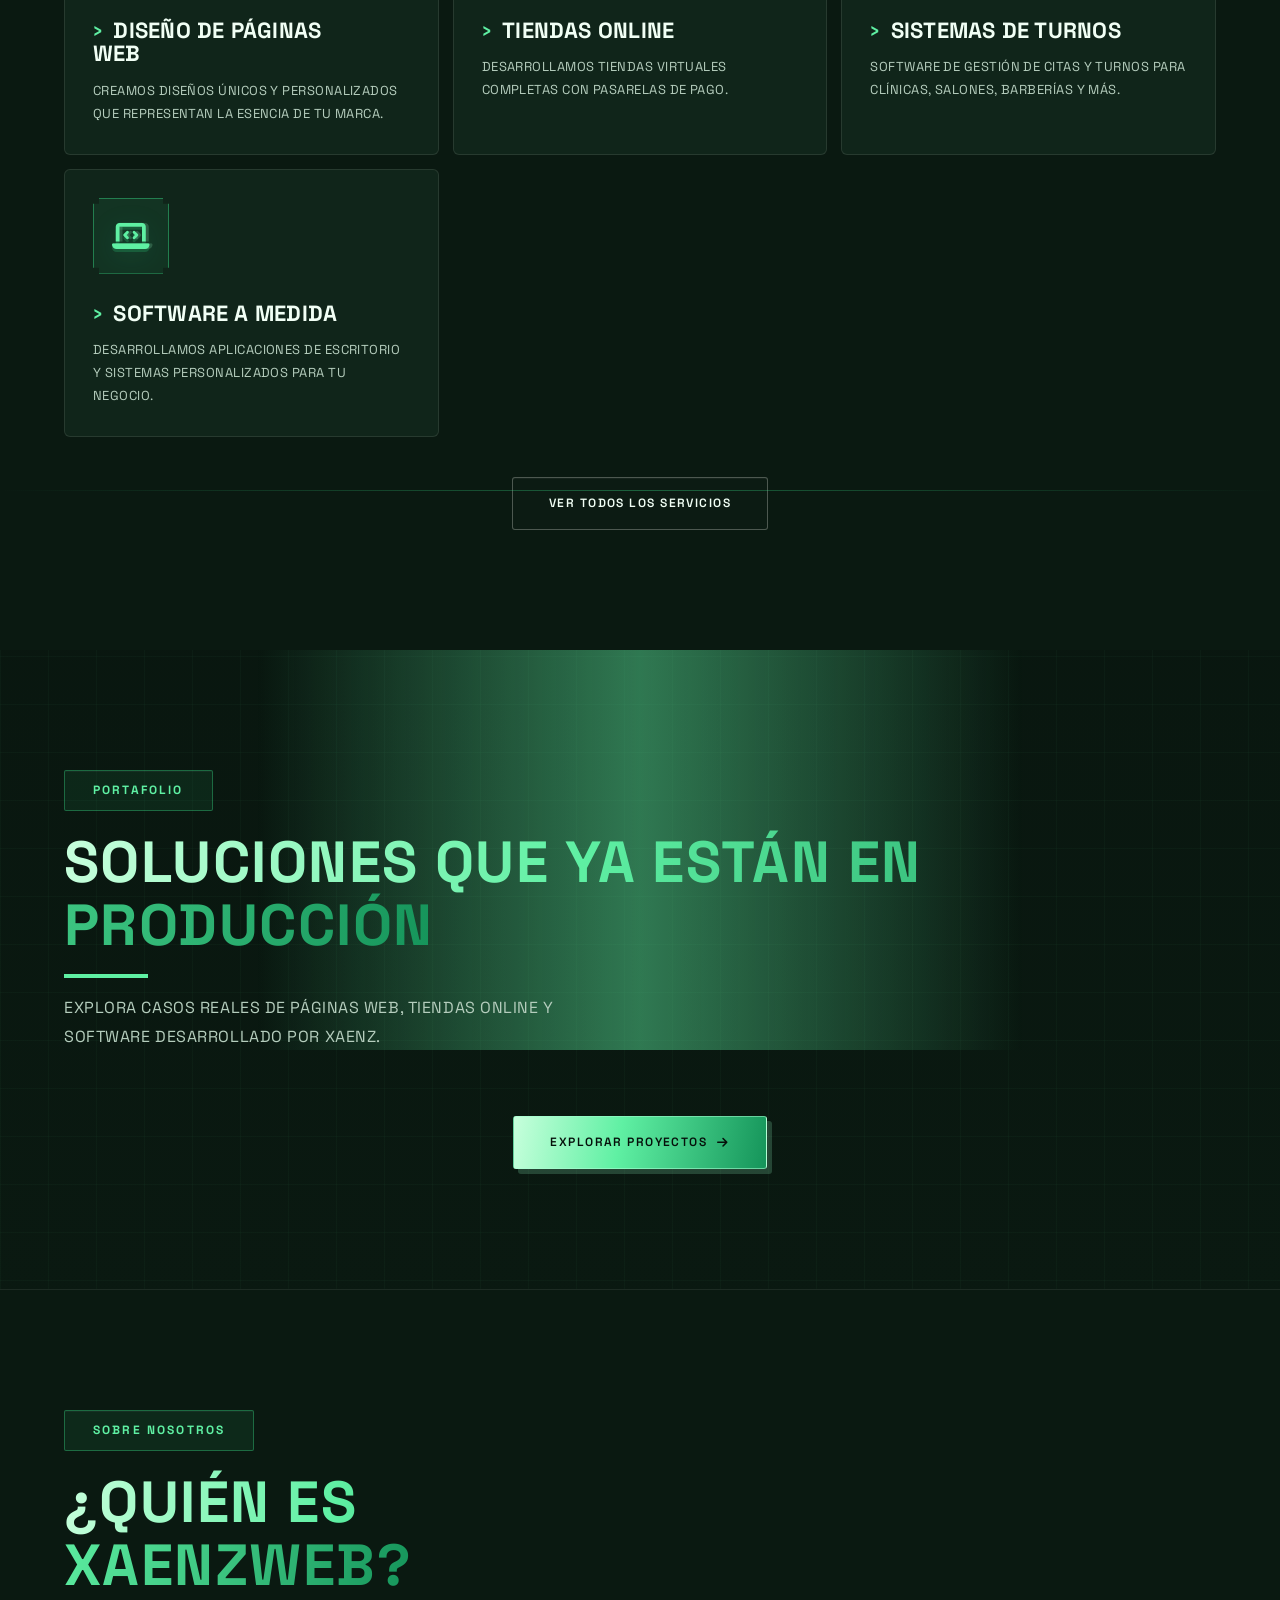
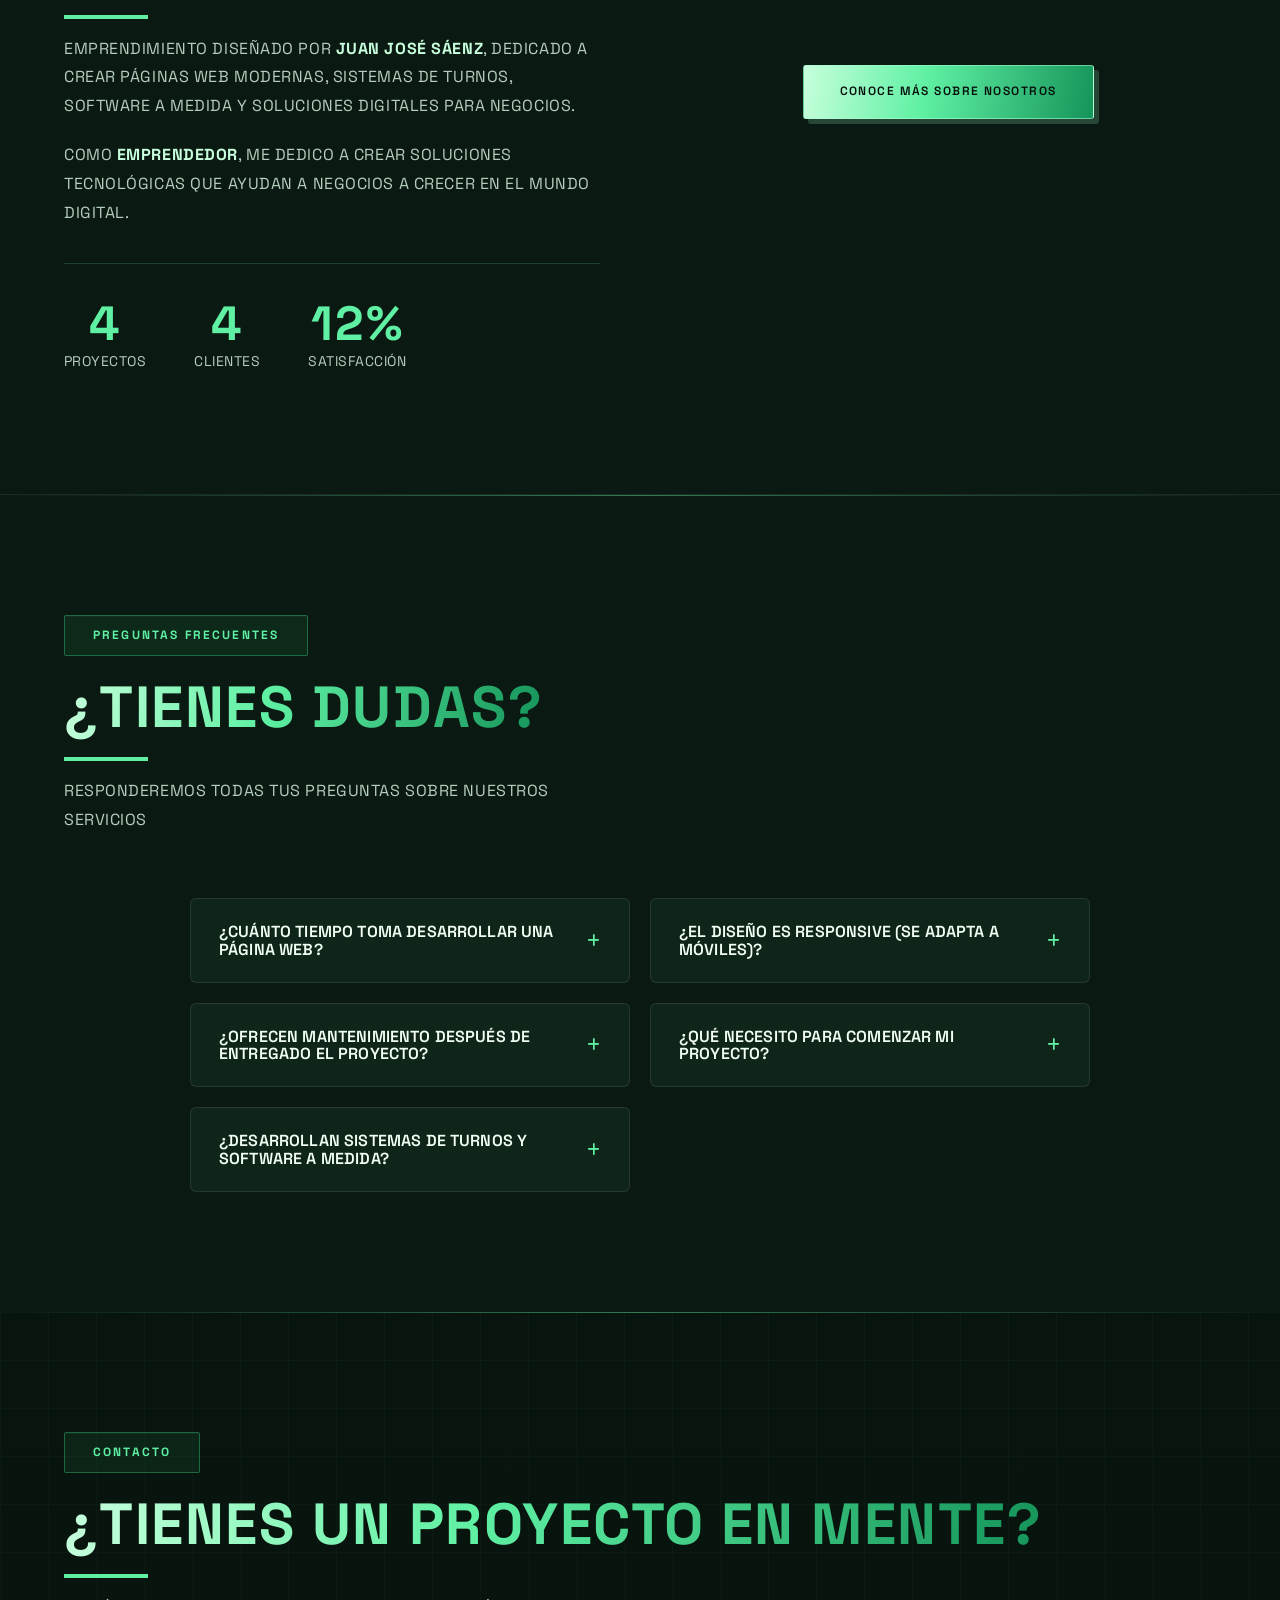
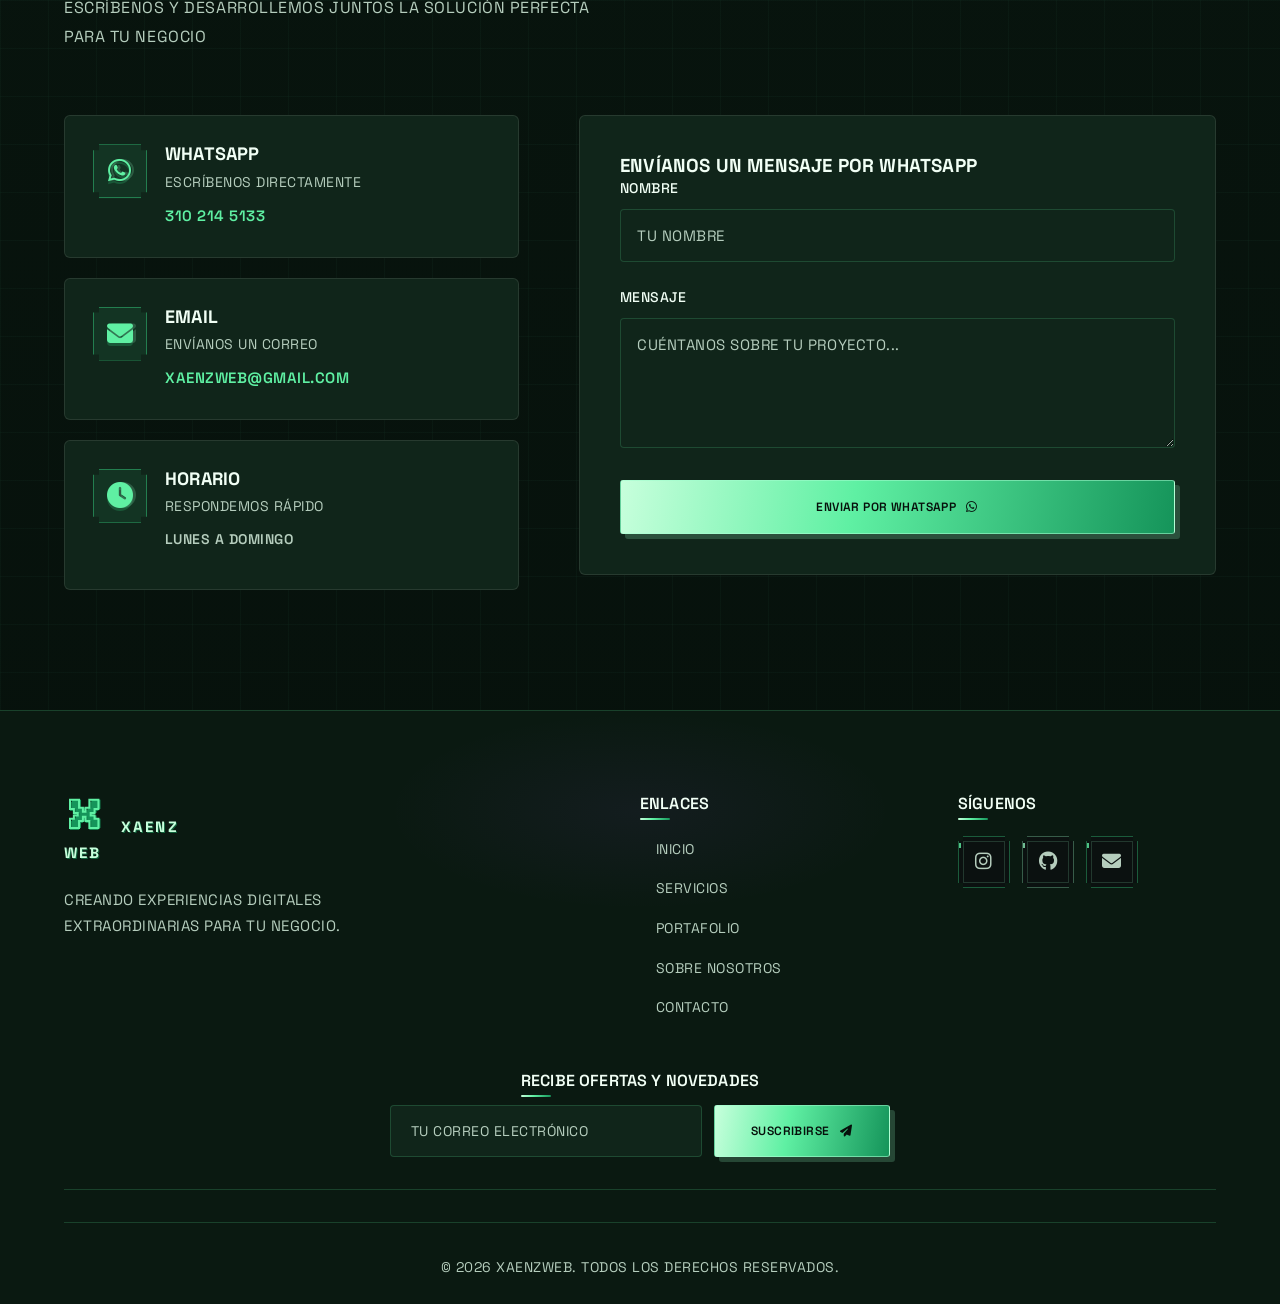
==== commit fae297b2: "Add files via upload" ====
--- a/index.html
+++ b/index.html
@@ -15,16 +15,16 @@
     <link rel="icon" type="image/png" href="marca.png">
     <link rel="preconnect" href="https://fonts.googleapis.com">
     <link rel="preconnect" href="https://fonts.gstatic.com" crossorigin>
-    <link href="https://fonts.googleapis.com/css2?family=Outfit:wght@300;400;500;600;700&display=swap" rel="stylesheet">
+    <link href="https://fonts.googleapis.com/css2?family=IBM+Plex+Mono:wght@500;600&family=Press+Start+2P&family=Inter:wght@400;500;600;700;800&family=Space+Grotesk:wght@500;600;700&display=swap" rel="stylesheet">
     <link rel="stylesheet" href="styles.css">
     <link rel="stylesheet" href="https://cdnjs.cloudflare.com/ajax/libs/font-awesome/6.4.0/css/all.min.css">
 </head>
 <body>
+    <div class="announcement-bar"><span>BUILD 2026 // NUEVOS PROYECTOS ABIERTOS // SISTEMAS DIGITALES EN PRODUCCION</span></div>
     <!-- Header -->
     <header class="header" id="header">
         <nav class="navbar">
             <a href="index.html" class="logo">
-                <img src="marca.png" alt="Xaenz Digital">
             </a>
             <ul class="nav-menu" id="nav-menu">
                 <li><a href="index.html" class="nav-link active">Inicio</a></li>
@@ -139,83 +139,16 @@
         </div>
     </section>
 
-   <!-- Portafolio Preview -->
-<section class="portfolio" id="portafolio">
+   <!-- Portafolio CTA -->
+<section class="portfolio portfolio-teaser" id="portafolio">
     <div class="container">
         <div class="section-header">
-            <span class="section-tag">Proyectos</span>
-            <h2 class="section-title"><span>Lo que hemos creado</span></h2>
-            <p class="section-subtitle">Páginas web, sistemas y software desarrollados para nuestros clientes</p>
-        </div>
-        <div class="portfolio-filters">
-            <button class="filter-btn active" data-filter="all">Todos</button>
-            <button class="filter-btn" data-filter="web">Páginas Web</button>
-            <button class="filter-btn" data-filter="software">Software</button>
-            <button class="filter-btn" data-filter="tienda">Tiendas Online</button>
-        </div>
-        <div class="portfolio-grid">
-            <!-- Tarjeta 1: GNSS -->
-            <div class="portfolio-card" data-aos="fade-up" data-category="web">
-                <div class="portfolio-image">
-                    <img src="gnss.png" alt="Topografía GGSS">
-                    <div class="portfolio-overlay">
-                        <span class="project-type">Página Web</span>
-                    </div>
-                </div>
-                <div class="portfolio-info">
-                    <h3>Topografía GNSS</h3>
-                    <p>Página web corporativa para empresa de topografía y servicios geográficos</p>
-                    <a href="https://www-xaenz.github.io/GNSS/" target="_blank" class="btn-project">Ver proyecto <i class="fas fa-external-link-alt"></i></a>
-                </div>
-            </div>
-            
-            <!-- Tarjeta 2: PureBeauty -->
-            <div class="portfolio-card" data-aos="fade-up" data-aos-delay="100" data-category="tienda">
-                <div class="portfolio-image">
-                    <img src="purebeauty.png" alt="PureBeauty">
-                    <div class="portfolio-overlay">
-                        <span class="project-type">Tienda Online</span>
-                    </div>
-                </div>
-                <div class="portfolio-info">
-                    <h3>PureBeauty</h3>
-                    <p>Sitio web elegante para centro de belleza con servicios y precios</p>
-                    <a href="https://www-xaenz.github.io/PUREBEAUTY/" target="_blank" class="btn-project">Ver proyecto <i class="fas fa-external-link-alt"></i></a>
-                </div>
-            </div>
-            
-            <!-- Tarjeta 3: Ezentia -->
-            <div class="portfolio-card" data-aos="fade-up" data-aos-delay="200" data-category="tienda">
-                <div class="portfolio-image">
-                    <img src="ezentiaPagina.png" alt="Ezentia">
-                    <div class="portfolio-overlay">
-                        <span class="project-type">Tienda Online</span>
-                    </div>
-                </div>
-                <div class="portfolio-info">
-                    <h3>Ezentia</h3>
-                    <p>Catálogo web para tienda de perfumes exclusivos y fragancias</p>
-                    <a href="https://www-xaenz.github.io/EZENTIA/" target="_blank" class="btn-project">Ver proyecto <i class="fas fa-external-link-alt"></i></a>
-                </div>
-            </div>
-
-            <!-- Tarjeta 4: SI-3 Sistema de Turnos -->
-            <div class="portfolio-card" data-aos="fade-up" data-aos-delay="300" data-category="software">
-                <div class="portfolio-image">
-                    <img src="SI3.png" alt="SI-3 Sistema de Turnos">
-                    <div class="portfolio-overlay">
-                        <span class="project-type">Software</span>
-                    </div>
-                </div>
-                <div class="portfolio-info">
-                    <h3>SI-3 Sistema de Turnos</h3>
-                    <p>Sistema de gestión de citas y turnos para clínicas, barberías y salones. Incluye panel admin y visualización en pantalla.</p>
-                    <a href="https://www-xaenz.github.io/SI-3/" target="_blank" class="btn-project">Ver proyecto <i class="fas fa-external-link-alt"></i></a>
-                </div>
-            </div>
+            <span class="section-tag">Portafolio</span>
+            <h2 class="section-title"><span>Soluciones que ya están en producción</span></h2>
+            <p class="section-subtitle">Explora casos reales de páginas web, tiendas online y software desarrollado por Xaenz.</p>
         </div>
         <div class="section-cta">
-            <a href="portafolio.html" class="btn btn-secondary">Ver todos los proyectos</a>
+            <a href="portafolio.html" class="btn btn-primary">Explorar proyectos <i class="fas fa-arrow-right"></i></a>
         </div>
     </div>
 </section>
@@ -369,7 +302,6 @@
             <div class="footer-content">
                 <div class="footer-brand">
                     <a href="index.html" class="logo">
-                        <img src="marca.png" alt="Xaenz Digital">
                     </a>
                     <p>Creando experiencias digitales extraordinarias para tu negocio.</p>
                 </div>
--- a/styles.css
+++ b/styles.css
@@ -1,38 +1,37 @@
 /* =============================================
-   XAENZ DIGITAL - Modern Purple Web Design
+   XAENZ DIGITAL - Modern Tech Design
    ============================================= */
 
 /* Variables */
 :root {
-    --primary: #a855f7;
-    --primary-dark: #9333ea;
-    --primary-light: #c084fc;
-    --secondary: #ec4899;
-    --accent: #06b6d4;
-    --dark: #0a0a0f;
-    --dark-secondary: #111118;
-    --dark-tertiary: #1a1a24;
-    --light: #fafafa;
-    --light-secondary: #a1a1aa;
-    --glass-bg: rgba(255, 255, 255, 0.025);
-    --glass-border: rgba(255, 255, 255, 0.06);
-    --gradient-primary: linear-gradient(135deg, #a855f7 0%, #ec4899 100%);
-    --gradient-glow: radial-gradient(circle at 50% 50%, rgba(168, 85, 247, 0.3) 0%, transparent 60%);
-    --shadow-glow: 0 0 60px rgba(168, 85, 247, 0.3);
-    --radius-sm: 8px;
-    --radius-md: 16px;
-    --radius-lg: 28px;
-    --transition: all 0.4s cubic-bezier(0.4, 0, 0.2, 1);
-    --font-display: 'Outfit', sans-serif;
+    --primary: #6ee7b7;
+    --primary-dark: #2ec98d;
+    --primary-light: #d9fff0;
+    --secondary: #84d8ff;
+    --accent: #a7f3d0;
+    --dark: #050b0a;
+    --dark-secondary: #0b1413;
+    --dark-tertiary: #111b1a;
+    --dark-quaternary: #172622;
+    --light: #f3f8f6;
+    --light-secondary: #bfd0cb;
+    --muted: #7a8e88;
+    --glass-bg: rgba(13, 22, 20, 0.78);
+    --glass-border: rgba(136, 255, 207, 0.12);
+    --gradient-primary: linear-gradient(135deg, #7ef0c9 0%, #36d399 38%, #9fe7ff 100%);
+    --gradient-glow: radial-gradient(circle at center, rgba(54, 211, 153, 0.24) 0%, rgba(133, 216, 255, 0.12) 26%, transparent 72%);
+    --shadow-glow: 0 10px 30px rgba(7, 16, 14, 0.9), 0 0 0 1px rgba(126, 240, 201, 0.08);
+    --radius-sm: 12px;
+    --radius-md: 20px;
+    --radius-lg: 30px;
+    --transition: all 0.35s cubic-bezier(0.4, 0, 0.2, 1);
+    --font-body: 'Inter', 'Segoe UI', sans-serif;
+    --font-display: 'Space Grotesk', 'Inter', sans-serif;
 }
 
 /* Custom Scrollbar */
 ::-webkit-scrollbar {
     width: 10px;
-}
-
-::-webkit-scrollbar-track {
-    background: var(--dark-secondary);
 }
 
 ::-webkit-scrollbar-thumb {
@@ -63,28 +62,91 @@
 }
 
 body {
-    font-family: var(--font-display);
-    background: var(--dark);
+    font-family: var(--font-body);
+    background:
+        radial-gradient(circle at 15% 10%, rgba(110, 231, 183, 0.12), transparent 22%),
+        radial-gradient(circle at 85% 12%, rgba(132, 216, 255, 0.1), transparent 24%),
+        linear-gradient(180deg, #050b0a 0%, #07110f 18%, #0b1413 42%, #060d0d 100%);
     color: var(--light);
     line-height: 1.6;
     overflow-x: hidden;
     position: relative;
-}
-
-/* Subtle grid pattern background */
+    letter-spacing: -0.01em;
+}
+
+h1, h2, h3, h4, h5, h6,
+.nav-link,
+.btn,
+.section-tag,
+.filter-btn,
+.logo,
+.footer h4,
+.contact-card h3,
+.portfolio-info h3,
+.service-card h3 {
+    font-family: var(--font-display);
+    letter-spacing: 0.01em;
+    text-transform: uppercase;
+}
+
+h1, h2, h3, h4, h5, h6 {
+    font-weight: 800;
+    line-height: 1.08;
+}
+
+.hero-title,
+.section-title,
+.page-header h1 {
+    letter-spacing: 0.025em;
+}
+
+.hero-title .accent,
+.section-title span {
+    letter-spacing: 0.025em;
+}
+
 body::before {
     content: '';
     position: fixed;
-    top: 0;
-    left: 0;
+    inset: 0;
+    background:
+        linear-gradient(rgba(132, 255, 197, 0.02) 1px, transparent 1px),
+        linear-gradient(90deg, rgba(132, 255, 197, 0.02) 1px, transparent 1px);
+    background-size: 26px 26px;
+    pointer-events: none;
+    z-index: 0;
+}
+
+body::after {
+    content: '';
+    position: fixed;
+    inset: 0;
+    background: linear-gradient(180deg, rgba(4, 14, 10, 0.25), rgba(4, 14, 10, 0.8));
+    pointer-events: none;
+    z-index: 0;
+}
+
+.code-background {
+    position: fixed;
+    inset: 0;
+    overflow: hidden;
+    pointer-events: none;
+    z-index: 0;
+    opacity: 0.95;
+    filter: saturate(1.3);
+    background: rgba(5, 17, 12, 0.12);
+}
+
+.code-background canvas {
+    display: block;
     width: 100%;
     height: 100%;
-    background-image: 
-        linear-gradient(rgba(168, 85, 247, 0.03) 1px, transparent 1px),
-        linear-gradient(90deg, rgba(168, 85, 247, 0.03) 1px, transparent 1px);
-    background-size: 50px 50px;
-    pointer-events: none;
-    z-index: -1;
+    image-rendering: pixelated;
+}
+
+body > * {
+    position: relative;
+    z-index: 1;
 }
 
 a {
@@ -116,20 +178,21 @@
 .section-tag {
     display: inline-block;
     padding: 10px 28px;
-    background: rgba(168, 85, 247, 0.1);
-    border: 1px solid rgba(168, 85, 247, 0.2);
-    border-radius: 50px;
+    background: rgba(62, 207, 142, 0.08);
+    border: 1px solid rgba(62, 207, 142, 0.18);
+    border-radius: 999px;
     font-size: 12px;
-    font-weight: 600;
+    font-weight: 700;
     color: var(--primary-light);
     text-transform: uppercase;
-    letter-spacing: 3px;
+    letter-spacing: 0.18em;
     margin-bottom: 20px;
+    box-shadow: inset 0 1px 0 rgba(255,255,255,0.04);
 }
 
 .section-title {
     font-size: clamp(36px, 5.5vw, 56px);
-    font-weight: 700;
+    font-weight: 800;
     margin-bottom: 16px;
     color: var(--light);
 }
@@ -162,45 +225,48 @@
     transition: var(--transition);
     border: none;
     font-family: var(--font-display);
-    letter-spacing: 0.5px;
+    letter-spacing: 0.08em;
 }
 
 .btn-primary {
     background: var(--gradient-primary);
-    color: white;
-    box-shadow: 0 4px 24px rgba(168, 85, 247, 0.3);
+    color: #05130d;
+    box-shadow: 0 10px 28px rgba(54, 211, 153, 0.28);
+    border: 1px solid rgba(166, 255, 210, 0.55);
 }
 
 .btn-primary:hover {
-    transform: translateY(-3px);
-    box-shadow: 0 8px 40px rgba(168, 85, 247, 0.5);
+    transform: translateY(-2px);
+    box-shadow: 0 15px 32px rgba(54, 211, 153, 0.36);
 }
 
 .btn-secondary {
-    background: transparent;
+    background: rgba(255, 255, 255, 0.01);
     color: var(--light);
-    border: 1.5px solid rgba(255, 255, 255, 0.15);
+    border: 1px solid rgba(255, 255, 255, 0.14);
+    box-shadow: inset 0 1px 0 rgba(255,255,255,0.04);
 }
 
 .btn-secondary:hover {
-    border-color: var(--primary-light);
+    border-color: rgba(62, 207, 142, 0.35);
     color: var(--primary-light);
-    background: rgba(168, 85, 247, 0.1);
+    background: rgba(62, 207, 142, 0.06);
 }
 
 /* Glass Card */
 .glass-card {
-    background: var(--glass-bg);
-    border: 1px solid var(--glass-border);
+    background: linear-gradient(180deg, rgba(17, 27, 26, 0.92), rgba(11, 18, 17, 0.78));
+    border: 1px solid rgba(145, 255, 207, 0.12);
     border-radius: var(--radius-md);
     transition: var(--transition);
+    box-shadow: inset 0 1px 0 rgba(255,255,255,0.03), 0 18px 30px rgba(0,0,0,0.15);
 }
 
 .glass-card:hover {
-    background: rgba(255, 255, 255, 0.04);
-    border-color: rgba(168, 85, 247, 0.2);
-    transform: translateY(-8px);
-    box-shadow: var(--shadow-glow);
+    background: linear-gradient(180deg, rgba(18, 28, 25, 0.98), rgba(10, 17, 16, 0.84));
+    border-color: rgba(126, 240, 201, 0.2);
+    transform: translateY(-6px);
+    box-shadow: 0 26px 42px rgba(0,0,0,0.22), 0 0 0 1px rgba(126,240,201,0.08);
 }
 
 /* =============================================
@@ -208,7 +274,7 @@
    ============================================= */
 .header {
     position: fixed;
-    top: 0;
+    top: 36px;
     left: 0;
     right: 0;
     z-index: 1000;
@@ -217,12 +283,57 @@
     background: transparent;
 }
 
+.announcement-bar {
+    position: fixed;
+    top: 0;
+    left: 0;
+    right: 0;
+    z-index: 1100;
+    min-height: 36px;
+    display: flex;
+    align-items: center;
+    justify-content: center;
+    gap: 14px;
+    padding: 8px 20px;
+    overflow: hidden;
+    background: #07110f;
+    border-bottom: 1px solid rgba(126, 240, 201, 0.16);
+    color: var(--light-secondary);
+    font-family: 'IBM Plex Mono', 'Courier New', monospace;
+    font-size: 11px;
+    font-weight: 500;
+    letter-spacing: 0.08em;
+    text-transform: uppercase;
+}
+
+.announcement-bar::before {
+    content: '01';
+    color: var(--primary);
+    font-weight: 700;
+}
+
+.announcement-bar::after {
+    content: '///';
+    color: var(--secondary);
+    font-weight: 700;
+}
+
+.announcement-bar span {
+    white-space: nowrap;
+    animation: announcementPulse 3s ease-in-out infinite;
+}
+
+@keyframes announcementPulse {
+    0%, 100% { opacity: 0.68; }
+    50% { opacity: 1; }
+}
+
 .header.scrolled {
-    background: rgba(10, 10, 15, 0.95);
-    border-bottom: 1px solid var(--glass-border);
+    background: rgba(7, 12, 11, 0.8);
+    border-bottom: 1px solid rgba(148, 255, 210, 0.1);
     padding: 12px 0;
-    backdrop-filter: blur(20px);
-    box-shadow: 0 4px 30px rgba(0, 0, 0, 0.3);
+    backdrop-filter: blur(18px);
+    box-shadow: 0 12px 30px rgba(0, 0, 0, 0.28);
 }
 
 .navbar {
@@ -259,7 +370,7 @@
 
 .nav-link {
     font-size: 15px;
-    font-weight: 500;
+    font-weight: 700;
     color: var(--light-secondary);
     transition: var(--transition);
     position: relative;
@@ -268,12 +379,13 @@
 .nav-link::after {
     content: '';
     position: absolute;
-    bottom: -4px;
+    bottom: -5px;
     left: 0;
     width: 0;
     height: 2px;
     background: var(--gradient-primary);
     transition: var(--transition);
+    border-radius: 999px;
 }
 
 .nav-link:hover,
@@ -325,9 +437,10 @@
     position: relative;
     padding: 140px 24px 100px;
     overflow: hidden;
-    background: 
-        radial-gradient(ellipse 80% 50% at 50% -20%, rgba(168, 85, 247, 0.25) 0%, transparent 50%),
-        radial-gradient(ellipse 60% 50% at 80% 100%, rgba(236, 72, 153, 0.15) 0%, transparent 50%);
+    background:
+        radial-gradient(ellipse 80% 50% at 50% -20%, rgba(62, 207, 142, 0.2) 0%, transparent 48%),
+        radial-gradient(ellipse 60% 50% at 80% 100%, rgba(59, 130, 246, 0.1) 0%, transparent 50%),
+        linear-gradient(180deg, rgba(5, 12, 10, 0.72) 0%, rgba(6, 15, 14, 0.2) 100%);
 }
 
 .hero::before {
@@ -337,7 +450,7 @@
     left: 20%;
     width: 300px;
     height: 300px;
-    background: radial-gradient(circle, rgba(168, 85, 247, 0.4) 0%, transparent 70%);
+    background: radial-gradient(circle, rgba(103, 241, 161, 0.35) 0%, transparent 70%);
     filter: blur(60px);
     animation: pulse 6s ease-in-out infinite;
 }
@@ -349,7 +462,7 @@
     right: 15%;
     width: 250px;
     height: 250px;
-    background: radial-gradient(circle, rgba(236, 72, 153, 0.3) 0%, transparent 70%);
+    background: radial-gradient(circle, rgba(34, 211, 238, 0.25) 0%, transparent 70%);
     filter: blur(50px);
     animation: pulse 8s ease-in-out infinite reverse;
 }
@@ -403,9 +516,18 @@
     }
 }
 
+.hero-content {
+    background: rgba(10, 17, 16, 0.55);
+    border: 1px solid rgba(120, 255, 192, 0.12);
+    border-radius: 26px;
+    padding: 34px 28px 28px;
+    backdrop-filter: blur(6px);
+    box-shadow: inset 0 1px 0 rgba(255,255,255,0.04), 0 18px 60px rgba(0,0,0,0.18);
+}
+
 .hero-title {
     font-size: clamp(38px, 7vw, 72px);
-    font-weight: 700;
+    font-weight: 800;
     line-height: 1.05;
     margin-bottom: 28px;
     letter-spacing: -1.5px;
@@ -416,11 +538,12 @@
 }
 
 .hero-title .accent {
-    background: var(--gradient-primary);
+    background: linear-gradient(135deg, #b8ffe0 0%, #6fe8aa 22%, #3ecf8e 50%, #c9ffe0 100%);
     -webkit-background-clip: text;
     -webkit-text-fill-color: transparent;
     background-clip: text;
     position: relative;
+    text-shadow: 0 0 30px rgba(62, 207, 142, 0.2);
 }
 
 .hero-title .accent::after {
@@ -666,7 +789,7 @@
 
 .service-card:hover {
     transform: translateY(-8px);
-    box-shadow: 0 20px 40px rgba(0, 0, 0, 0.3);
+    box-shadow: 0 26px 48px rgba(0, 0, 0, 0.26);
 }
 
 .service-card::before {
@@ -687,39 +810,41 @@
 }
 
 .service-icon {
-    width: 72px;
-    height: 72px;
+    width: 76px;
+    height: 76px;
     display: flex;
     align-items: center;
     justify-content: center;
-    background: rgba(168, 85, 247, 0.1);
-    border-radius: var(--radius-md);
+    background: linear-gradient(135deg, rgba(126, 240, 201, 0.15), rgba(132, 216, 255, 0.08));
+    border-radius: 18px;
     margin-bottom: 28px;
-    border: 1px solid rgba(168, 85, 247, 0.15);
+    border: 1px solid rgba(126, 240, 201, 0.18);
     transition: all 0.5s cubic-bezier(0.4, 0, 0.2, 1);
+    box-shadow: inset 0 1px 0 rgba(255,255,255,0.08);
 }
 
 .service-card:hover .service-icon {
     background: var(--gradient-primary);
     border-color: transparent;
-    transform: scale(1.1) rotate(5deg);
-    box-shadow: 0 10px 30px rgba(168, 85, 247, 0.3);
+    transform: scale(1.08) rotate(-4deg);
+    box-shadow: 0 14px 24px rgba(54, 211, 153, 0.2);
 }
 
 .service-icon i {
-    font-size: 32px;
+    font-size: 30px;
     color: var(--primary-light);
+    filter: drop-shadow(0 6px 12px rgba(16, 185, 129, 0.18));
     transition: all 0.5s cubic-bezier(0.4, 0, 0.2, 1);
 }
 
 .service-card:hover .service-icon i {
     color: white;
-    transform: scale(1.1);
+    transform: scale(1.08);
 }
 
 .service-card h3 {
     font-size: 22px;
-    font-weight: 600;
+    font-weight: 800;
     margin-bottom: 14px;
     transition: var(--transition);
 }
@@ -764,23 +889,23 @@
 
 .filter-btn {
     padding: 12px 24px;
-    background: var(--glass-bg);
-    border: 1px solid var(--glass-border);
-    border-radius: 50px;
+    background: rgba(18, 28, 25, 0.8);
+    border: 1px solid rgba(150, 255, 210, 0.12);
+    border-radius: 999px;
     color: var(--light-secondary);
     font-family: var(--font-display);
     font-size: 14px;
-    font-weight: 500;
+    font-weight: 600;
     cursor: pointer;
     transition: var(--transition);
 }
 
 .filter-btn:hover,
 .filter-btn.active {
-    background: var(--gradient-primary);
-    border-color: transparent;
-    color: white;
-    box-shadow: 0 4px 20px rgba(168, 85, 247, 0.4);
+    background: linear-gradient(135deg, rgba(62, 207, 142, 0.2), rgba(62, 207, 142, 0.08));
+    border-color: rgba(62, 207, 142, 0.32);
+    color: var(--light);
+    box-shadow: inset 0 1px 0 rgba(255,255,255,0.06), 0 0 0 1px rgba(62, 207, 142, 0.12);
 }
 
 .portfolio-grid {
@@ -792,13 +917,14 @@
 .portfolio-card {
     overflow: hidden;
     padding: 0;
-    background: var(--dark-secondary);
-    border: 1px solid var(--glass-border);
+    background: linear-gradient(180deg, rgba(10, 17, 16, 0.82), rgba(9, 15, 14, 0.9));
+    border: 1px solid rgba(130, 255, 196, 0.12);
     border-radius: var(--radius-md);
     position: relative;
     transition: all 0.4s ease;
     opacity: 1;
     transform: translateY(0);
+    box-shadow: inset 0 1px 0 rgba(255,255,255,0.03);
 }
 
 .portfolio-card.hidden {
@@ -826,7 +952,7 @@
 
 .portfolio-card:hover {
     transform: translateY(-8px);
-    box-shadow: 0 20px 60px rgba(168, 85, 247, 0.15);
+    box-shadow: 0 22px 52px rgba(0,0,0,0.25), 0 0 0 1px rgba(126, 240, 201, 0.08);
 }
 
 .portfolio-image {
@@ -869,13 +995,13 @@
 .portfolio-overlay .project-type {
     background: var(--gradient-primary);
     color: white;
-    padding: 6px 16px;
+    padding: 7px 16px;
     border-radius: 50px;
     font-size: 11px;
     font-weight: 600;
     text-transform: uppercase;
     letter-spacing: 1px;
-    box-shadow: 0 4px 15px rgba(168, 85, 247, 0.4);
+    box-shadow: 0 8px 20px rgba(54, 211, 153, 0.25);
 }
 
 .portfolio-image::after {
@@ -914,7 +1040,7 @@
 
 .portfolio-info h3 {
     font-size: 22px;
-    font-weight: 600;
+    font-weight: 800;
     margin-bottom: 8px;
     transition: var(--transition);
 }
@@ -1038,19 +1164,19 @@
 }
 
 .about-icon {
-    width: 60px;
-    height: 60px;
+    width: 66px;
+    height: 66px;
     margin: 0 auto 20px;
     display: flex;
     align-items: center;
     justify-content: center;
-    background: rgba(168, 85, 247, 0.1);
-    border-radius: var(--radius-sm);
-    border: 1px solid rgba(168, 85, 247, 0.15);
+    background: linear-gradient(135deg, rgba(126, 240, 201, 0.14), rgba(132, 216, 255, 0.08));
+    border-radius: 18px;
+    border: 1px solid rgba(126, 240, 201, 0.18);
 }
 
 .about-icon i {
-    font-size: 26px;
+    font-size: 24px;
     color: var(--primary-light);
 }
 
@@ -1104,25 +1230,26 @@
     background: var(--dark-secondary);
     border: 1px solid var(--glass-border);
     border-radius: var(--radius-md);
+    box-shadow: inset 0 1px 0 rgba(255,255,255,0.02);
 }
 
 .contact-card i {
     font-size: 26px;
     color: var(--primary-light);
     flex-shrink: 0;
-    width: 48px;
-    height: 48px;
+    width: 54px;
+    height: 54px;
     display: flex;
     align-items: center;
     justify-content: center;
-    background: rgba(168, 85, 247, 0.1);
-    border-radius: var(--radius-sm);
-    border: 1px solid rgba(168, 85, 247, 0.15);
+    background: linear-gradient(135deg, rgba(126, 240, 201, 0.14), rgba(132, 216, 255, 0.08));
+    border-radius: 16px;
+    border: 1px solid rgba(126, 240, 201, 0.18);
 }
 
 .contact-card h3 {
     font-size: 18px;
-    font-weight: 600;
+    font-weight: 800;
     margin-bottom: 6px;
 }
 
@@ -1972,9 +2099,10 @@
 .cta {
     padding: 120px 0;
     text-align: center;
-    background: var(--dark-secondary);
+    background: linear-gradient(180deg, rgba(10, 17, 16, 0.8), rgba(8, 13, 12, 1));
     position: relative;
     overflow: hidden;
+    border-top: 1px solid rgba(146, 255, 205, 0.08);
 }
 
 .cta .btn {
@@ -2129,3 +2257,952 @@
     line-height: 1.7;
     margin: 0;
 }
+
+.code-lines {
+    position: absolute;
+    inset: 0;
+    overflow: hidden;
+    opacity: 0.42;
+    counter-reset: code-line;
+    pointer-events: none;
+    font: 600 12px/1 'IBM Plex Mono', 'Courier New', monospace;
+    color: var(--primary);
+}
+
+.code-lines span {
+    position: absolute;
+    left: -24%;
+    top: calc(12% + (var(--line-index) * 14%));
+    counter-increment: code-line;
+    white-space: nowrap;
+    animation: codeDrift calc(14s + (var(--line-index) * 1.5s)) linear infinite;
+    animation-delay: calc(var(--line-index) * -2.5s);
+}
+
+.code-lines span:nth-child(even) {
+    color: var(--secondary);
+}
+
+.code-lines span:nth-child(3n) {
+    color: var(--primary-light);
+}
+
+body > .code-background {
+    position: fixed;
+    inset: 0;
+    z-index: 0 !important;
+    opacity: 1;
+    pointer-events: none;
+}
+
+.code-background canvas {
+    opacity: 0.78;
+}
+
+.code-lines span::before {
+    content: '0' counter(code-line) ' '; 
+    color: rgba(8, 9, 9, 0.62);
+}
+
+@keyframes codeDrift {
+    from { transform: translateX(0); }
+    to { transform: translateX(150vw); }
+}
+
+.hero::after,
+.services::after,
+.portfolio::after {
+    height: 1px;
+    width: 100%;
+    left: 0;
+    right: auto;
+    bottom: 14%;
+    background: linear-gradient(90deg, transparent, rgba(57, 229, 140, 0.35), transparent);
+    filter: none;
+    animation: scanline 7s ease-in-out infinite;
+}
+
+@keyframes scanline {
+    0%, 100% { opacity: 0; transform: translateY(-30px); }
+    50% { opacity: 1; transform: translateY(30px); }
+}
+
+.service-card,
+.portfolio-card,
+.about-card,
+.contact-card {
+    position: relative;
+    isolation: isolate;
+}
+
+.service-card::after,
+.portfolio-card::after,
+.about-card::after,
+.contact-card::after {
+    content: '';
+    position: absolute;
+    inset: 0;
+    z-index: -1;
+    background: linear-gradient(115deg, transparent 20%, rgba(255,255,255,0.08) 45%, transparent 70%);
+    transform: translateX(-120%);
+    transition: transform 0.8s ease;
+    pointer-events: none;
+}
+
+.service-card:hover::after,
+.portfolio-card:hover::after,
+.about-card:hover::after,
+.contact-card:hover::after {
+    transform: translateX(120%);
+}
+
+@media (prefers-reduced-motion: reduce) {
+    .code-lines span,
+    .hero::after,
+    .services::after,
+    .portfolio::after {
+        animation: none;
+    }
+}
+
+/* =============================================
+   PIXEL ICON SYSTEM
+   ============================================= */
+.service-icon,
+.about-icon,
+.contact-card i,
+.social-links a,
+.trust-badge i,
+.portfolio-placeholder i {
+    image-rendering: pixelated;
+}
+
+.service-icon,
+.about-icon,
+.contact-card i {
+    position: relative;
+    border-radius: 0;
+    clip-path: polygon(0 6px, 6px 6px, 6px 0, calc(100% - 6px) 0, calc(100% - 6px) 6px, 100% 6px, 100% calc(100% - 6px), calc(100% - 6px) calc(100% - 6px), calc(100% - 6px) 100%, 6px 100%, 6px calc(100% - 6px), 0 calc(100% - 6px));
+    background: #101817;
+    border: 0;
+    box-shadow: inset 0 0 0 1px rgba(57, 229, 140, 0.42), 6px 6px 0 rgba(57, 229, 140, 0.14);
+}
+
+.service-icon i,
+.about-icon i,
+.contact-card i {
+    position: relative;
+    z-index: 1;
+    font-family: 'Font Awesome 6 Free', 'IBM Plex Mono', monospace;
+    font-weight: 900;
+    text-shadow: 3px 0 0 rgba(139, 232, 181, 0.22), 0 3px 0 rgba(57, 229, 140, 0.2);
+}
+
+.service-card:hover .service-icon,
+.about-card:hover .about-icon,
+.contact-card:hover i {
+    transform: translate(-2px, -2px);
+    background: var(--primary);
+    box-shadow: 6px 6px 0 var(--secondary), inset 0 0 0 1px #06100b;
+}
+
+.service-card:hover .service-icon i,
+.about-card:hover .about-icon i,
+.contact-card:hover i {
+    color: #06100b;
+    text-shadow: none;
+}
+
+.social-links a {
+    border-radius: 0;
+    clip-path: polygon(0 4px, 4px 4px, 4px 0, calc(100% - 4px) 0, calc(100% - 4px) 4px, 100% 4px, 100% calc(100% - 4px), calc(100% - 4px) calc(100% - 4px), calc(100% - 4px) 100%, 4px 100%, 4px calc(100% - 4px), 0 calc(100% - 4px));
+    background: #101817;
+    border: 1px solid rgba(57, 229, 140, 0.3);
+    box-shadow: 4px 4px 0 rgba(57, 229, 140, 0.14);
+}
+
+.social-links a:hover {
+    background: var(--primary);
+    color: #06100b;
+    transform: translate(-2px, -2px);
+    box-shadow: 6px 6px 0 var(--secondary);
+}
+
+.trust-badge i {
+    font-family: 'Font Awesome 6 Free';
+    font-weight: 900;
+    text-shadow: 2px 2px 0 rgba(139, 232, 181, 0.25);
+}
+
+.portfolio-placeholder i {
+    filter: drop-shadow(4px 4px 0 rgba(139, 232, 181, 0.2));
+}
+
+/* Unified uppercase interface language */
+body,
+button,
+input,
+textarea,
+select {
+    text-transform: uppercase;
+}
+
+body {
+    letter-spacing: 0.025em;
+}
+
+input::placeholder,
+textarea::placeholder {
+    text-transform: uppercase;
+}
+
+/* Header typography applied site-wide */
+body,
+body button,
+body input,
+body textarea,
+body select,
+body p,
+body label,
+body a,
+body li,
+body span {
+    font-family: var(--font-display);
+    text-transform: uppercase;
+    letter-spacing: 0.035em;
+}
+
+body p,
+body .section-subtitle,
+body .hero-subtitle,
+body .contact-card p,
+body .faq-answer p {
+    line-height: 1.8;
+}
+
+body .service-card p,
+body .portfolio-info p {
+    font-family: var(--font-display);
+    font-size: 13px;
+}
+
+.announcement-bar,
+.announcement-bar span,
+.trust-badge,
+.trust-badge span,
+.btn-project {
+    font-family: 'IBM Plex Mono', monospace;
+}
+
+/* =============================================
+   SOFTWARE UI CARD DETAILS
+   ============================================= */
+.services-grid,
+.portfolio-grid {
+    counter-reset: project-card;
+}
+
+.service-card,
+.portfolio-card {
+    counter-increment: project-card;
+    overflow: hidden;
+    transition: transform 0.45s cubic-bezier(0.2, 0.8, 0.2, 1), border-color 0.35s ease, box-shadow 0.35s ease;
+}
+
+.service-card::before,
+.portfolio-card::before {
+    content: 'SYS_0' counter(project-card);
+    position: absolute;
+    top: 16px;
+    right: 18px;
+    left: auto;
+    width: auto;
+    height: auto;
+    transform: none;
+    background: none;
+    color: var(--muted);
+    font: 600 10px/1 'IBM Plex Mono', monospace;
+    letter-spacing: 0.12em;
+    border-radius: 0;
+    transition: color 0.35s ease;
+}
+
+.service-card::after,
+.portfolio-card::after {
+    opacity: 0.5;
+    background: linear-gradient(115deg, transparent 12%, rgba(255,255,255,0.12) 42%, transparent 62%);
+}
+
+.service-card:hover::before,
+.portfolio-card:hover::before {
+    color: var(--primary);
+}
+
+.service-card::marker,
+.portfolio-card::marker {
+    content: '';
+}
+
+.service-card h3,
+.portfolio-info h3 {
+    padding-right: 66px;
+}
+
+.service-card h3::before,
+.portfolio-info h3::before {
+    content: '> ';
+    color: var(--primary);
+    font-family: 'IBM Plex Mono', monospace;
+    font-size: 0.72em;
+    vertical-align: 0.08em;
+}
+
+.service-card p,
+.portfolio-info p {
+    font-family: 'IBM Plex Mono', 'Courier New', monospace;
+    font-size: 12px;
+    line-height: 1.75;
+}
+
+.service-card:hover .service-icon,
+.portfolio-card:hover .portfolio-image {
+    animation: pixelPulse 0.7s steps(2, end);
+}
+
+@keyframes pixelPulse {
+    0% { filter: brightness(1); }
+    50% { filter: brightness(1.3) saturate(1.25); }
+    100% { filter: brightness(1); }
+}
+
+.portfolio-image {
+    border-bottom: 1px solid rgba(57, 229, 140, 0.16);
+}
+
+.portfolio-image::before {
+    content: 'LIVE / 2026';
+    position: absolute;
+    bottom: 14px;
+    left: 16px;
+    z-index: 2;
+    padding: 6px 8px;
+    background: rgba(8, 9, 9, 0.82);
+    border-left: 2px solid var(--primary);
+    color: var(--primary);
+    font: 600 9px/1 'IBM Plex Mono', monospace;
+    letter-spacing: 0.1em;
+}
+
+.portfolio-info {
+    min-height: 190px;
+}
+
+.btn-project {
+    font-family: 'IBM Plex Mono', monospace;
+    font-size: 11px;
+    letter-spacing: 0.08em;
+    text-transform: uppercase;
+}
+
+/* Social icons: compact developer-tool controls */
+.social-links {
+    gap: 12px;
+}
+
+.social-links a {
+    width: 52px;
+    height: 52px;
+    border-radius: 0;
+    clip-path: polygon(0 5px, 5px 5px, 5px 0, calc(100% - 5px) 0, calc(100% - 5px) 5px, 100% 5px, 100% calc(100% - 5px), calc(100% - 5px) calc(100% - 5px), calc(100% - 5px) 100%, 5px 100%, 5px calc(100% - 5px), 0 calc(100% - 5px));
+    background: #0b1110;
+    border: 1px solid rgba(57, 229, 140, 0.35);
+    color: var(--light-secondary);
+    box-shadow: 4px 4px 0 rgba(57, 229, 140, 0.14);
+}
+
+.social-links a::before {
+    inset: 4px;
+    background: transparent;
+    border: 1px solid rgba(139, 232, 181, 0.18);
+    opacity: 1;
+}
+
+.social-links a::after {
+    content: '';
+    position: absolute;
+    top: 6px;
+    right: 6px;
+    width: 5px;
+    height: 5px;
+    background: var(--primary);
+    border-radius: 0;
+    opacity: 0.8;
+    z-index: 2;
+}
+
+.social-links a i {
+    font-size: 19px;
+    position: relative;
+    z-index: 3;
+    display: inline-block;
+    font-style: normal;
+    line-height: 1;
+    transition: transform 0.35s steps(3, end), color 0.35s ease;
+}
+
+.social-links a i.fab,
+.contact-card i.fab {
+    font-family: 'Font Awesome 6 Brands' !important;
+    font-weight: 400;
+}
+
+.social-links a i.fas,
+.contact-card i.fas {
+    font-family: 'Font Awesome 6 Free' !important;
+    font-weight: 900;
+}
+
+.social-links a i.fa-brands,
+.social-links a i.fa-solid,
+.contact-card i.fa-brands,
+.contact-card i.fa-solid {
+    display: inline-block !important;
+    visibility: visible !important;
+    opacity: 1 !important;
+}
+
+.social-fallback {
+    display: none;
+    position: relative;
+    z-index: 3;
+    font: 700 10px/1 'IBM Plex Mono', monospace;
+    letter-spacing: 0;
+}
+
+.social-links a i:empty + .social-fallback {
+    display: inline-block;
+}
+
+.social-links a:hover {
+    color: #06100b;
+    background: var(--primary);
+    border-color: var(--primary);
+    transform: translate(-3px, -3px);
+    box-shadow: 7px 7px 0 var(--secondary);
+}
+
+.social-links a:hover i {
+    transform: scale(1.15) rotate(-6deg);
+}
+
+.social-links a:nth-child(2) {
+    border-color: rgba(139, 232, 181, 0.35);
+}
+
+.social-links a:nth-child(2)::after {
+    background: var(--secondary);
+}
+
+@media (max-width: 700px) {
+    .service-card::before,
+    .portfolio-card::before {
+        top: 12px;
+        right: 14px;
+        font-size: 8px;
+    }
+
+    .service-card h3,
+    .portfolio-info h3 {
+        padding-right: 30px;
+    }
+}
+
+/* =============================================
+   XAENZ // EDITORIAL TECH SYSTEM
+   ============================================= */
+:root {
+    --primary: #5ff0a3;
+    --primary-dark: #15945a;
+    --primary-light: #c7ffdc;
+    --secondary: #8be8b5;
+    --accent: #b4ffc9;
+    --dark: #06100b;
+    --dark-secondary: #0a1911;
+    --dark-tertiary: #10251a;
+    --dark-quaternary: #173622;
+    --light: #f1fff5;
+    --light-secondary: #b5cdbd;
+    --muted: #718f7d;
+    --glass-bg: rgba(16, 37, 26, 0.86);
+    --glass-border: rgba(95, 240, 163, 0.18);
+    --gradient-primary: linear-gradient(100deg, #c7ffdc 0%, #5ff0a3 42%, #15945a 100%);
+    --gradient-glow: radial-gradient(circle at center, rgba(95, 240, 163, 0.16), transparent 68%);
+    --radius-sm: 4px;
+    --radius-md: 8px;
+    --radius-lg: 12px;
+    --shadow-glow: 0 18px 50px rgba(0, 0, 0, 0.42), 0 0 0 1px rgba(57, 229, 140, 0.12);
+}
+
+body {
+    background:
+        linear-gradient(rgba(95, 240, 163, 0.03) 1px, transparent 1px),
+        linear-gradient(90deg, rgba(95, 240, 163, 0.03) 1px, transparent 1px),
+        radial-gradient(circle at 70% 4%, rgba(95, 240, 163, 0.14), transparent 26%),
+        linear-gradient(180deg, #06100b 0%, #0a1911 48%, #06100b 100%);
+    background-size: 48px 48px, 48px 48px, auto, auto;
+}
+
+body::before {
+    background: linear-gradient(90deg, transparent 49.9%, rgba(57, 229, 140, 0.045) 50%, transparent 50.1%);
+    background-size: 160px 100%;
+}
+
+.announcement-bar {
+    background: var(--primary);
+    border-bottom: 0;
+    color: #0a0d0d;
+    font-weight: 700;
+    background-image: repeating-linear-gradient(90deg, rgba(8, 9, 9, 0.08) 0, rgba(8, 9, 9, 0.08) 1px, transparent 1px, transparent 24px);
+    background-size: 48px 100%;
+    animation: announcementGrid 2.8s linear infinite;
+}
+
+.announcement-bar::before,
+.announcement-bar::after {
+    color: #0a0d0d;
+}
+
+.announcement-bar span {
+    text-shadow: 1px 0 rgba(139, 232, 181, 0.35);
+    animation: announcementPulse 3s ease-in-out infinite, announcementDrift 4s ease-in-out infinite;
+}
+
+.announcement-bar span::after {
+    content: ' _';
+    color: #0a0d0d;
+    animation: terminalCursor 0.85s steps(2, end) infinite;
+}
+
+@keyframes announcementGrid {
+    from { background-position: 0 0; }
+    to { background-position: 48px 0; }
+}
+
+@keyframes announcementDrift {
+    0%, 100% { transform: translateX(-5px); }
+    50% { transform: translateX(5px); }
+}
+
+@keyframes terminalCursor {
+    0%, 45% { opacity: 1; }
+    46%, 100% { opacity: 0; }
+}
+
+.header {
+    background: rgba(8, 9, 9, 0.72);
+    border-bottom: 1px solid rgba(244, 246, 237, 0.08);
+    backdrop-filter: blur(14px);
+}
+
+.header.scrolled {
+    background: rgba(8, 9, 9, 0.94);
+    border-bottom-color: rgba(57, 229, 140, 0.24);
+}
+
+.logo img {
+    display: block;
+    width: 116px;
+    height: auto;
+    max-width: none;
+    filter: none;
+}
+
+.logo::before {
+    content: 'X';
+    position: relative;
+    z-index: 1;
+    display: inline-grid;
+    place-items: center;
+    width: 44px;
+    height: 44px;
+    margin-right: 9px;
+    background: transparent;
+    border: 0;
+    box-shadow: none;
+    color: transparent;
+    font: 700 31px/1 'Press Start 2P', monospace;
+    -webkit-text-stroke: 2px var(--primary);
+    text-shadow: 2px 0 0 var(--primary-dark), 0 2px 0 rgba(21, 148, 90, 0.8);
+    filter: none;
+    animation: logoGlitch 4.5s steps(2, end) infinite;
+    transition: transform 0.3s steps(3, end), filter 0.3s ease;
+}
+
+.logo::after {
+    content: 'XAENZ\A WEB';
+    white-space: pre;
+    text-align: left;
+    color: var(--primary-light);
+    font: 800 15px/1.05 var(--font-display);
+    letter-spacing: 0.14em;
+    text-shadow: 1px 1px 0 rgba(21, 148, 90, 0.6);
+    transition: color 0.3s ease;
+}
+
+.logo {
+    position: relative;
+    padding: 4px 6px 4px 0;
+    border: 0;
+    background: transparent;
+    box-shadow: none;
+    transition: border-color 0.3s ease, background 0.3s ease;
+}
+
+.logo:hover::before {
+    animation: logoGlitch 0.65s steps(2, end) infinite;
+    filter: brightness(1.12);
+}
+
+.logo:hover::after {
+    color: var(--primary);
+}
+
+.logo:hover {
+    border-color: transparent;
+    background: transparent;
+}
+
+@keyframes logoGlitch {
+    0%, 100% {
+        transform: translate(0, 0);
+        text-shadow: 2px 0 0 var(--primary-dark), 0 2px 0 rgba(21, 148, 90, 0.8);
+    }
+    20% {
+        transform: translate(-3px, 1px) skew(4deg);
+        text-shadow: 4px 0 0 var(--primary-light), -3px 0 0 var(--primary-dark);
+    }
+    40% {
+        transform: translate(3px, -1px) skew(-4deg);
+        text-shadow: -4px 0 0 var(--primary-light), 3px 0 0 var(--primary-dark);
+    }
+    60% {
+        transform: translate(-1px, 2px);
+        clip-path: inset(8% 0 55% 0);
+    }
+    80% {
+        transform: translate(2px, -2px);
+        clip-path: inset(58% 0 8% 0);
+    }
+}
+
+.nav-menu {
+    gap: 28px;
+}
+
+.nav-link {
+    font-size: 12px;
+    letter-spacing: 0.12em;
+}
+
+.nav-link::after {
+    height: 3px;
+    border-radius: 0;
+}
+
+.hero {
+    min-height: 92vh;
+    padding-top: 160px;
+    justify-content: flex-start;
+    background:
+        linear-gradient(90deg, rgba(8, 9, 9, 0.92) 0%, rgba(8, 9, 9, 0.64) 50%, rgba(8, 9, 9, 0.2) 100%),
+        radial-gradient(circle at 78% 46%, rgba(95, 240, 163, 0.16), transparent 24%),
+        #06100b;
+}
+
+.hero-content {
+    max-width: 1000px;
+    margin-left: max(24px, calc((100vw - 1152px) / 2));
+    padding: 34px 0 34px 34px;
+    text-align: left;
+    background: transparent;
+    border: 0;
+    border-left: 3px solid var(--primary);
+    border-radius: 0;
+    box-shadow: none;
+}
+
+.hero-badge,
+.section-tag {
+    border-radius: 2px;
+    background: rgba(57, 229, 140, 0.08);
+    border-color: rgba(57, 229, 140, 0.35);
+    color: var(--primary);
+}
+
+.hero-title {
+    max-width: 850px;
+    font-size: clamp(44px, 8vw, 94px);
+    line-height: 0.98;
+    letter-spacing: -0.035em;
+}
+
+.hero-title .accent {
+    background: none;
+    color: var(--primary);
+    -webkit-text-fill-color: var(--primary);
+    text-shadow: none;
+}
+
+.hero-title .accent::after {
+    display: none;
+}
+
+.hero-subtitle {
+    max-width: 560px;
+    margin-left: 0;
+    font-size: 16px;
+}
+
+.hero-buttons {
+    justify-content: flex-start;
+}
+
+.btn {
+    border-radius: 3px;
+    min-height: 52px;
+    letter-spacing: 0.12em;
+    font-size: 12px;
+}
+
+.btn-primary {
+    color: #06100b;
+    box-shadow: 5px 5px 0 rgba(139, 232, 181, 0.22);
+}
+
+.btn-primary:hover {
+    box-shadow: 2px 2px 0 rgba(139, 232, 181, 0.3);
+}
+
+.btn-secondary {
+    border-radius: 3px;
+    border-color: rgba(244, 246, 237, 0.28);
+}
+
+.trust-badges {
+    justify-content: flex-start;
+    gap: 10px;
+    margin-top: 34px;
+}
+
+.trust-badge {
+    border-radius: 3px;
+    padding: 10px 14px;
+    font-family: 'IBM Plex Mono', monospace;
+    font-size: 10px;
+    text-transform: uppercase;
+    letter-spacing: 0.06em;
+}
+
+.services,
+.about,
+.faq {
+    background: #0a1911;
+    border-top: 1px solid rgba(244, 246, 237, 0.08);
+}
+
+.services::before,
+.portfolio::before,
+.contact::before,
+.faq::before {
+    background: linear-gradient(90deg, transparent, var(--primary), transparent);
+    opacity: 0.45;
+}
+
+.section-header {
+    text-align: left;
+    position: relative;
+}
+
+.section-title {
+    font-size: clamp(34px, 5vw, 58px);
+    letter-spacing: -0.025em;
+}
+
+.section-title::after {
+    width: 84px;
+    height: 4px;
+    margin: 18px 0 0;
+    background: var(--primary);
+    border-radius: 0;
+}
+
+.section-subtitle {
+    margin-left: 0;
+    font-size: 16px;
+}
+
+.services-grid,
+.portfolio-grid {
+    gap: 14px;
+}
+
+.glass-card,
+.portfolio-card,
+.about-card,
+.contact-card,
+.faq-item,
+.contact-form {
+    border-radius: 6px;
+    background: #10251a;
+    border-color: rgba(244, 246, 237, 0.1);
+    box-shadow: none;
+}
+
+.glass-card:hover,
+.portfolio-card:hover,
+.contact-card:hover,
+.faq-item:hover {
+    border-color: var(--primary);
+    box-shadow: 8px 8px 0 rgba(57, 229, 140, 0.08);
+}
+
+.service-card,
+.portfolio-info,
+.contact-card {
+    padding: 28px;
+}
+
+.service-icon,
+.about-icon,
+.contact-card i {
+    border-radius: 4px;
+    background: rgba(57, 229, 140, 0.08);
+    border-color: rgba(57, 229, 140, 0.28);
+}
+
+.service-icon i,
+.about-icon i,
+.contact-card i,
+.trust-badge i,
+.faq-question i {
+    color: var(--primary);
+}
+
+.service-card:hover .service-icon {
+    background: var(--primary);
+    box-shadow: 6px 6px 0 rgba(139, 232, 181, 0.2);
+}
+
+.service-card:hover .service-icon i {
+    color: #06100b;
+}
+
+.portfolio-image {
+    background: #0a0d0d;
+}
+
+.portfolio-overlay .project-type {
+    border-radius: 2px;
+    background: var(--primary);
+    color: #06100b;
+    box-shadow: none;
+}
+
+.portfolio-info::before {
+    background: var(--primary);
+}
+
+.btn-project,
+.contact-link {
+    color: var(--primary);
+}
+
+.stat-number {
+    background: none;
+    -webkit-text-fill-color: var(--primary);
+    color: var(--primary);
+}
+
+.page-header {
+    padding-top: 190px;
+    background: linear-gradient(90deg, rgba(57, 229, 140, 0.08), transparent 60%), #06100b;
+    text-align: left;
+}
+
+.page-header h1 {
+    font-size: clamp(42px, 7vw, 76px);
+    color: var(--primary);
+    -webkit-text-fill-color: var(--primary);
+    background: none;
+}
+
+.cta {
+    background: var(--primary);
+    color: #06100b;
+}
+
+.cta h2,
+.cta p {
+    color: #06100b;
+}
+
+.cta .btn-primary {
+    background: #06100b;
+    color: var(--primary);
+    border-color: #06100b;
+    box-shadow: 5px 5px 0 rgba(139, 232, 181, 0.42);
+}
+
+@media (max-width: 700px) {
+    .announcement-bar {
+        justify-content: flex-start;
+        font-size: 9px;
+        padding-left: 12px;
+    }
+
+    .announcement-bar span {
+        overflow: hidden;
+        text-overflow: ellipsis;
+    }
+
+    .header {
+        top: 36px;
+    }
+
+    .hero {
+        padding-top: 142px;
+    }
+
+    .hero-content {
+        margin-left: 24px;
+        padding-left: 20px;
+    }
+
+    .hero-title {
+        font-size: clamp(40px, 13vw, 66px);
+    }
+
+    .section-header {
+        text-align: left;
+    }
+
+    .section-title {
+        font-size: clamp(32px, 10vw, 48px);
+    }
+
+    .section-title::after {
+        margin-left: 0;
+    }
+}
+
+@media (prefers-reduced-motion: reduce) {
+    .announcement-bar,
+    .announcement-bar span,
+    .announcement-bar span::after {
+        animation: none;
+    }
+
+    .logo::before {
+        animation: none;
+    }
+}
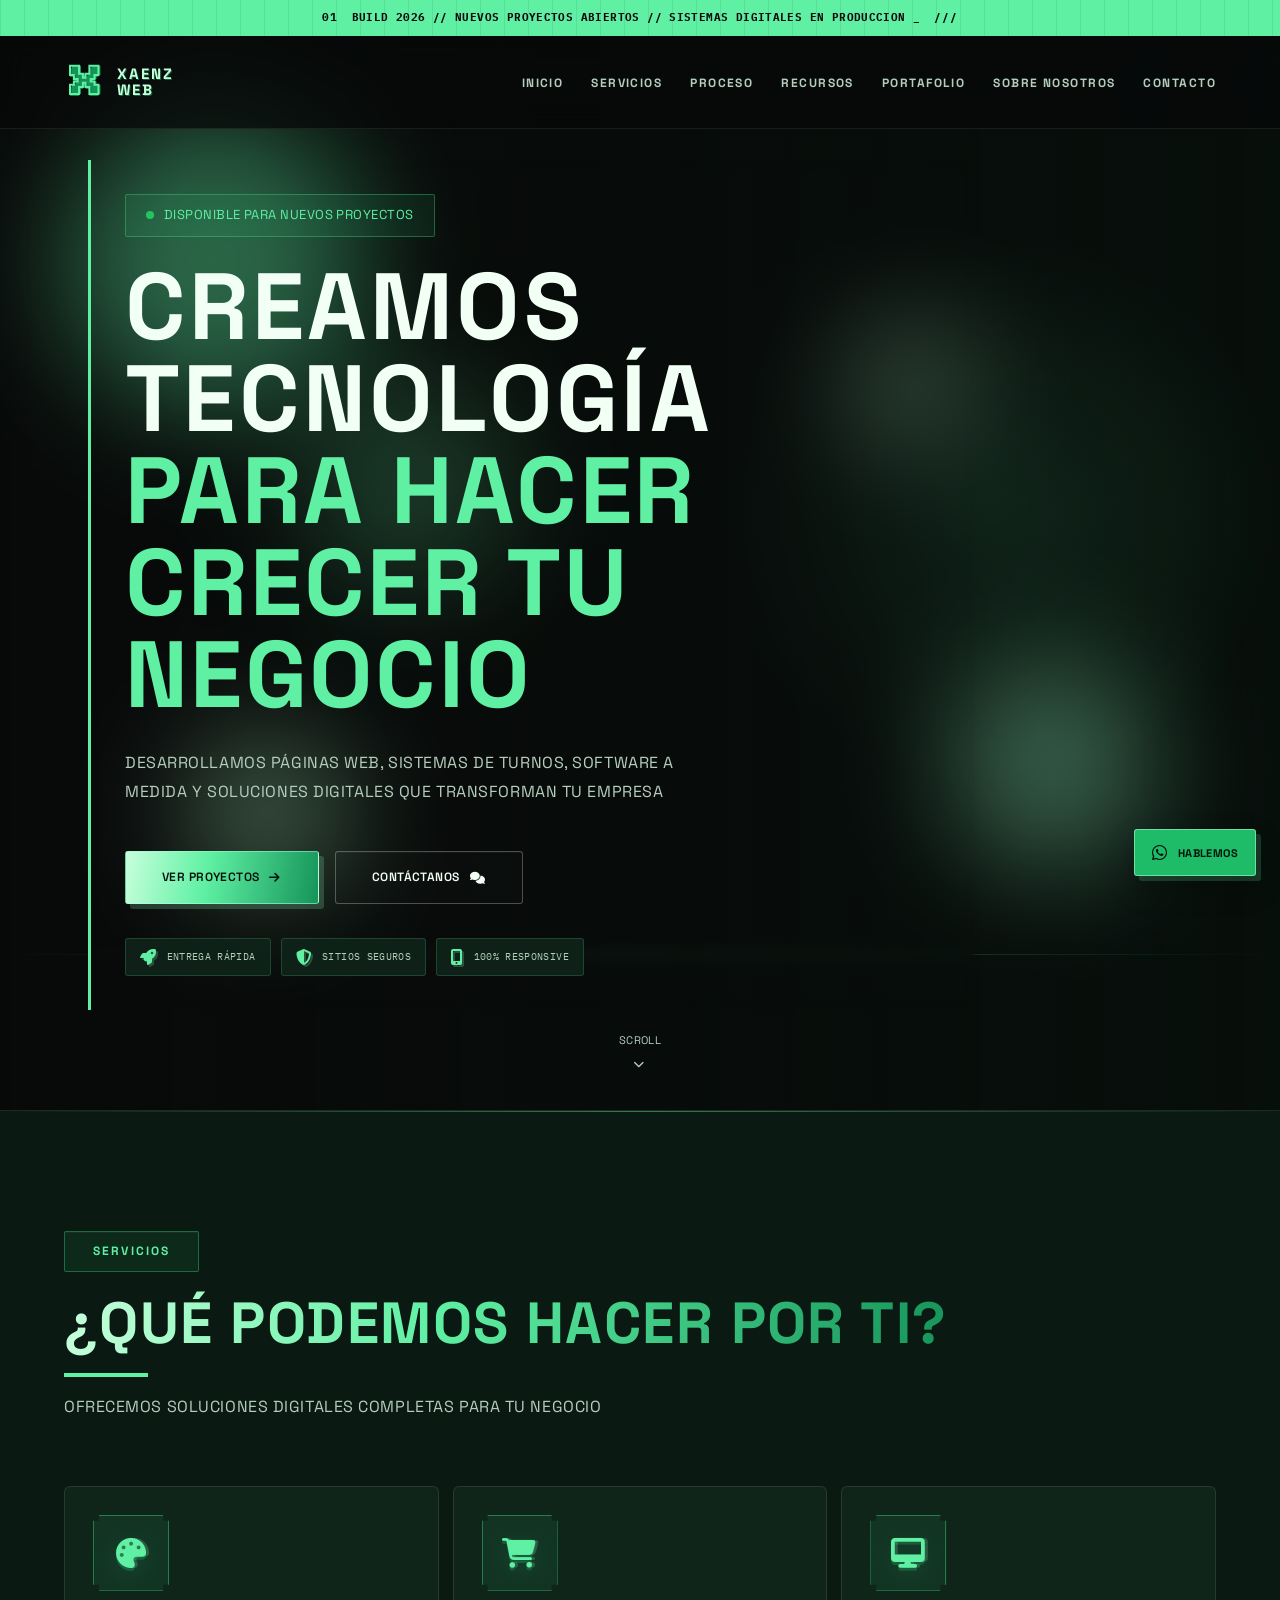
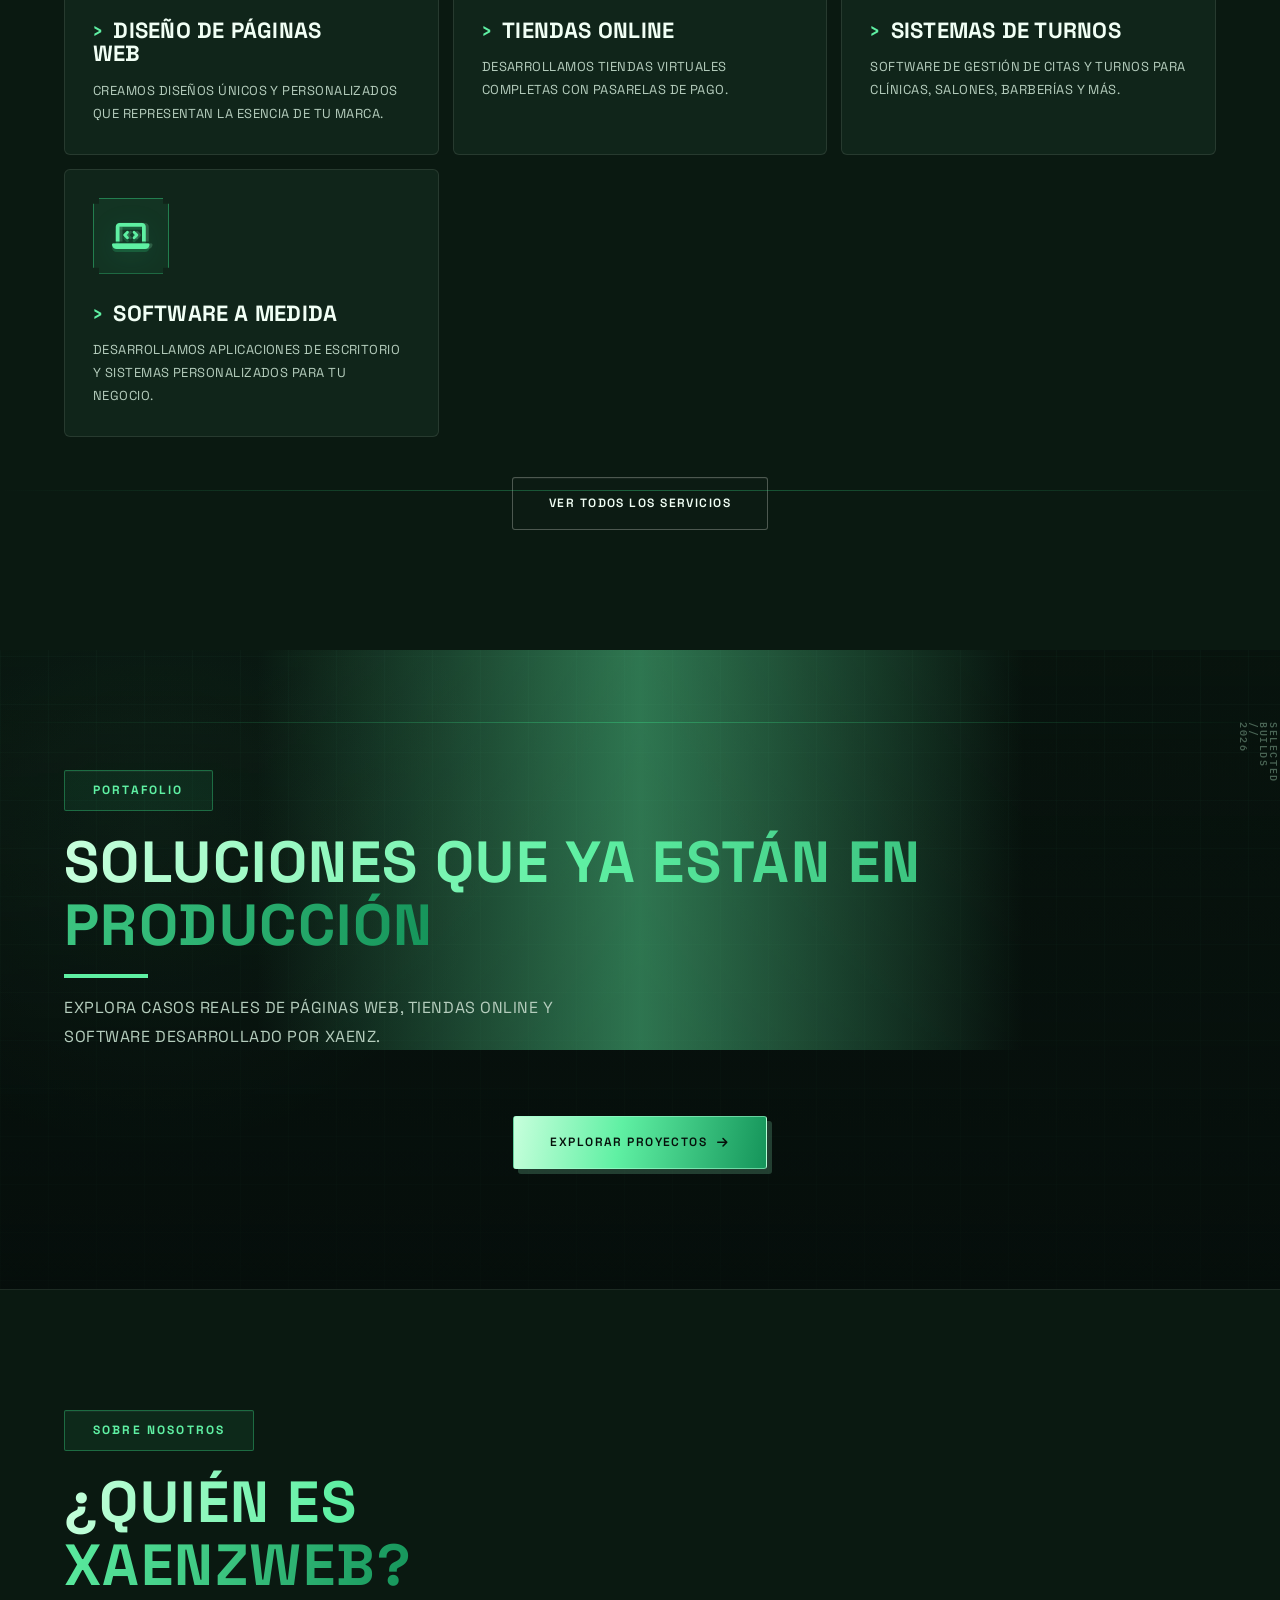
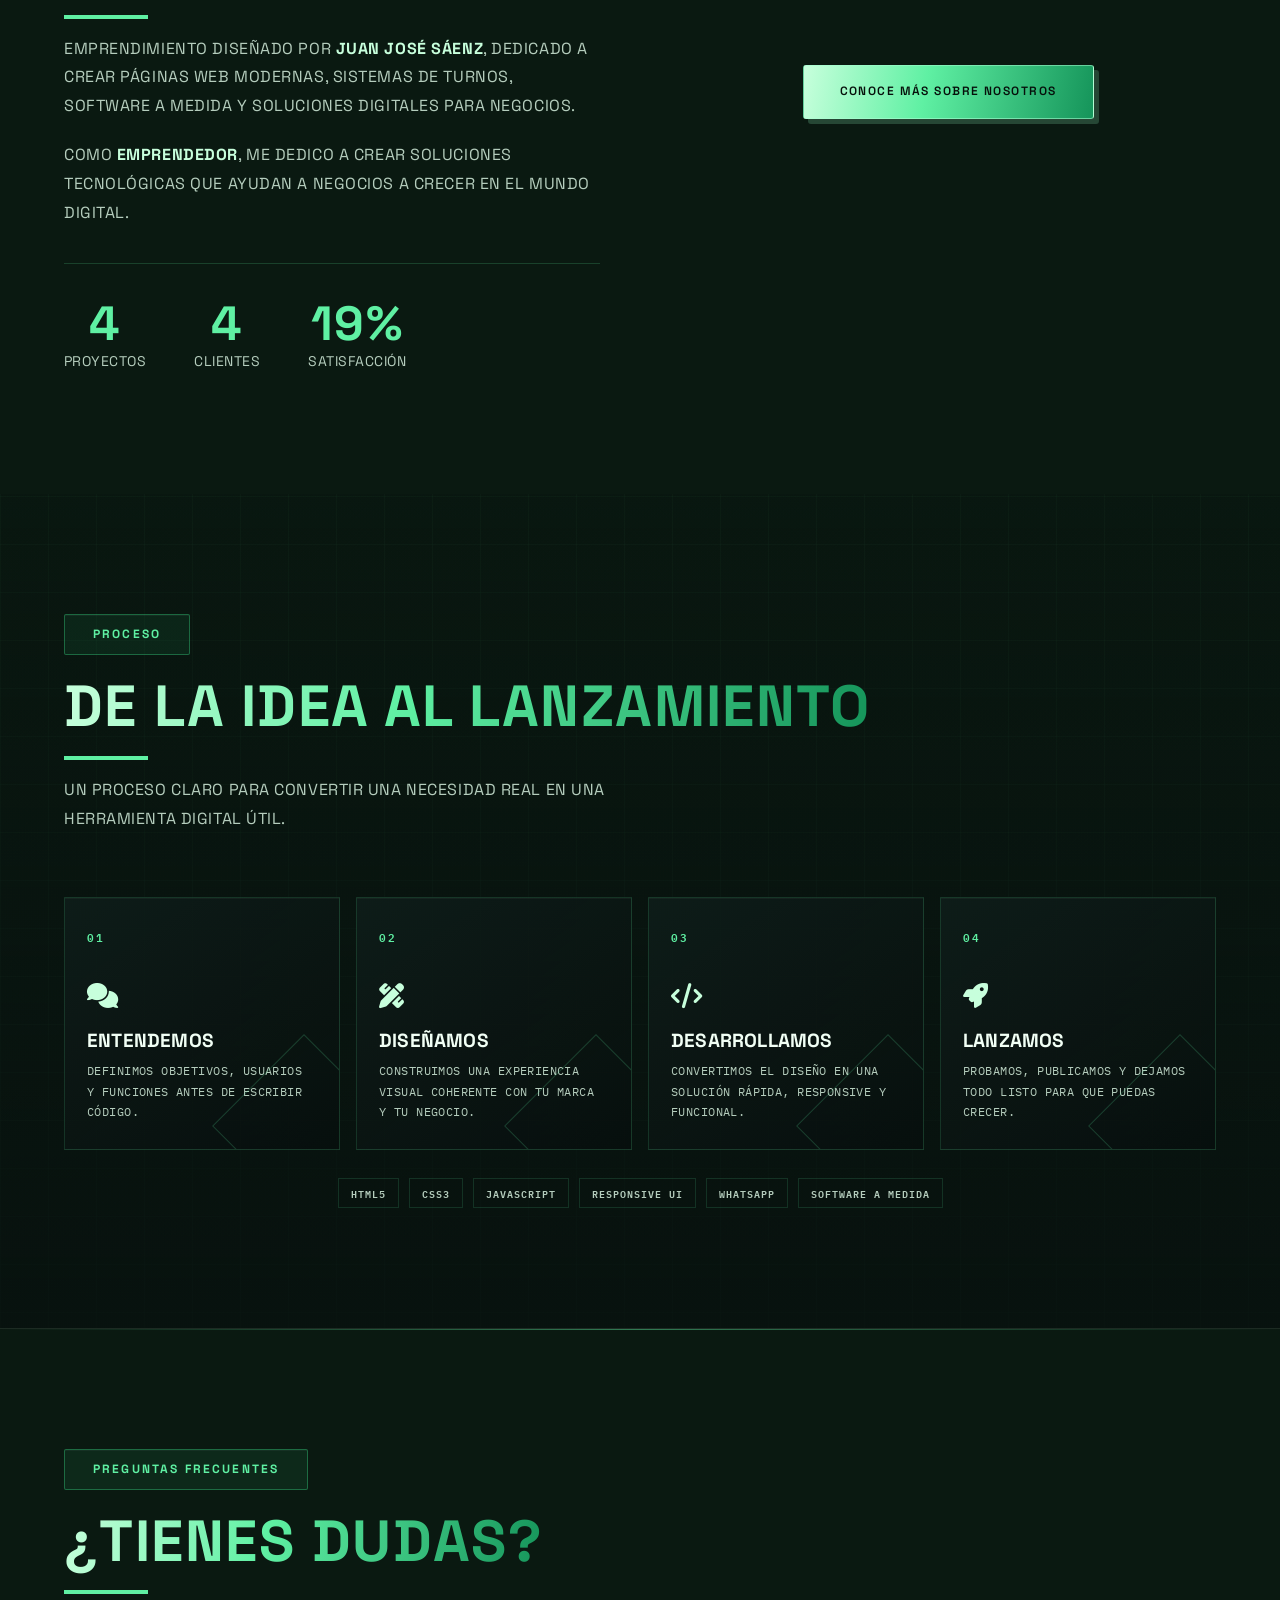
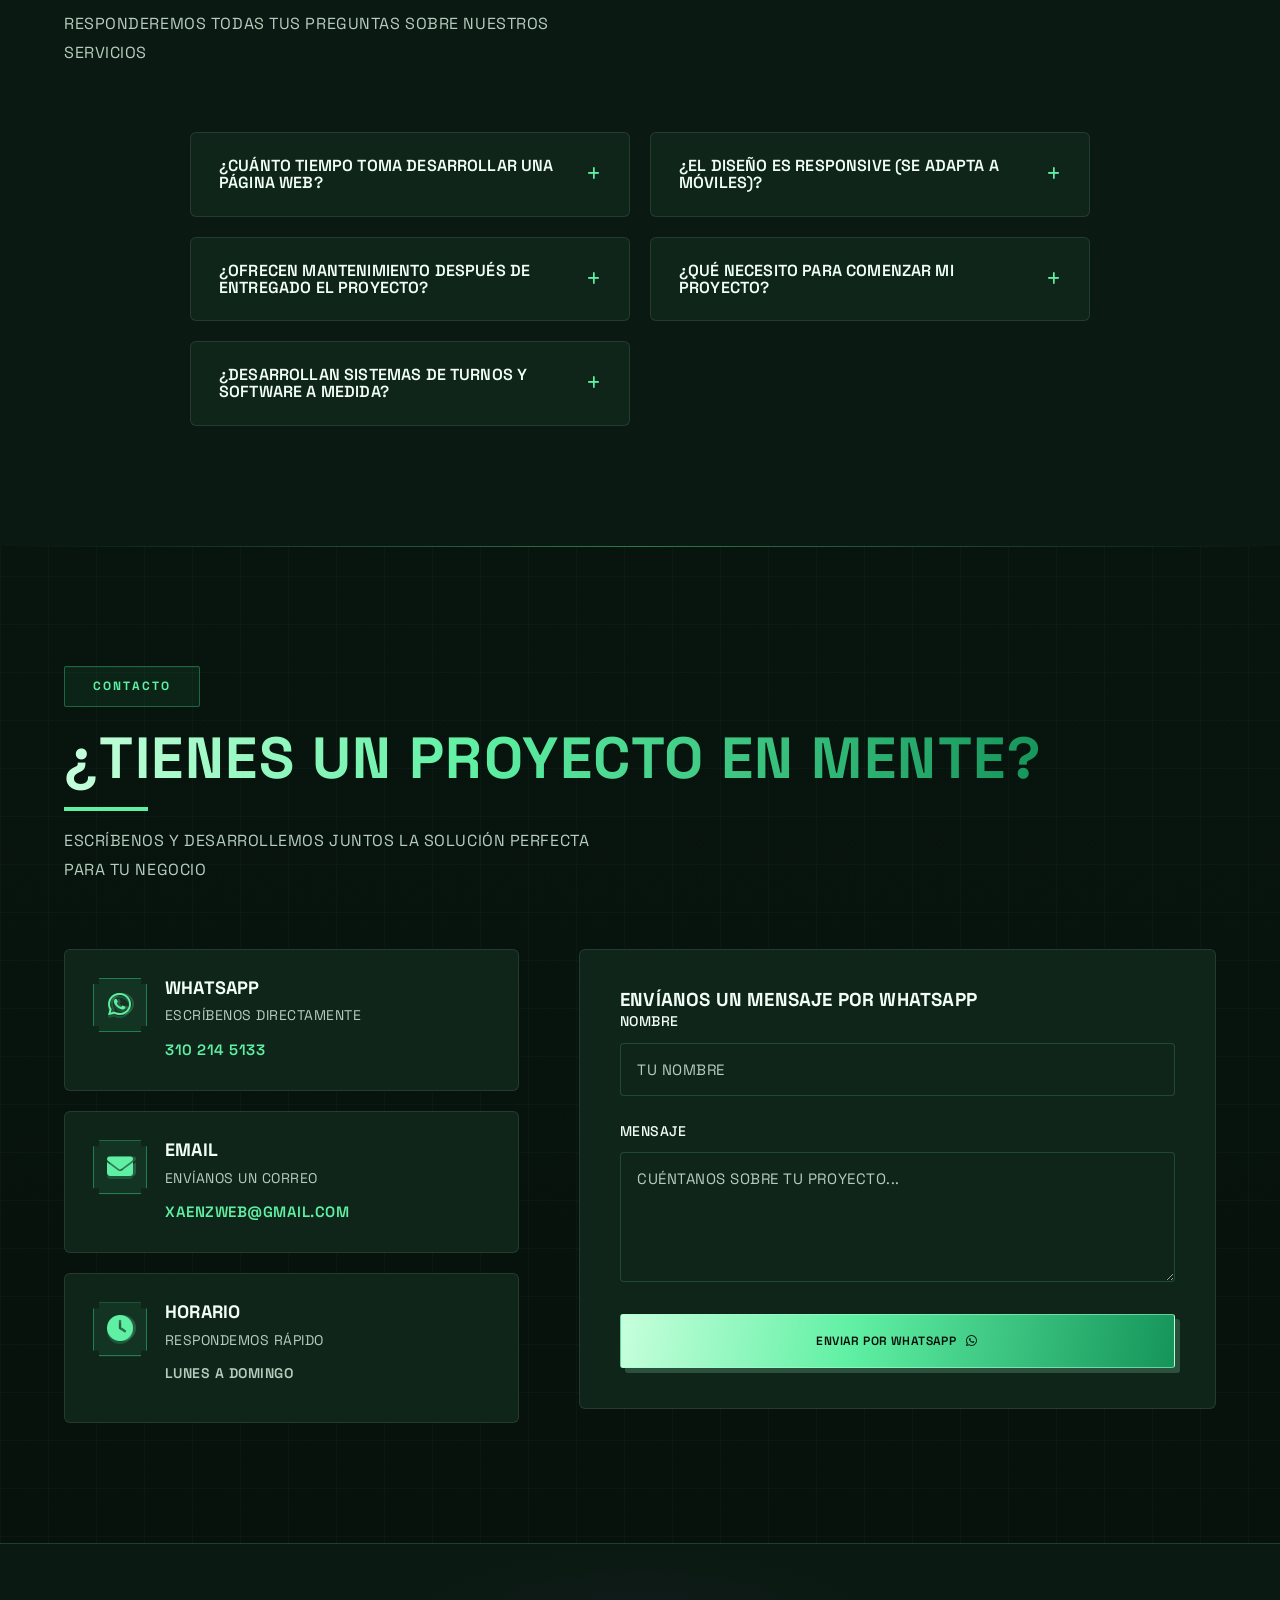
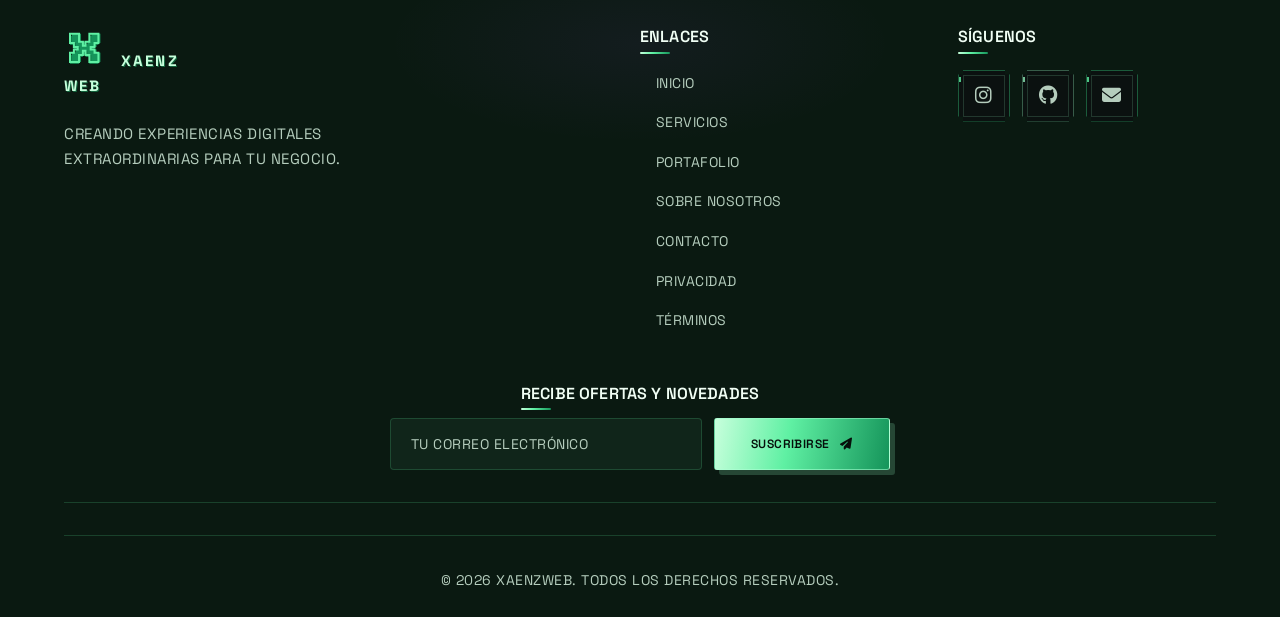
==== commit 527d1dae: "Add files via upload" ====
--- a/index.html
+++ b/index.html
@@ -11,8 +11,9 @@
     <meta property="og:title" content="Xaenz Digital - Desarrollo Web Moderno">
     <meta property="og:description" content="Creamos páginas web modernas y funcionales para tu negocio">
     <meta property="og:type" content="website">
+    <meta property="og:image" content="logoXaenzWeb.png">
     <meta name="twitter:card" content="summary_large_image">
-    <link rel="icon" type="image/png" href="marca.png">
+    <link rel="icon" type="image/png" href="logoXaenzWeb.png">
     <link rel="preconnect" href="https://fonts.googleapis.com">
     <link rel="preconnect" href="https://fonts.gstatic.com" crossorigin>
     <link href="https://fonts.googleapis.com/css2?family=IBM+Plex+Mono:wght@500;600&family=Press+Start+2P&family=Inter:wght@400;500;600;700;800&family=Space+Grotesk:wght@500;600;700&display=swap" rel="stylesheet">
@@ -24,16 +25,19 @@
     <!-- Header -->
     <header class="header" id="header">
         <nav class="navbar">
-            <a href="index.html" class="logo">
+            <a href="index.html" class="logo" aria-label="XaenzWeb, inicio">
+                <img src="logoXaenzWeb.png" alt="XaenzWeb">
             </a>
             <ul class="nav-menu" id="nav-menu">
                 <li><a href="index.html" class="nav-link active">Inicio</a></li>
                 <li><a href="servicios.html" class="nav-link">Servicios</a></li>
+                <li><a href="#proceso" class="nav-link">Proceso</a></li>
+                <li><a href="recursos.html" class="nav-link">Recursos</a></li>
                 <li><a href="portafolio.html" class="nav-link">Portafolio</a></li>
                 <li><a href="nosotros.html" class="nav-link">Sobre nosotros</a></li>
                 <li><a href="contacto.html" class="nav-link">Contacto</a></li>
             </ul>
-            <div class="hamburger" id="hamburger">
+            <div class="hamburger" id="hamburger" role="button" tabindex="0" aria-label="Abrir menú" aria-expanded="false" aria-controls="nav-menu">
                 <span class="bar"></span>
                 <span class="bar"></span>
                 <span class="bar"></span>
@@ -184,6 +188,51 @@
         </div>
     </section>
 
+    <!-- Proceso y tecnologías -->
+    <section class="workflow" id="proceso">
+        <div class="container">
+            <div class="section-header">
+                <span class="section-tag">Proceso</span>
+                <h2 class="section-title"><span>De la idea al lanzamiento</span></h2>
+                <p class="section-subtitle">Un proceso claro para convertir una necesidad real en una herramienta digital útil.</p>
+            </div>
+            <div class="workflow-grid">
+                <article class="workflow-step" data-aos="fade-up">
+                    <span class="workflow-number">01</span>
+                    <i class="fas fa-comments" aria-hidden="true"></i>
+                    <h3>Entendemos</h3>
+                    <p>Definimos objetivos, usuarios y funciones antes de escribir código.</p>
+                </article>
+                <article class="workflow-step" data-aos="fade-up" data-aos-delay="100">
+                    <span class="workflow-number">02</span>
+                    <i class="fas fa-pen-ruler" aria-hidden="true"></i>
+                    <h3>Diseñamos</h3>
+                    <p>Construimos una experiencia visual coherente con tu marca y tu negocio.</p>
+                </article>
+                <article class="workflow-step" data-aos="fade-up" data-aos-delay="200">
+                    <span class="workflow-number">03</span>
+                    <i class="fas fa-code" aria-hidden="true"></i>
+                    <h3>Desarrollamos</h3>
+                    <p>Convertimos el diseño en una solución rápida, responsive y funcional.</p>
+                </article>
+                <article class="workflow-step" data-aos="fade-up" data-aos-delay="300">
+                    <span class="workflow-number">04</span>
+                    <i class="fas fa-rocket" aria-hidden="true"></i>
+                    <h3>Lanzamos</h3>
+                    <p>Probamos, publicamos y dejamos todo listo para que puedas crecer.</p>
+                </article>
+            </div>
+            <div class="technology-strip" aria-label="Tecnologías y soluciones">
+                <span>HTML5</span>
+                <span>CSS3</span>
+                <span>JAVASCRIPT</span>
+                <span>RESPONSIVE UI</span>
+                <span>WHATSAPP</span>
+                <span>SOFTWARE A MEDIDA</span>
+            </div>
+        </div>
+    </section>
+
     <!-- FAQ Section -->
     <section class="faq" id="faq">
         <div class="container">
@@ -257,7 +306,7 @@
                         <div>
                             <h3>WhatsApp</h3>
                             <p>Escríbenos directamente</p>
-                            <a href="https://wa.me/573102145133" target="_blank" class="contact-link">310 214 5133</a>
+                            <a href="https://wa.me/573102145133" target="_blank" rel="noopener noreferrer" class="contact-link">310 214 5133</a>
                         </div>
                     </div>
                     <div class="contact-card">
@@ -277,7 +326,7 @@
                         </div>
                     </div>
                 </div>
-                <form class="contact-form" id="contact-form" action="https://wa.me/573102145133" method="get" target="_blank">
+                <form class="contact-form" id="contact-form" action="https://wa.me/573102145133" method="get" target="_blank" rel="noopener noreferrer">
                     <h3>Envíanos un mensaje por WhatsApp</h3>
                     <div class="form-group">
                         <label for="name">Nombre</label>
@@ -301,7 +350,8 @@
         <div class="container">
             <div class="footer-content">
                 <div class="footer-brand">
-                    <a href="index.html" class="logo">
+                    <a href="index.html" class="logo" aria-label="XaenzWeb, inicio">
+                        <img src="logoXaenzWeb.png" alt="XaenzWeb">
                     </a>
                     <p>Creando experiencias digitales extraordinarias para tu negocio.</p>
                 </div>
@@ -313,13 +363,15 @@
                         <li><a href="portafolio.html">Portafolio</a></li>
                         <li><a href="nosotros.html">Sobre nosotros</a></li>
                         <li><a href="contacto.html">Contacto</a></li>
+                        <li><a href="privacidad.html">Privacidad</a></li>
+                        <li><a href="terminos.html">Términos</a></li>
                     </ul>
                 </div>
                 <div class="footer-social">
                     <h4>Síguenos</h4>
                     <div class="social-links">
-                        <a href="https://www.instagram.com/webxaenz27?igsh=am1wd3poMzBpY3Nm" target="_blank" aria-label="Instagram"><i class="fab fa-instagram"></i></a>
-                        <a href="https://github.com/WWW-XAENZ" target="_blank" aria-label="GitHub"><i class="fab fa-github"></i></a>
+                        <a href="https://www.instagram.com/webxaenz27?igsh=am1wd3poMzBpY3Nm" target="_blank" rel="noopener noreferrer" aria-label="Instagram"><i class="fab fa-instagram"></i></a>
+                        <a href="https://github.com/WWW-XAENZ" target="_blank" rel="noopener noreferrer" aria-label="GitHub"><i class="fab fa-github"></i></a>
                         <a href="contacto.html" aria-label="Contacto"><i class="fas fa-envelope"></i></a>
                     </div>
                 </div>
@@ -340,6 +392,9 @@
         </div>
     </footer>
 
+    <a class="whatsapp-float" href="https://wa.me/573102145133?text=Hola%20XaenzWeb,%20quiero%20cotizar%20un%20proyecto" target="_blank" rel="noopener noreferrer" aria-label="Contactar por WhatsApp">
+        <i class="fab fa-whatsapp" aria-hidden="true"></i><span>Hablemos</span>
+    </a>
     <script src="script.js"></script>
 </body>
 </html>
--- a/styles.css
+++ b/styles.css
@@ -406,6 +406,11 @@
     z-index: 1001;
 }
 
+.hamburger:focus-visible {
+    outline: 2px solid var(--primary);
+    outline-offset: 6px;
+}
+
 .bar {
     width: 28px;
     height: 2px;
@@ -2357,10 +2362,215 @@
 }
 
 @media (prefers-reduced-motion: reduce) {
+    html {
+        scroll-behavior: auto;
+    }
+
     .code-lines span,
     .hero::after,
     .services::after,
     .portfolio::after {
+        animation: none;
+    }
+
+    *,
+    *::before,
+    *::after {
+        transition-duration: 0.01ms !important;
+        animation-duration: 0.01ms !important;
+        animation-iteration-count: 1 !important;
+    }
+}
+
+.portfolio {
+    isolation: isolate;
+    background:
+        linear-gradient(180deg, rgba(5, 11, 10, 0.2), rgba(5, 11, 10, 0.72)),
+        radial-gradient(circle at 12% 28%, rgba(95, 240, 163, 0.08), transparent 28%);
+}
+
+.portfolio::after {
+    content: 'SELECTED BUILDS // 2026';
+    position: absolute;
+    top: 72px;
+    right: max(24px, calc((100vw - 1152px) / 2));
+    color: rgba(199, 255, 220, 0.34);
+    font: 600 10px/1 'IBM Plex Mono', monospace;
+    letter-spacing: 0.16em;
+    writing-mode: vertical-rl;
+    pointer-events: none;
+}
+
+.portfolio-filters {
+    position: relative;
+    padding: 10px;
+    border: 1px solid rgba(95, 240, 163, 0.14);
+    background: rgba(7, 17, 15, 0.62);
+    box-shadow: 0 16px 40px rgba(0, 0, 0, 0.18), inset 0 1px 0 rgba(255, 255, 255, 0.04);
+}
+
+.filter-btn {
+    border-radius: 3px;
+    min-height: 42px;
+    letter-spacing: 0.09em;
+    position: relative;
+}
+
+.filter-btn.active::before {
+    content: '';
+    position: absolute;
+    left: 9px;
+    top: 8px;
+    width: 4px;
+    height: 4px;
+    background: var(--primary);
+    box-shadow: 0 0 10px var(--primary);
+}
+
+.portfolio-grid {
+    gap: 22px;
+}
+
+.portfolio-card {
+    border-radius: 4px;
+    background: linear-gradient(145deg, rgba(15, 29, 25, 0.96), rgba(7, 14, 13, 0.96));
+    box-shadow: 8px 8px 0 rgba(21, 148, 90, 0.08), inset 0 1px 0 rgba(255, 255, 255, 0.06);
+    transition: transform 0.45s cubic-bezier(0.2, 0.8, 0.2, 1), border-color 0.35s ease, box-shadow 0.35s ease, opacity 0.3s ease;
+}
+
+.portfolio-card:nth-child(2) { transition-delay: 80ms; }
+.portfolio-card:nth-child(3) { transition-delay: 160ms; }
+.portfolio-card:nth-child(4) { transition-delay: 240ms; }
+
+.portfolio-card:hover {
+    transform: translate(-4px, -10px);
+    border-color: rgba(95, 240, 163, 0.42);
+    box-shadow: 12px 14px 0 rgba(21, 148, 90, 0.14), 0 26px 50px rgba(0, 0, 0, 0.34);
+}
+
+.portfolio-image {
+    aspect-ratio: 16 / 10;
+    background: #07110f;
+    border-bottom-color: rgba(95, 240, 163, 0.28);
+}
+
+.portfolio-image img {
+    filter: saturate(0.82) contrast(1.04);
+    transform: scale(1.015);
+    transition: transform 0.8s cubic-bezier(0.2, 0.8, 0.2, 1), filter 0.5s ease;
+}
+
+.portfolio-card:hover .portfolio-image img {
+    filter: saturate(1.16) contrast(1.08);
+    transform: scale(1.1) rotate(0.5deg);
+}
+
+.portfolio-image::after {
+    background:
+        linear-gradient(115deg, transparent 18%, rgba(199, 255, 220, 0.18) 42%, transparent 58%),
+        repeating-linear-gradient(0deg, rgba(95, 240, 163, 0.08) 0 1px, transparent 1px 5px),
+        radial-gradient(circle at 50% 50%, rgba(95, 240, 163, 0.2), transparent 68%);
+    mix-blend-mode: screen;
+    opacity: 0;
+}
+
+.portfolio-card:hover .portfolio-image::after {
+    opacity: 1;
+    animation: portfolioScan 1.4s linear infinite;
+}
+
+.portfolio-overlay {
+    padding: 16px;
+    background: linear-gradient(180deg, rgba(5, 11, 10, 0.08), rgba(5, 11, 10, 0.82));
+}
+
+.portfolio-overlay .project-type {
+    border-radius: 2px;
+    padding: 8px 11px;
+    color: #06100b;
+    font-family: 'IBM Plex Mono', monospace;
+    font-size: 10px;
+    letter-spacing: 0.1em;
+}
+
+.portfolio-info {
+    min-height: 214px;
+    padding: 24px 24px 22px;
+}
+
+.portfolio-info h3 {
+    font-size: 20px;
+    letter-spacing: 0.04em;
+}
+
+.portfolio-info p {
+    min-height: 66px;
+    color: #a9c1b8;
+}
+
+.btn-project {
+    position: relative;
+    padding-bottom: 5px;
+    color: var(--primary);
+}
+
+.btn-project::after {
+    content: '';
+    position: absolute;
+    right: 0;
+    bottom: 0;
+    left: 0;
+    height: 1px;
+    background: var(--primary);
+    transform: scaleX(0.28);
+    transform-origin: left;
+    transition: transform 0.35s ease;
+}
+
+.btn-project:hover::after {
+    transform: scaleX(1);
+}
+
+.btn-project-disabled {
+    color: var(--muted);
+    cursor: not-allowed;
+    opacity: 0.78;
+}
+
+.btn-project-disabled::after {
+    display: none;
+}
+
+@keyframes portfolioScan {
+    from { background-position: 0 -20px, 0 0, 50% 50%; }
+    to { background-position: 100% 20px, 0 18px, 50% 50%; }
+}
+
+@media (max-width: 700px) {
+    .portfolio::after {
+        display: none;
+    }
+
+    .portfolio-filters {
+        justify-content: stretch;
+    }
+
+    .filter-btn {
+        flex: 1 1 42%;
+        padding-inline: 10px;
+    }
+
+    .portfolio-info {
+        min-height: 0;
+    }
+
+    .portfolio-info p {
+        min-height: 0;
+    }
+}
+
+@media (prefers-reduced-motion: reduce) {
+    .portfolio-card:hover .portfolio-image::after {
         animation: none;
     }
 }
@@ -2810,7 +3020,7 @@
 }
 
 .logo img {
-    display: block;
+    display: none;
     width: 116px;
     height: auto;
     max-width: none;
@@ -2826,15 +3036,10 @@
     width: 44px;
     height: 44px;
     margin-right: 9px;
-    background: transparent;
-    border: 0;
-    box-shadow: none;
     color: transparent;
     font: 700 31px/1 'Press Start 2P', monospace;
     -webkit-text-stroke: 2px var(--primary);
     text-shadow: 2px 0 0 var(--primary-dark), 0 2px 0 rgba(21, 148, 90, 0.8);
-    filter: none;
-    animation: logoGlitch 4.5s steps(2, end) infinite;
     transition: transform 0.3s steps(3, end), filter 0.3s ease;
 }
 
@@ -2863,8 +3068,12 @@
     filter: brightness(1.12);
 }
 
-.logo:hover::after {
-    color: var(--primary);
+.logo.logo-loading::before {
+    animation: logoGlitch 1.25s steps(2, end) 1;
+}
+
+.logo.logo-loading::after {
+    animation: logoTextGlitch 1.25s steps(2, end) 1;
 }
 
 .logo:hover {
@@ -2892,6 +3101,27 @@
     80% {
         transform: translate(2px, -2px);
         clip-path: inset(58% 0 8% 0);
+    }
+}
+
+@keyframes logoTextGlitch {
+    0%, 100% {
+        transform: translate(0, 0);
+        opacity: 1;
+    }
+    25% {
+        transform: translate(3px, 0);
+        color: var(--secondary);
+        opacity: 0.75;
+    }
+    50% {
+        transform: translate(-2px, 0);
+        color: var(--primary);
+        opacity: 1;
+    }
+    75% {
+        transform: translate(1px, 0);
+        opacity: 0.8;
     }
 }
 
@@ -3088,6 +3318,733 @@
     color: var(--primary);
 }
 
+.portfolio-card {
+    border-radius: 4px;
+    background: linear-gradient(145deg, rgba(15, 29, 25, 0.96), rgba(7, 14, 13, 0.96));
+    box-shadow: 8px 8px 0 rgba(21, 148, 90, 0.08), inset 0 1px 0 rgba(255, 255, 255, 0.06);
+}
+
+.portfolio-card:hover {
+    transform: translate(-4px, -10px);
+    border-color: rgba(95, 240, 163, 0.42);
+    box-shadow: 12px 14px 0 rgba(21, 148, 90, 0.14), 0 26px 50px rgba(0, 0, 0, 0.34);
+}
+
+.portfolio-info {
+    min-height: 214px;
+    padding: 24px 24px 22px;
+}
+
+.portfolio-info p {
+    min-height: 66px;
+    color: #a9c1b8;
+}
+
+.portfolio-image img {
+    filter: saturate(0.82) contrast(1.04);
+    transform: scale(1.015);
+}
+
+.portfolio-card:hover .portfolio-image img {
+    filter: saturate(1.16) contrast(1.08);
+    transform: scale(1.1) rotate(0.5deg);
+}
+
+.portfolio-card:nth-child(1) .portfolio-image {
+    background:
+        radial-gradient(circle at 50% 48%, rgba(255, 139, 25, 0.18), transparent 38%),
+        linear-gradient(135deg, #101b19, #07100e);
+}
+
+.portfolio-card:nth-child(1) .portfolio-image img,
+.portfolio-card:nth-child(2) .portfolio-image img {
+    object-fit: contain;
+    transform: scale(0.72);
+    filter: drop-shadow(0 18px 20px rgba(0, 0, 0, 0.28));
+}
+
+.portfolio-card:nth-child(2) .portfolio-image {
+    background:
+        radial-gradient(circle at 50% 50%, rgba(190, 157, 198, 0.18), transparent 42%),
+        linear-gradient(135deg, #e8e4e8, #c9c4cc);
+}
+
+.portfolio-card:nth-child(2) .portfolio-image img {
+    transform: scale(0.78);
+    filter: drop-shadow(0 16px 18px rgba(55, 35, 60, 0.2));
+}
+
+.portfolio-card:nth-child(1):hover .portfolio-image img,
+.portfolio-card:nth-child(2):hover .portfolio-image img {
+    transform: scale(0.84);
+}
+
+.portfolio-card:nth-child(2):hover .portfolio-image img {
+    transform: scale(0.88);
+}
+
+.portfolio-card:nth-child(3) .portfolio-image {
+    background:
+        radial-gradient(circle at 50% 50%, rgba(199, 161, 83, 0.18), transparent 44%),
+        linear-gradient(135deg, #403633, #241f1e);
+}
+
+.portfolio-card:nth-child(3) .portfolio-image img {
+    width: 91%;
+    height: 86%;
+    object-fit: contain;
+    transform: scale(0.96);
+    filter: saturate(0.9) contrast(1.03) drop-shadow(0 14px 18px rgba(0, 0, 0, 0.26));
+}
+
+.portfolio-card:nth-child(3):hover .portfolio-image img {
+    transform: scale(1.01);
+    filter: saturate(1.04) contrast(1.05) drop-shadow(0 18px 22px rgba(0, 0, 0, 0.3));
+}
+
+.portfolio-card:nth-child(4) .portfolio-image {
+    background:
+        radial-gradient(circle at 50% 50%, rgba(132, 216, 255, 0.2), transparent 44%),
+        linear-gradient(135deg, #102b31, #0b171a);
+}
+
+.portfolio-card:nth-child(4) .portfolio-image img {
+    width: 88%;
+    height: 82%;
+    object-fit: contain;
+    transform: scale(0.94);
+    filter: saturate(0.92) contrast(1.04) drop-shadow(0 14px 18px rgba(0, 0, 0, 0.3));
+}
+
+.portfolio-card:nth-child(4) .portfolio-image::before,
+.portfolio-card:nth-child(5) .portfolio-image::before {
+    content: 'SI3 / PREVIEW';
+}
+
+.protected-preview {
+    user-select: none;
+    -webkit-user-drag: none;
+    -webkit-touch-callout: none;
+    cursor: default;
+}
+
+.portfolio-card:nth-child(4):hover .portfolio-image img {
+    transform: scale(0.99);
+    filter: saturate(1.08) contrast(1.06) drop-shadow(0 18px 22px rgba(0, 0, 0, 0.34));
+}
+
+.portfolio-card:nth-child(5) .portfolio-image {
+    background:
+        radial-gradient(circle at 50% 50%, rgba(95, 240, 163, 0.2), transparent 44%),
+        linear-gradient(135deg, #102f2a, #0a1718);
+}
+
+.portfolio-card:nth-child(5) .portfolio-image img {
+    width: 88%;
+    height: 82%;
+    object-fit: contain;
+    transform: scale(0.92);
+    filter: saturate(0.9) contrast(1.04) drop-shadow(0 14px 18px rgba(0, 0, 0, 0.32));
+}
+
+.portfolio-card:nth-child(5):hover .portfolio-image img {
+    transform: scale(0.97);
+    filter: saturate(1.08) contrast(1.06) drop-shadow(0 18px 22px rgba(0, 0, 0, 0.36));
+}
+
+.workflow {
+    padding: 120px 0;
+    position: relative;
+    background: linear-gradient(180deg, rgba(8, 17, 15, 0.1), rgba(8, 17, 15, 0.72));
+}
+
+.workflow-grid {
+    display: grid;
+    grid-template-columns: repeat(4, 1fr);
+    gap: 16px;
+}
+
+.workflow-step {
+    min-height: 238px;
+    padding: 26px 22px;
+    position: relative;
+    overflow: hidden;
+    border: 1px solid rgba(95, 240, 163, 0.16);
+    background: linear-gradient(145deg, rgba(15, 29, 25, 0.9), rgba(7, 14, 13, 0.78));
+    box-shadow: inset 0 1px 0 rgba(255, 255, 255, 0.04);
+}
+
+.workflow-step::after {
+    content: '';
+    position: absolute;
+    right: -30px;
+    bottom: -42px;
+    width: 130px;
+    height: 130px;
+    border: 1px solid rgba(95, 240, 163, 0.2);
+    transform: rotate(45deg);
+}
+
+.workflow-number {
+    color: var(--primary);
+    font: 600 11px/1 'IBM Plex Mono', monospace;
+    letter-spacing: 0.14em;
+}
+
+.workflow-step i {
+    display: block;
+    margin: 34px 0 22px;
+    color: var(--primary-light);
+    font-size: 25px;
+}
+
+.workflow-step h3 {
+    margin-bottom: 10px;
+    font-size: 19px;
+}
+
+.workflow-step p {
+    color: var(--light-secondary);
+    font: 12px/1.7 'IBM Plex Mono', monospace;
+}
+
+.quote-tool {
+    display: grid;
+    grid-template-columns: 0.9fr 1.1fr;
+    gap: 36px;
+    margin-top: 72px;
+    padding: 34px;
+    border: 1px solid rgba(95, 240, 163, 0.2);
+    background: linear-gradient(135deg, rgba(15, 35, 28, 0.92), rgba(7, 14, 13, 0.88));
+    box-shadow: 10px 10px 0 rgba(21, 148, 90, 0.1);
+}
+
+.quote-intro h2 {
+    max-width: 420px;
+    margin: 14px 0;
+    font-size: clamp(28px, 4vw, 46px);
+}
+
+.quote-intro p {
+    max-width: 430px;
+    color: var(--light-secondary);
+}
+
+.quote-form {
+    display: grid;
+    grid-template-columns: repeat(2, 1fr);
+    gap: 14px;
+    align-content: center;
+}
+
+.quote-form label {
+    color: var(--primary-light);
+    font: 600 10px/1 'IBM Plex Mono', monospace;
+    letter-spacing: 0.1em;
+}
+
+.quote-form select {
+    width: 100%;
+    min-height: 48px;
+    padding: 0 14px;
+    border: 1px solid rgba(95, 240, 163, 0.18);
+    border-radius: 3px;
+    background: #0b1915;
+    color: var(--light);
+    font: 500 12px 'IBM Plex Mono', monospace;
+    text-transform: uppercase;
+}
+
+.quote-result {
+    grid-column: 1 / -1;
+    display: flex;
+    justify-content: space-between;
+    align-items: center;
+    gap: 16px;
+    padding: 18px 0 8px;
+    border-top: 1px solid rgba(95, 240, 163, 0.16);
+    color: var(--light-secondary);
+    font: 600 11px 'IBM Plex Mono', monospace;
+}
+
+.quote-result strong {
+    color: var(--primary);
+    text-align: right;
+}
+
+.quote-form .btn {
+    grid-column: 1 / -1;
+    justify-self: start;
+}
+
+.whatsapp-float {
+    position: fixed;
+    right: 24px;
+    bottom: 24px;
+    z-index: 900;
+    display: inline-flex;
+    align-items: center;
+    gap: 10px;
+    padding: 14px 17px;
+    border: 1px solid rgba(199, 255, 220, 0.5);
+    border-radius: 3px;
+    background: #1ebc68;
+    color: #04130b;
+    box-shadow: 5px 5px 0 rgba(95, 240, 163, 0.18), 0 12px 28px rgba(0, 0, 0, 0.3);
+    font: 700 11px 'IBM Plex Mono', monospace;
+    letter-spacing: 0.08em;
+    transition: var(--transition);
+}
+
+.whatsapp-float:hover {
+    transform: translate(-3px, -3px);
+    background: var(--primary-light);
+    box-shadow: 8px 8px 0 rgba(95, 240, 163, 0.2), 0 16px 32px rgba(0, 0, 0, 0.32);
+}
+
+.whatsapp-float i {
+    font-size: 17px;
+}
+
+.resources-list {
+    padding: 100px 0 140px;
+}
+
+.resource-grid {
+    display: grid;
+    grid-template-columns: repeat(3, 1fr);
+    gap: 18px;
+}
+
+.resource-card {
+    min-height: 350px;
+    padding: 28px 24px;
+    border: 1px solid rgba(95, 240, 163, 0.16);
+    background: linear-gradient(145deg, rgba(15, 29, 25, 0.92), rgba(7, 14, 13, 0.82));
+    box-shadow: 7px 7px 0 rgba(21, 148, 90, 0.08);
+    transition: var(--transition);
+}
+
+.resource-card:hover {
+    transform: translateY(-7px);
+    border-color: var(--primary);
+    box-shadow: 10px 12px 0 rgba(21, 148, 90, 0.13);
+}
+
+.resource-index {
+    display: block;
+    color: var(--primary);
+    font: 600 10px 'IBM Plex Mono', monospace;
+    letter-spacing: 0.12em;
+}
+
+.resource-card > i {
+    display: block;
+    margin: 44px 0 24px;
+    color: var(--primary-light);
+    font-size: 27px;
+}
+
+.resource-card h2 {
+    margin-bottom: 14px;
+    font-size: 23px;
+}
+
+.resource-card p {
+    margin-bottom: 22px;
+    color: var(--light-secondary);
+    font-size: 13px;
+    line-height: 1.75;
+}
+
+.gallery-trigger,
+.portfolio-image img {
+    cursor: zoom-in;
+}
+
+.gallery-modal {
+    position: fixed;
+    inset: 0;
+    z-index: 12000;
+    display: grid;
+    place-items: center;
+    padding: 40px;
+    background: rgba(3, 9, 7, 0.92);
+    opacity: 0;
+    pointer-events: none;
+    transition: opacity 0.25s ease;
+}
+
+.gallery-modal.is-open {
+    opacity: 1;
+    pointer-events: auto;
+}
+
+.gallery-modal figure {
+    max-width: min(1000px, 92vw);
+    max-height: 88vh;
+    margin: 0;
+    text-align: center;
+}
+
+.gallery-modal figure img {
+    max-width: 100%;
+    max-height: 78vh;
+    object-fit: contain;
+    border: 1px solid rgba(95, 240, 163, 0.35);
+    box-shadow: 0 0 50px rgba(95, 240, 163, 0.13);
+}
+
+.gallery-modal figcaption {
+    margin-top: 12px;
+    color: var(--light-secondary);
+    font: 11px 'IBM Plex Mono', monospace;
+}
+
+.gallery-close {
+    position: absolute;
+    top: 24px;
+    right: 24px;
+    width: 42px;
+    height: 42px;
+    border: 1px solid var(--primary);
+    background: transparent;
+    color: var(--primary);
+    cursor: pointer;
+}
+
+.page-loader {
+    position: fixed;
+    inset: 0;
+    z-index: 20000;
+    display: grid;
+    place-content: center;
+    gap: 14px;
+    padding: 24px;
+    background: #050b0a;
+    color: var(--primary);
+    font-family: 'IBM Plex Mono', monospace;
+    transition: opacity 0.35s ease, visibility 0.35s ease;
+}
+
+.page-loader.is-hidden {
+    opacity: 0;
+    visibility: hidden;
+}
+
+.loader-brand {
+    position: relative;
+    display: grid;
+    place-items: center;
+    min-height: 86px;
+    overflow: hidden;
+}
+
+.loader-brand img {
+    width: min(220px, 58vw);
+    height: auto;
+    filter: drop-shadow(0 0 14px rgba(95, 240, 163, 0.52));
+    animation: loaderGlitch 0.72s steps(2, end) infinite;
+}
+
+.loader-scan {
+    position: absolute;
+    left: 12%;
+    width: 76%;
+    height: 2px;
+    background: var(--primary-light);
+    box-shadow: 0 0 14px var(--primary);
+    animation: loaderScan 1s linear infinite;
+}
+
+.loader-status {
+    color: var(--light-secondary);
+    font-size: 10px;
+    letter-spacing: 0.1em;
+}
+
+.loader-status b {
+    color: var(--primary);
+}
+
+.loader-bar {
+    width: min(320px, 70vw);
+    height: 3px;
+    background: rgba(95, 240, 163, 0.14);
+}
+
+.loader-bar span {
+    display: block;
+    width: 0;
+    height: 100%;
+    background: var(--primary);
+    animation: loaderProgress 0.65s ease-out forwards;
+}
+
+.legal-page {
+    min-height: 100vh;
+    padding: 170px 0 120px;
+}
+
+.legal-page .container {
+    max-width: 820px;
+}
+
+.legal-page h1 {
+    margin: 22px 0 34px;
+    font-size: clamp(38px, 6vw, 68px);
+}
+
+.legal-page h2 {
+    margin: 36px 0 12px;
+    color: var(--primary);
+    font-size: 22px;
+}
+
+.legal-page p {
+    color: var(--light-secondary);
+    font-size: 15px;
+    line-height: 1.9;
+}
+
+.legal-page a {
+    color: var(--primary);
+}
+
+main > section:not(.hero),
+.resources-list,
+.legal-page {
+    content-visibility: auto;
+    contain-intrinsic-size: 720px;
+}
+
+@keyframes loaderProgress {
+    to { width: 100%; }
+}
+
+@keyframes loaderGlitch {
+    0%, 100% { transform: translate(0); filter: drop-shadow(0 0 14px rgba(95, 240, 163, 0.52)); clip-path: inset(0); }
+    20% { transform: translate(-3px, 1px) skew(3deg); filter: drop-shadow(3px 0 0 #8be8b5); }
+    42% { transform: translate(3px, -1px) skew(-3deg); clip-path: inset(12% 0 58% 0); }
+    65% { transform: translate(-1px, 2px); clip-path: inset(62% 0 8% 0); }
+    82% { transform: translate(2px, 0); filter: drop-shadow(-3px 0 0 #84d8ff); clip-path: inset(0); }
+}
+
+@keyframes loaderScan {
+    from { top: 10%; opacity: 0; }
+    20% { opacity: 1; }
+    to { top: 90%; opacity: 0; }
+}
+
+.project-detail {
+    min-height: 100vh;
+    padding: 170px 0 110px;
+}
+
+.back-link {
+    display: inline-flex;
+    align-items: center;
+    gap: 9px;
+    color: var(--primary);
+    font: 600 11px 'IBM Plex Mono', monospace;
+    letter-spacing: 0.08em;
+}
+
+.project-detail-header {
+    max-width: 820px;
+    margin: 46px 0 54px;
+}
+
+.project-detail-header h1 {
+    margin: 18px 0;
+    font-size: clamp(42px, 7vw, 86px);
+}
+
+.project-detail-header p {
+    max-width: 690px;
+    color: var(--light-secondary);
+    font-size: 18px;
+}
+
+.project-detail-layout {
+    display: grid;
+    grid-template-columns: 1.15fr 0.85fr;
+    gap: 42px;
+    align-items: stretch;
+}
+
+.project-detail-visual {
+    min-height: 420px;
+    display: grid;
+    place-items: center;
+    padding: 38px;
+    border: 1px solid rgba(95, 240, 163, 0.2);
+    background:
+        linear-gradient(rgba(95, 240, 163, 0.05) 1px, transparent 1px),
+        linear-gradient(90deg, rgba(95, 240, 163, 0.05) 1px, transparent 1px),
+        radial-gradient(circle, rgba(95, 240, 163, 0.16), transparent 64%),
+        #091914;
+    background-size: 24px 24px, 24px 24px, auto, auto;
+}
+
+.project-detail-visual img {
+    max-height: 360px;
+    object-fit: contain;
+    filter: drop-shadow(0 22px 28px rgba(0, 0, 0, 0.3));
+}
+
+.project-detail-copy {
+    padding: 12px 0;
+}
+
+.detail-block {
+    padding: 0 0 24px;
+    margin-bottom: 24px;
+    border-bottom: 1px solid rgba(95, 240, 163, 0.14);
+}
+
+.detail-label {
+    display: block;
+    margin-bottom: 11px;
+    color: var(--primary);
+    font: 600 10px 'IBM Plex Mono', monospace;
+    letter-spacing: 0.14em;
+    text-transform: uppercase;
+}
+
+.detail-block p,
+.detail-block li {
+    color: var(--light-secondary);
+    font-size: 14px;
+    line-height: 1.75;
+}
+
+.detail-block ul {
+    display: grid;
+    gap: 7px;
+}
+
+.detail-block li i {
+    width: 22px;
+    color: var(--primary);
+}
+
+@media (max-width: 800px) {
+    .project-detail-layout {
+        grid-template-columns: 1fr;
+    }
+
+    .project-detail-visual {
+        min-height: 280px;
+        padding: 24px;
+    }
+}
+
+.technology-strip {
+    display: flex;
+    justify-content: center;
+    gap: 10px;
+    flex-wrap: wrap;
+    margin-top: 28px;
+}
+
+.technology-strip span {
+    padding: 9px 12px;
+    border: 1px solid rgba(95, 240, 163, 0.14);
+    color: var(--light-secondary);
+    font: 600 10px/1 'IBM Plex Mono', monospace;
+    letter-spacing: 0.1em;
+}
+
+@media (max-width: 900px) {
+    .workflow-grid {
+        grid-template-columns: repeat(2, 1fr);
+    }
+}
+
+@media (max-width: 600px) {
+    .workflow-grid {
+        grid-template-columns: 1fr;
+    }
+
+    .quote-tool {
+        grid-template-columns: 1fr;
+        padding: 24px 18px;
+    }
+
+    .quote-form {
+        grid-template-columns: 1fr;
+    }
+
+    .quote-result {
+        align-items: flex-start;
+        flex-direction: column;
+    }
+
+    .quote-result strong {
+        text-align: left;
+    }
+
+    .whatsapp-float {
+        right: 16px;
+        bottom: 16px;
+        padding: 13px;
+    }
+
+    .whatsapp-float span {
+        display: none;
+    }
+
+    .resource-grid {
+        grid-template-columns: 1fr;
+    }
+}
+
+.portfolio-image {
+    background-color: #091914;
+    background-image:
+        linear-gradient(rgba(95, 240, 163, 0.06) 1px, transparent 1px),
+        linear-gradient(90deg, rgba(95, 240, 163, 0.06) 1px, transparent 1px),
+        radial-gradient(circle at 50% 45%, rgba(95, 240, 163, 0.2), transparent 62%);
+    background-size: 24px 24px, 24px 24px, auto;
+}
+
+.portfolio-card:nth-child(2) .portfolio-image {
+    background-image:
+        linear-gradient(rgba(139, 232, 181, 0.07) 1px, transparent 1px),
+        linear-gradient(90deg, rgba(139, 232, 181, 0.07) 1px, transparent 1px),
+        radial-gradient(circle at 50% 45%, rgba(139, 232, 181, 0.22), transparent 62%);
+}
+
+.portfolio-card:nth-child(3) .portfolio-image {
+    background-image:
+        linear-gradient(rgba(180, 255, 201, 0.07) 1px, transparent 1px),
+        linear-gradient(90deg, rgba(180, 255, 201, 0.07) 1px, transparent 1px),
+        radial-gradient(circle at 50% 45%, rgba(180, 255, 201, 0.2), transparent 62%);
+}
+
+.portfolio-card:nth-child(4) .portfolio-image {
+    background-image:
+        linear-gradient(rgba(132, 216, 255, 0.07) 1px, transparent 1px),
+        linear-gradient(90deg, rgba(132, 216, 255, 0.07) 1px, transparent 1px),
+        radial-gradient(circle at 50% 45%, rgba(132, 216, 255, 0.2), transparent 62%);
+}
+
+.portfolio-image img {
+    position: relative;
+    z-index: 1;
+}
+
+@media (max-width: 700px) {
+    .portfolio-info {
+        min-height: 0;
+    }
+
+    .portfolio-info p {
+        min-height: 0;
+    }
+}
+
 .service-card:hover .service-icon {
     background: var(--primary);
     box-shadow: 6px 6px 0 rgba(139, 232, 181, 0.2);
@@ -3202,7 +4159,8 @@
         animation: none;
     }
 
-    .logo::before {
+    .logo::before,
+    .logo::after {
         animation: none;
     }
 }
